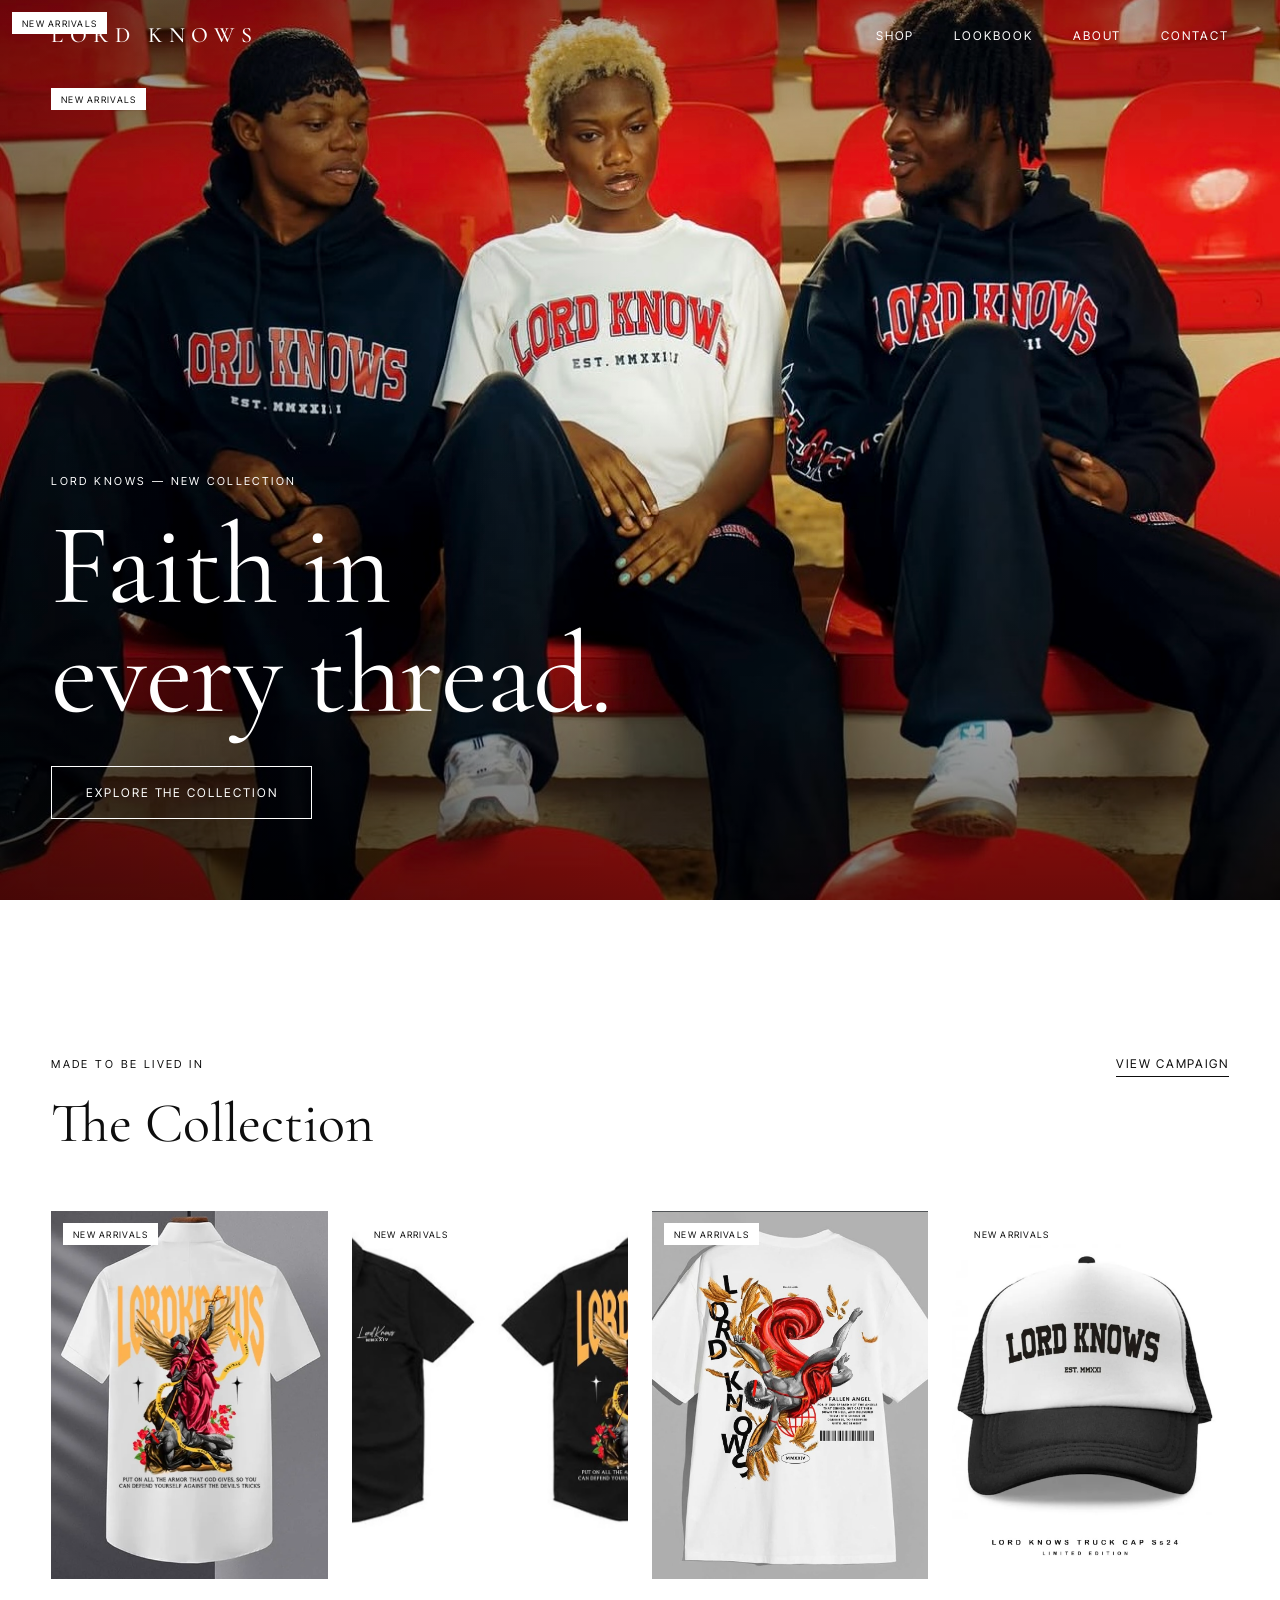
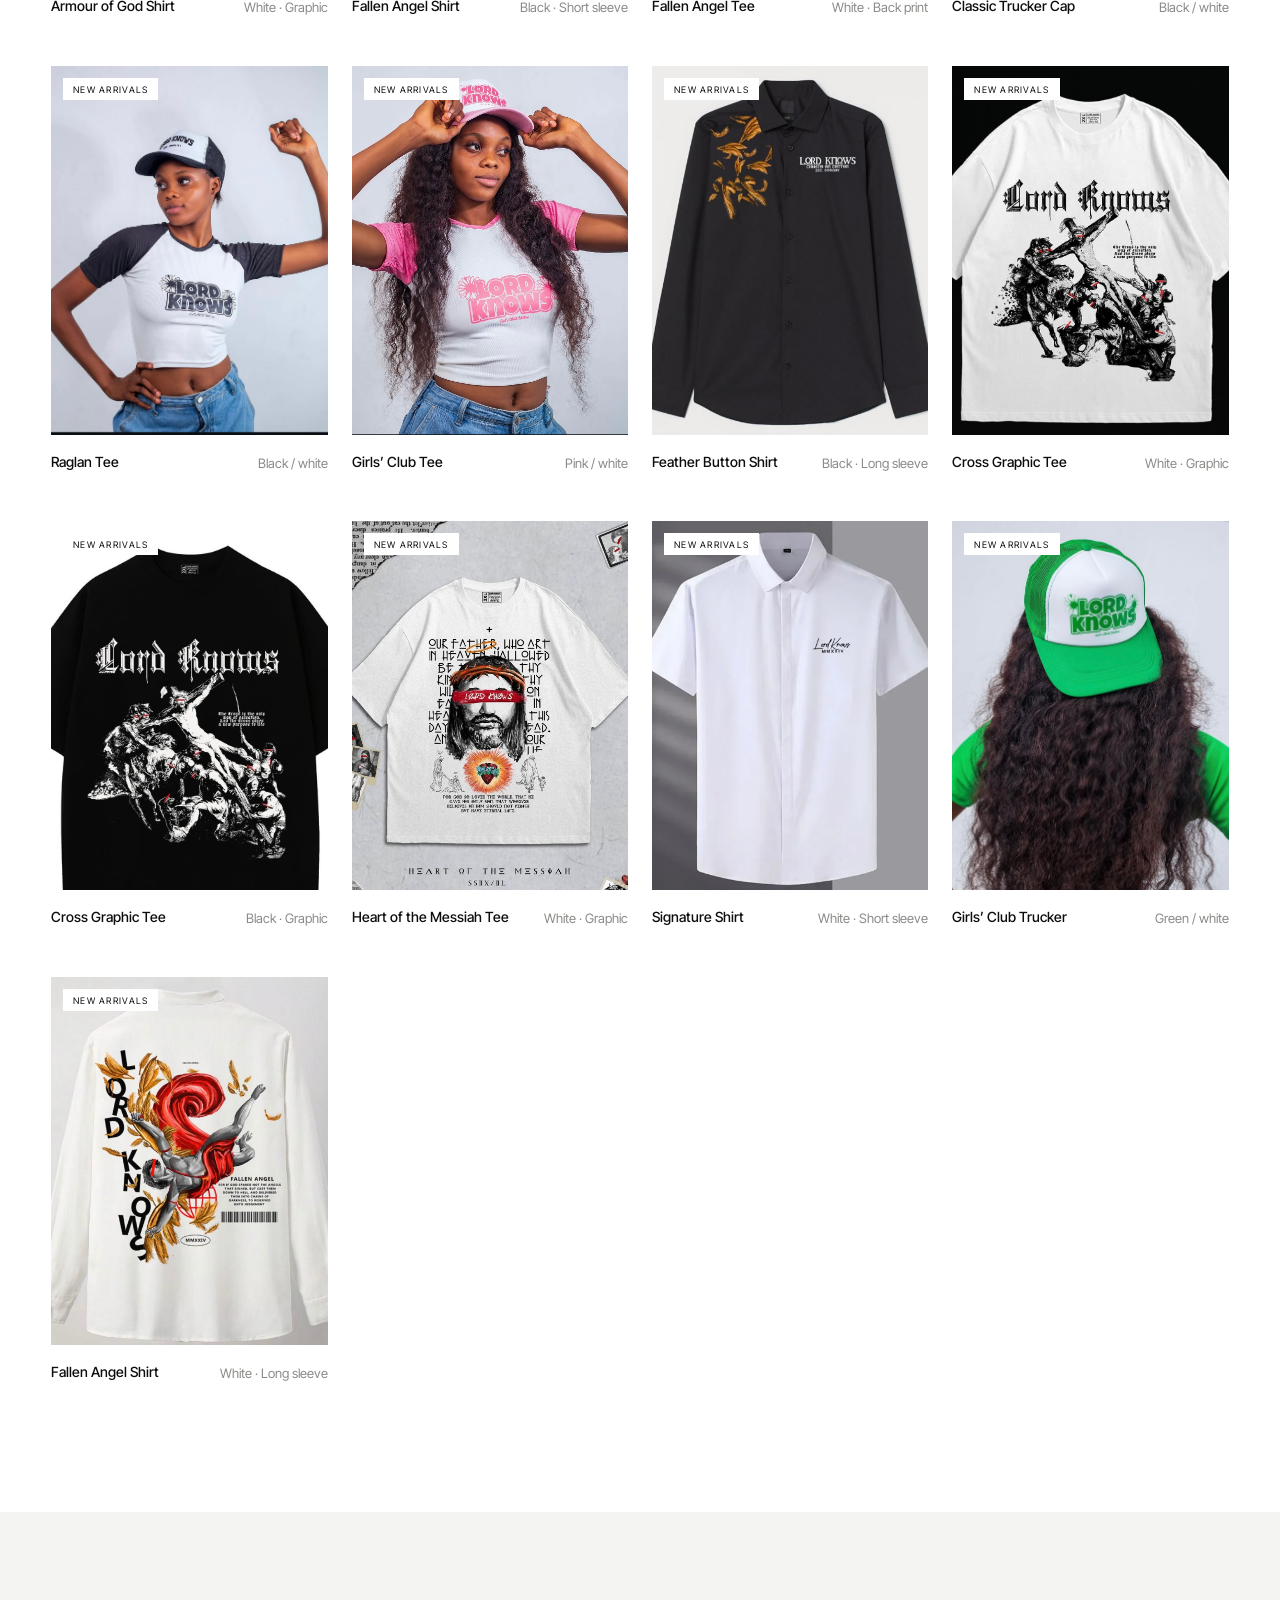
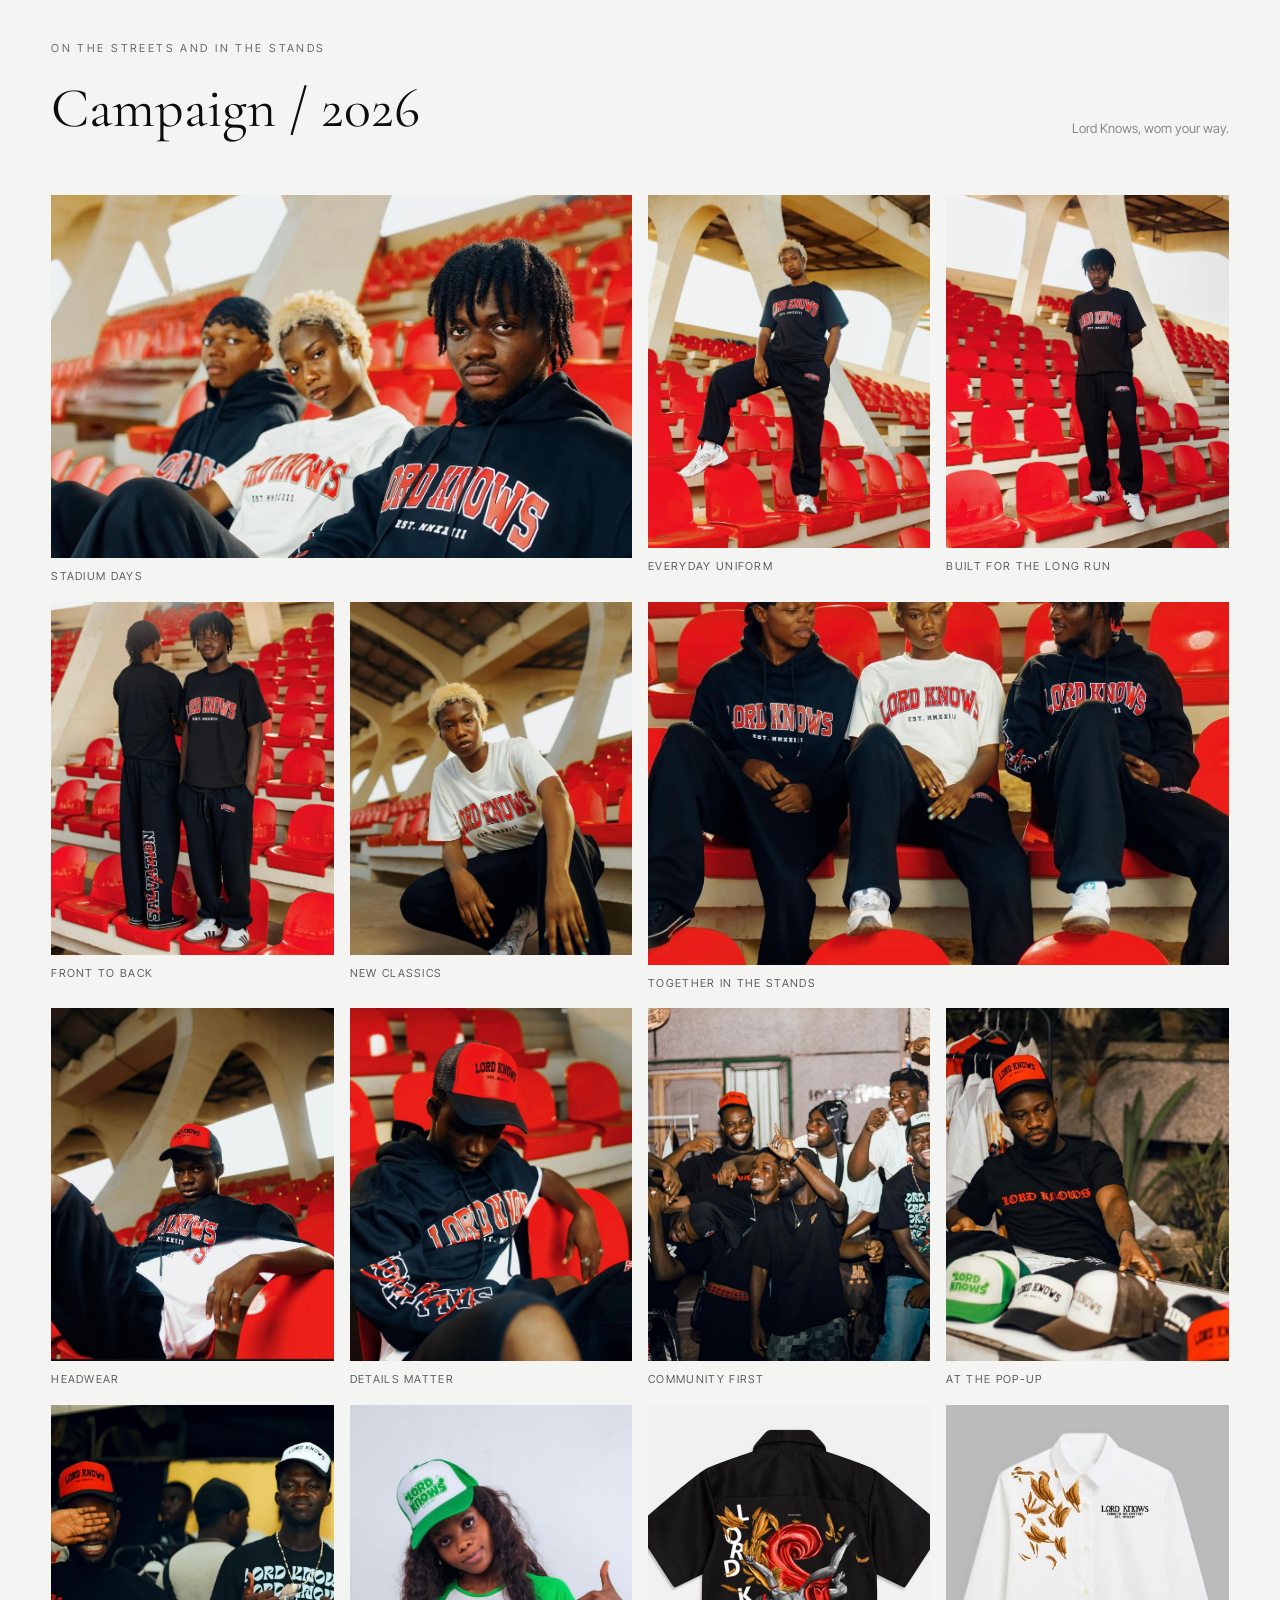
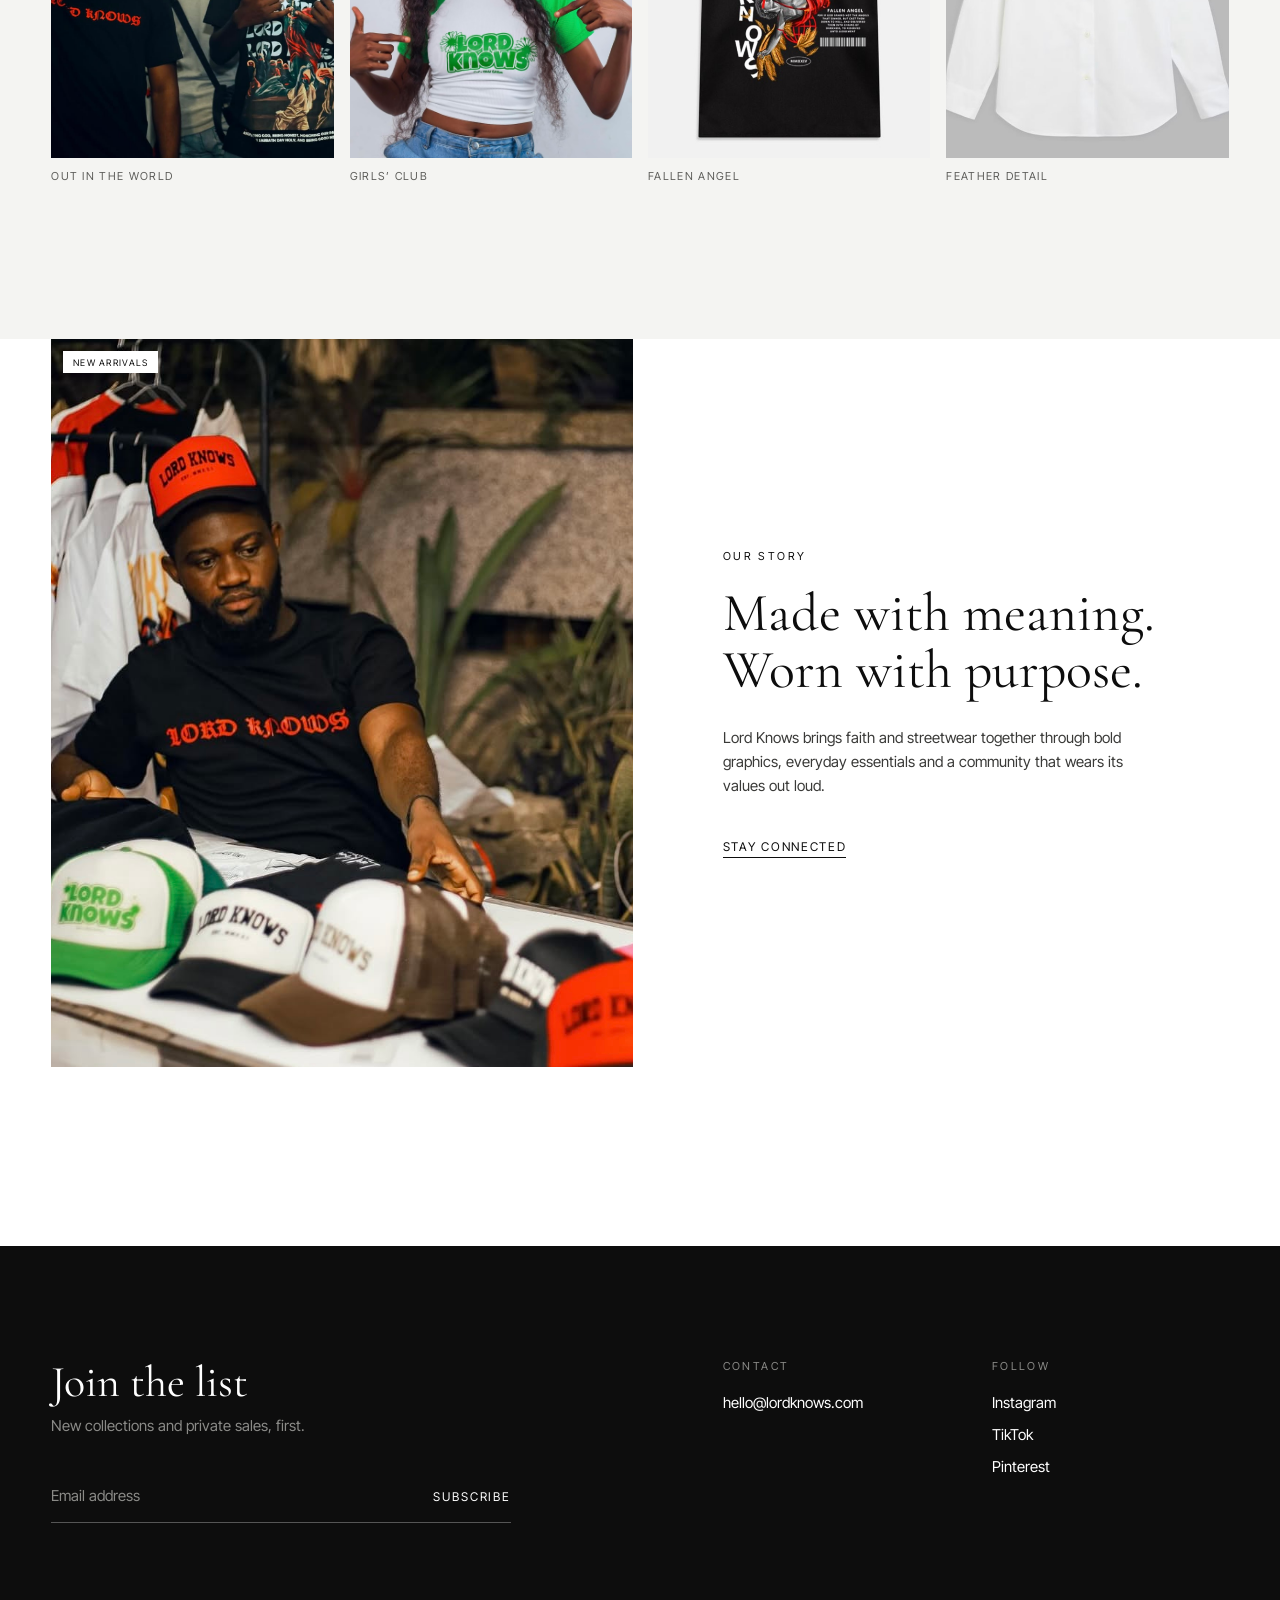
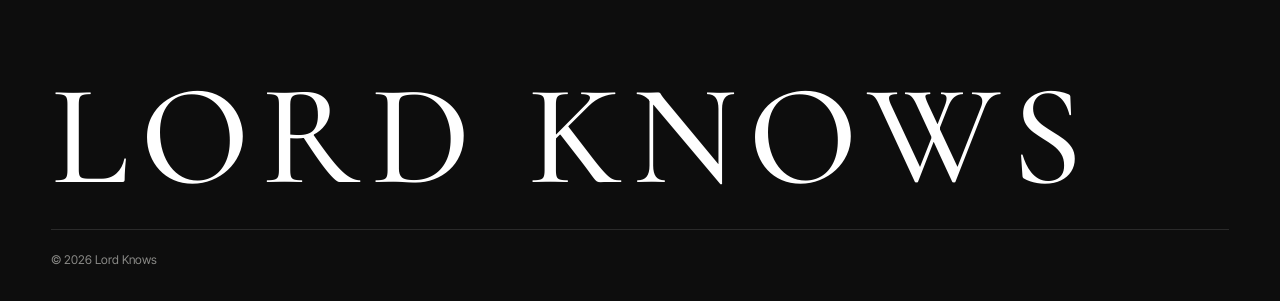
==== index.html @ 38aff0ef "Add Lord Knows collection and campaign images" ====
<!doctype html>
<html lang="en">
<head>
  <meta charset="utf-8">
  <meta name="viewport" content="width=device-width, initial-scale=1">
  <title>Lord Knows — Contemporary Clothing</title>
  <meta name="description" content="Lord Knows is a contemporary clothing label making considered pieces in small runs.">
  <link rel="preconnect" href="https://fonts.googleapis.com">
  <link rel="preconnect" href="https://fonts.gstatic.com" crossorigin>
  <link rel="preconnect" href="https://images.unsplash.com">
  <link href="https://fonts.googleapis.com/css2?family=Cormorant+Garamond:ital,wght@0,400;0,500;1,400&family=Inter+Tight:wght@400;500&display=swap" rel="stylesheet">
  <link rel="stylesheet" href="styles.css">
</head>
<body>

  <!-- Header -->
  <header class="site-header" id="top">
    <div class="header-inner">
      <a href="#top" class="wordmark" aria-label="Lord Knows, home">Lord Knows</a>
      <nav class="nav" aria-label="Main">
        <a href="#shop">Shop</a>
        <a href="#lookbook">Lookbook</a>
        <a href="#about">About</a>
        <a href="#contact">Contact</a>
      </nav>
      <button class="menu-toggle" aria-expanded="false" aria-controls="mobile-menu">Menu</button>
    </div>
  </header>

  <div class="mobile-menu" id="mobile-menu" hidden>
    <nav aria-label="Mobile">
      <a href="#shop">Shop</a>
      <a href="#lookbook">Lookbook</a>
      <a href="#about">About</a>
      <a href="#contact">Contact</a>
    </nav>
  </div>

  <main>

    <section class="hero">
      <img class="hero-img" src="assets/images/IMG_5032.jpeg" alt="Lord Knows models seated together in the stadium campaign">
      <span class="arrival-tag hero-arrival-tag">New Arrivals</span>
      <div class="hero-content">
        <p class="eyebrow">Lord Knows — New collection</p>
        <h1>Faith in<br>every thread.</h1>
        <a href="#shop" class="btn btn-light">Explore the collection</a>
      </div>
    </section>

    <section class="collection" id="shop">
      <div class="section-head">
        <div><p class="eyebrow">Made to be lived in</p><h2>The Collection</h2></div>
        <a href="#lookbook" class="link-underline">View campaign</a>
      </div>

      <ul class="product-grid">
        <li class="product">
          <a href="#lookbook" class="product-link">
            <div class="product-media">
              <img src="assets/images/IMG_5052.jpeg" alt="White shirt with the Fallen Angel artwork on the back" loading="lazy">
              <span class="arrival-tag">New Arrivals</span>
            </div>
            <div class="product-info"><h3>Armour of God Shirt</h3><span class="product-meta">White · Graphic</span></div>
          </a>
        </li>
        <li class="product">
          <a href="#lookbook" class="product-link">
            <div class="product-media">
              <img src="assets/images/IMG_5050.jpeg" alt="Black short sleeve button shirt shown front and back" loading="lazy">
              <span class="arrival-tag">New Arrivals</span>
            </div>
            <div class="product-info"><h3>Fallen Angel Shirt</h3><span class="product-meta">Black · Short sleeve</span></div>
          </a>
        </li>
        <li class="product">
          <a href="#lookbook" class="product-link">
            <div class="product-media">
              <img src="assets/images/IMG_5048.jpeg" alt="White Fallen Angel graphic t-shirt" loading="lazy">
              <span class="arrival-tag">New Arrivals</span>
            </div>
            <div class="product-info"><h3>Fallen Angel Tee</h3><span class="product-meta">White · Back print</span></div>
          </a>
        </li>
        <li class="product">
          <a href="#lookbook" class="product-link">
            <div class="product-media">
              <img src="assets/images/IMG_5049.jpeg" alt="Black and white Lord Knows trucker cap" loading="lazy">
              <span class="arrival-tag">New Arrivals</span>
            </div>
            <div class="product-info"><h3>Classic Trucker Cap</h3><span class="product-meta">Black / white</span></div>
          </a>
        </li>
        <li class="product">
          <a href="#lookbook" class="product-link"><div class="product-media"><img src="assets/images/IMG_5045.jpeg" alt="Model wearing a black and white Lord Knows raglan tee" loading="lazy"><span class="arrival-tag">New Arrivals</span></div><div class="product-info"><h3>Raglan Tee</h3><span class="product-meta">Black / white</span></div></a>
        </li>
        <li class="product">
          <a href="#lookbook" class="product-link"><div class="product-media"><img src="assets/images/IMG_5044.jpeg" alt="Model wearing the pink Lord Knows tee and cap" loading="lazy"><span class="arrival-tag">New Arrivals</span></div><div class="product-info"><h3>Girls’ Club Tee</h3><span class="product-meta">Pink / white</span></div></a>
        </li>
        <li class="product">
          <a href="#lookbook" class="product-link"><div class="product-media"><img src="assets/images/IMG_5042.jpeg" alt="Black long sleeve shirt with feather artwork" loading="lazy"><span class="arrival-tag">New Arrivals</span></div><div class="product-info"><h3>Feather Button Shirt</h3><span class="product-meta">Black · Long sleeve</span></div></a>
        </li>
        <li class="product">
          <a href="#lookbook" class="product-link"><div class="product-media"><img src="assets/images/IMG_5031.jpeg" alt="White Lord Knows graphic t-shirt" loading="lazy"><span class="arrival-tag">New Arrivals</span></div><div class="product-info"><h3>Cross Graphic Tee</h3><span class="product-meta">White · Graphic</span></div></a>
        </li>
        <li class="product">
          <a href="#lookbook" class="product-link"><div class="product-media"><img src="assets/images/IMG_5030.jpeg" alt="Black Lord Knows graphic t-shirt" loading="lazy"><span class="arrival-tag">New Arrivals</span></div><div class="product-info"><h3>Cross Graphic Tee</h3><span class="product-meta">Black · Graphic</span></div></a>
        </li>
        <li class="product">
          <a href="#lookbook" class="product-link"><div class="product-media"><img src="assets/images/IMG_5025.jpeg" alt="White Heart of the Messiah graphic t-shirt" loading="lazy"><span class="arrival-tag">New Arrivals</span></div><div class="product-info"><h3>Heart of the Messiah Tee</h3><span class="product-meta">White · Graphic</span></div></a>
        </li>
        <li class="product">
          <a href="#lookbook" class="product-link"><div class="product-media"><img src="assets/images/IMG_5051.jpeg" alt="White short sleeve shirt with Lord Knows chest embroidery" loading="lazy"><span class="arrival-tag">New Arrivals</span></div><div class="product-info"><h3>Signature Shirt</h3><span class="product-meta">White · Short sleeve</span></div></a>
        </li>
        <li class="product">
          <a href="#lookbook" class="product-link"><div class="product-media"><img src="assets/images/IMG_5047.jpeg" alt="Green Lord Knows trucker cap from the Girls’ Club collection" loading="lazy"><span class="arrival-tag">New Arrivals</span></div><div class="product-info"><h3>Girls’ Club Trucker</h3><span class="product-meta">Green / white</span></div></a>
        </li>
        <li class="product">
          <a href="#lookbook" class="product-link"><div class="product-media"><img src="assets/images/IMG_5041.jpeg" alt="White long sleeve shirt with Fallen Angel artwork on the back" loading="lazy"><span class="arrival-tag">New Arrivals</span></div><div class="product-info"><h3>Fallen Angel Shirt</h3><span class="product-meta">White · Long sleeve</span></div></a>
        </li>
      </ul>
    </section>

    <section class="lookbook" id="lookbook">
      <div class="section-head"><div><p class="eyebrow">On the streets and in the stands</p><h2>Campaign / 2026</h2></div><p class="lookbook-note">Lord Knows, worn your way.</p></div>
      <div class="lookbook-grid">
        <figure class="lookbook-item lookbook-item-wide"><img src="assets/images/IMG_5033.jpeg" alt="Three models wearing Lord Knows in the stadium" loading="lazy"><span class="arrival-tag">New Arrivals</span><figcaption>Stadium days</figcaption></figure>
        <figure class="lookbook-item"><img src="assets/images/IMG_5038.jpeg" alt="Model in a Lord Knows tracksuit among red stadium seats" loading="lazy"><span class="arrival-tag">New Arrivals</span><figcaption>Everyday uniform</figcaption></figure>
        <figure class="lookbook-item"><img src="assets/images/IMG_5036.jpeg" alt="Model in the black Lord Knows set" loading="lazy"><span class="arrival-tag">New Arrivals</span><figcaption>Built for the long run</figcaption></figure>
        <figure class="lookbook-item"><img src="assets/images/IMG_5037.jpeg" alt="Two models showing front and back of the Lord Knows set" loading="lazy"><span class="arrival-tag">New Arrivals</span><figcaption>Front to back</figcaption></figure>
        <figure class="lookbook-item"><img src="assets/images/IMG_5039.jpeg" alt="Model wearing the Lord Knows college tee" loading="lazy"><span class="arrival-tag">New Arrivals</span><figcaption>New classics</figcaption></figure>
        <figure class="lookbook-item lookbook-item-wide"><img src="assets/images/IMG_5032.jpeg" alt="Three friends wearing Lord Knows among the stadium seats" loading="lazy"><span class="arrival-tag">New Arrivals</span><figcaption>Together in the stands</figcaption></figure>
        <figure class="lookbook-item"><img src="assets/images/IMG_5035.jpeg" alt="Model wearing Lord Knows and a red trucker cap" loading="lazy"><span class="arrival-tag">New Arrivals</span><figcaption>Headwear</figcaption></figure>
        <figure class="lookbook-item"><img src="assets/images/IMG_5034.jpeg" alt="Detail of a red Lord Knows trucker cap" loading="lazy"><span class="arrival-tag">New Arrivals</span><figcaption>Details matter</figcaption></figure>
        <figure class="lookbook-item"><img src="assets/images/IMG_5029.jpeg" alt="Friends together at a Lord Knows clothing pop-up" loading="lazy"><span class="arrival-tag">New Arrivals</span><figcaption>Community first</figcaption></figure>
        <figure class="lookbook-item"><img src="assets/images/IMG_5027.jpeg" alt="Lord Knows apparel and caps displayed at a pop-up" loading="lazy"><span class="arrival-tag">New Arrivals</span><figcaption>At the pop-up</figcaption></figure>
        <figure class="lookbook-item"><img src="assets/images/IMG_5026.jpeg" alt="Friends wearing Lord Knows graphic tees at an event" loading="lazy"><span class="arrival-tag">New Arrivals</span><figcaption>Out in the world</figcaption></figure>
        <figure class="lookbook-item"><img src="assets/images/IMG_5046.jpeg" alt="Model wearing the green Girls’ Club set" loading="lazy"><span class="arrival-tag">New Arrivals</span><figcaption>Girls’ Club</figcaption></figure>
        <figure class="lookbook-item"><img src="assets/images/IMG_5043.jpeg" alt="Black Fallen Angel shirt shown from the back" loading="lazy"><span class="arrival-tag">New Arrivals</span><figcaption>Fallen Angel</figcaption></figure>
        <figure class="lookbook-item"><img src="assets/images/IMG_5040.jpeg" alt="White long sleeve shirt with feather detail and chest logo" loading="lazy"><span class="arrival-tag">New Arrivals</span><figcaption>Feather detail</figcaption></figure>
      </div>
    </section>

    <!-- Brand story -->
    <section class="story" id="about">
      <div class="story-media">
        <img src="assets/images/IMG_5027.jpeg" alt="Lord Knows caps and clothing presented at a collection pop-up" loading="lazy">
        <span class="arrival-tag">New Arrivals</span>
      </div>
      <div class="story-text">
        <p class="eyebrow">Our story</p>
        <h2>Made with meaning. Worn with purpose.</h2>
        <p>Lord Knows brings faith and streetwear together through bold graphics, everyday essentials and a community that wears its values out loud.</p>
        <a href="#contact" class="link-underline">Stay connected</a>
      </div>
    </section>

  </main>

  <!-- Footer -->
  <footer class="site-footer" id="contact">
    <div class="footer-top">
      <div class="signup">
        <h2>Join the list</h2>
        <p>New collections and private sales, first.</p>
        <form class="signup-form" novalidate>
          <label for="email" class="visually-hidden">Email address</label>
          <input type="email" id="email" name="email" placeholder="Email address" autocomplete="email" required>
          <button type="submit">Subscribe</button>
        </form>
        <p class="form-note" role="status" aria-live="polite"></p>
      </div>

      <div class="footer-cols">
        <div>
          <h3>Contact</h3>
          <a href="mailto:hello@lordknows.com">hello@lordknows.com</a>
        </div>
        <div>
          <h3>Follow</h3>
          <a href="#" target="_blank" rel="noopener">Instagram</a>
          <a href="#" target="_blank" rel="noopener">TikTok</a>
          <a href="#" target="_blank" rel="noopener">Pinterest</a>
        </div>
      </div>
    </div>

    <div class="footer-bottom">
      <p class="footer-wordmark" aria-hidden="true">Lord Knows</p>
      <p class="copyright">© <span id="year">2026</span> Lord Knows</p>
    </div>
  </footer>

  <script src="script.js"></script>
</body>
</html>
---- styles.css ----
:root {
  --black: #0d0d0d;
  --white: #ffffff;
  --grey-100: #f4f4f2;
  --grey-300: #d9d9d6;
  --grey-500: #8a8a87;
  --serif: "Cormorant Garamond", "Times New Roman", serif;
  --sans: "Inter Tight", "Helvetica Neue", Arial, sans-serif;
  --gutter: clamp(16px, 4vw, 56px);
  --ease: cubic-bezier(0.22, 0.61, 0.36, 1);
  --header-h: 72px;
}

*,
*::before,
*::after { box-sizing: border-box; }

html { scroll-behavior: smooth; }

body {
  margin: 0;
  background: var(--white);
  color: var(--black);
  font-family: var(--sans);
  font-size: 15px;
  line-height: 1.6;
  -webkit-font-smoothing: antialiased;
}

img { display: block; max-width: 100%; }
a { color: inherit; text-decoration: none; }
h1, h2, h3 { margin: 0; font-weight: 400; }
ul { list-style: none; margin: 0; padding: 0; }

:focus-visible { outline: 1px solid currentColor; outline-offset: 4px; }

.visually-hidden {
  position: absolute; width: 1px; height: 1px;
  overflow: hidden; clip: rect(0 0 0 0); white-space: nowrap;
}

.eyebrow {
  margin: 0 0 20px;
  font-size: 11px;
  letter-spacing: 0.22em;
  text-transform: uppercase;
}

.link-underline {
  position: relative;
  font-size: 12px;
  letter-spacing: 0.14em;
  text-transform: uppercase;
  padding-bottom: 4px;
}
.link-underline::after {
  content: "";
  position: absolute; left: 0; right: 0; bottom: 0;
  height: 1px; background: currentColor;
  transform-origin: right;
  transition: transform 0.5s var(--ease);
}
.link-underline:hover::after { transform: scaleX(0); }

.btn {
  display: inline-block;
  padding: 16px 34px;
  font-size: 12px;
  letter-spacing: 0.16em;
  text-transform: uppercase;
  border: 1px solid currentColor;
  transition: background-color 0.4s var(--ease), color 0.4s var(--ease);
}
.btn-light { color: var(--white); }
.btn-light:hover { background: var(--white); color: var(--black); }

/* Header */
.site-header {
  position: fixed; inset: 0 0 auto 0;
  z-index: 20;
  color: var(--white);
  transition: background-color 0.4s var(--ease), color 0.4s var(--ease), border-color 0.4s var(--ease);
  border-bottom: 1px solid transparent;
}
.site-header.is-solid,
.menu-open .site-header {
  background: var(--white);
  color: var(--black);
  border-bottom-color: var(--grey-300);
}
.header-inner {
  height: var(--header-h);
  padding: 0 var(--gutter);
  display: flex; align-items: center; justify-content: space-between;
}
.wordmark {
  font-family: var(--serif);
  font-size: 22px;
  font-weight: 500;
  letter-spacing: 0.3em;
  text-transform: uppercase;
  white-space: nowrap;
}
.nav { display: flex; gap: 40px; }
.nav a,
.menu-toggle {
  font-size: 12px;
  letter-spacing: 0.16em;
  text-transform: uppercase;
}
.nav a { position: relative; padding: 4px 0; }
.nav a::after {
  content: "";
  position: absolute; left: 0; right: 0; bottom: 0;
  height: 1px; background: currentColor;
  transform: scaleX(0); transform-origin: left;
  transition: transform 0.4s var(--ease);
}
.nav a:hover::after { transform: scaleX(1); }

.menu-toggle {
  display: none;
  background: none; border: 0; padding: 8px 0;
  color: inherit; font-family: inherit; cursor: pointer;
}

.mobile-menu {
  position: fixed; inset: var(--header-h) 0 0 0;
  z-index: 19;
  background: var(--white);
  padding: 40px var(--gutter);
}
.mobile-menu nav { display: flex; flex-direction: column; gap: 12px; }
.mobile-menu a {
  font-family: var(--serif);
  font-size: 44px;
  line-height: 1.2;
}

/* Hero */
.hero {
  position: relative;
  height: 100vh; height: 100svh;
  min-height: 560px;
  overflow: hidden;
  background: var(--black);
  color: var(--white);
}
.hero-img {
  width: 100%; height: 100%;
  object-fit: cover;
  object-position: 50% 42%;
  filter: contrast(1.03);
}
.hero::after {
  content: "";
  position: absolute; inset: 0;
  background: linear-gradient(to top, rgba(0, 0, 0, 0.55) 0%, rgba(0, 0, 0, 0) 55%),
              linear-gradient(to right, rgba(0, 0, 0, 0.35) 0%, rgba(0, 0, 0, 0) 50%),
              linear-gradient(to bottom, rgba(0, 0, 0, 0.3) 0%, rgba(0, 0, 0, 0) 20%);
}
.hero-content {
  position: absolute; z-index: 1;
  left: var(--gutter); right: var(--gutter); bottom: clamp(48px, 9vh, 96px);
}
.hero h1 {
  font-family: var(--serif);
  font-size: clamp(52px, 9vw, 128px);
  line-height: 0.95;
  letter-spacing: -0.01em;
  margin-bottom: 36px;
}

/* Collection */
.collection {
  padding: clamp(80px, 12vw, 160px) var(--gutter) clamp(64px, 10vw, 140px);
}
.section-head {
  display: flex; align-items: baseline; justify-content: space-between;
  margin-bottom: clamp(32px, 5vw, 56px);
}
.section-head h2 {
  font-family: var(--serif);
  font-size: clamp(34px, 4.5vw, 56px);
  line-height: 1.1;
}
.product-grid {
  display: grid;
  grid-template-columns: repeat(4, 1fr);
  gap: 48px 24px;
}
.product-media {
  position: relative;
  aspect-ratio: 3 / 4;
  overflow: hidden;
  background: var(--grey-100);
}
.product-media img {
  width: 100%; height: 100%;
  object-fit: cover;
  transition: transform 1.2s var(--ease);
}
.product-link:hover .product-media img { transform: scale(1.04); }
.product-info {
  display: flex; justify-content: space-between; gap: 12px;
  margin-top: 16px;
  font-size: 14px;
}
.product-info h3 { font-size: inherit; font-weight: 500; }
.product-info h3 {
  background: linear-gradient(currentColor, currentColor) 0 100% / 0 1px no-repeat;
  transition: background-size 0.5s var(--ease);
}
.product-link:hover h3 { background-size: 100% 1px; }
.price { margin: 0; }
.product-meta { margin: 2px 0 0; font-size: 13px; color: var(--grey-500); }
.arrival-tag {
  position: absolute;
  top: 12px;
  left: 12px;
  z-index: 1;
  display: inline-block;
  padding: 7px 10px 6px;
  background: var(--white);
  color: var(--black);
  font-size: 9px;
  line-height: 1;
  letter-spacing: 0.14em;
  text-transform: uppercase;
}
.hero-arrival-tag { top: calc(var(--header-h) + 16px); left: var(--gutter); }

/* Campaign lookbook */
.lookbook {
  padding: clamp(72px, 10vw, 136px) var(--gutter) clamp(88px, 12vw, 160px);
  background: var(--grey-100);
}
.lookbook .section-head { align-items: end; }
.lookbook .eyebrow { color: #686865; }
.lookbook-note { margin: 0; color: var(--grey-500); font-size: 13px; }
.lookbook-grid {
  display: grid;
  grid-template-columns: repeat(4, minmax(0, 1fr));
  gap: 16px;
}
.lookbook-item { margin: 0; min-width: 0; }
.lookbook-item-wide { grid-column: span 2; }
.lookbook-item img {
  width: 100%;
  aspect-ratio: 4 / 5;
  object-fit: cover;
  background: var(--grey-300);
}
.lookbook-item-wide img { aspect-ratio: 8 / 5; }
.lookbook-item figcaption {
  padding-top: 10px;
  color: #5e5e5b;
  font-size: 11px;
  letter-spacing: 0.12em;
  text-transform: uppercase;
}

/* Story */
.story {
  display: grid;
  grid-template-columns: 1.15fr 1fr;
  align-items: center;
  gap: clamp(40px, 7vw, 120px);
  padding: 0 var(--gutter) clamp(96px, 14vw, 180px);
}
.story-media { position: relative; aspect-ratio: 4 / 5; overflow: hidden; }
.story-media img {
  width: 100%; height: 100%;
  object-fit: cover;
  filter: none;
}
.story-text { max-width: 440px; }
.story-text h2 {
  font-family: var(--serif);
  font-size: clamp(36px, 4.2vw, 58px);
  line-height: 1.05;
  margin-bottom: 28px;
}
.story-text p:not(.eyebrow) {
  margin: 0 0 36px;
  color: #3a3a38;
}

/* Footer */
.site-footer {
  background: var(--black);
  color: var(--white);
  padding: clamp(64px, 9vw, 112px) var(--gutter) 32px;
}
.footer-top {
  display: grid;
  grid-template-columns: 1.2fr 1fr;
  gap: 64px;
}
.signup h2 {
  font-family: var(--serif);
  font-size: clamp(32px, 3.5vw, 44px);
  line-height: 1.1;
  margin-bottom: 8px;
}
.signup > p { margin: 0; color: var(--grey-500); }
.signup-form {
  display: flex;
  max-width: 460px;
  margin-top: 32px;
  border-bottom: 1px solid #555;
  transition: border-color 0.3s var(--ease);
}
.signup-form:focus-within { border-color: var(--white); }
.signup-form input {
  flex: 1; min-width: 0;
  background: none; border: 0; outline: none;
  padding: 14px 0;
  color: var(--white);
  font: inherit;
}
.signup-form input::placeholder { color: var(--grey-500); }
.signup-form button {
  background: none; border: 0;
  padding: 14px 0 14px 16px;
  color: var(--white);
  font-family: inherit;
  font-size: 12px;
  letter-spacing: 0.16em;
  text-transform: uppercase;
  cursor: pointer;
  transition: opacity 0.3s var(--ease);
}
.signup-form button:hover { opacity: 0.6; }
.form-note { min-height: 1.6em; margin: 12px 0 0; font-size: 13px; color: var(--grey-300); }

.footer-cols {
  display: grid;
  grid-template-columns: repeat(2, 1fr);
  gap: 32px;
}
.footer-cols h3 {
  font-size: 11px;
  letter-spacing: 0.22em;
  text-transform: uppercase;
  color: var(--grey-500);
  margin-bottom: 16px;
}
.footer-cols a {
  display: block;
  width: fit-content;
  margin-bottom: 8px;
  transition: opacity 0.3s var(--ease);
}
.footer-cols a:hover { opacity: 0.6; }

.footer-bottom { margin-top: clamp(72px, 10vw, 128px); }
.footer-wordmark {
  margin: 0;
  font-family: var(--serif);
  font-weight: 500;
  font-size: clamp(40px, 11.2vw, 190px);
  line-height: 0.9;
  letter-spacing: 0.08em;
  text-transform: uppercase;
  white-space: nowrap;
}
.copyright {
  margin: 28px 0 0;
  padding-top: 20px;
  border-top: 1px solid #2a2a2a;
  font-size: 12px;
  color: var(--grey-500);
}

/* Responsive */
@media (max-width: 1024px) {
  .product-grid { grid-template-columns: repeat(2, 1fr); }
  .lookbook-grid { grid-template-columns: repeat(3, minmax(0, 1fr)); }
}

@media (max-width: 768px) {
  :root { --header-h: 60px; }
  .nav { display: none; }
  .menu-toggle { display: block; }
  .wordmark { font-size: 18px; letter-spacing: 0.24em; }

  .product-grid { gap: 36px 12px; }
  .product-info { flex-direction: column; gap: 0; margin-top: 12px; font-size: 13px; }
  .product-meta { font-size: 12px; }
  .lookbook-grid { grid-template-columns: repeat(2, minmax(0, 1fr)); gap: 12px; }
  .lookbook-note { display: none; }

  .story { grid-template-columns: 1fr; }
  .story-text { max-width: none; }

  .footer-top { grid-template-columns: 1fr; gap: 56px; }
}

@media (prefers-reduced-motion: reduce) {
  html { scroll-behavior: auto; }
  *, *::before, *::after { transition-duration: 0.01ms !important; }
}
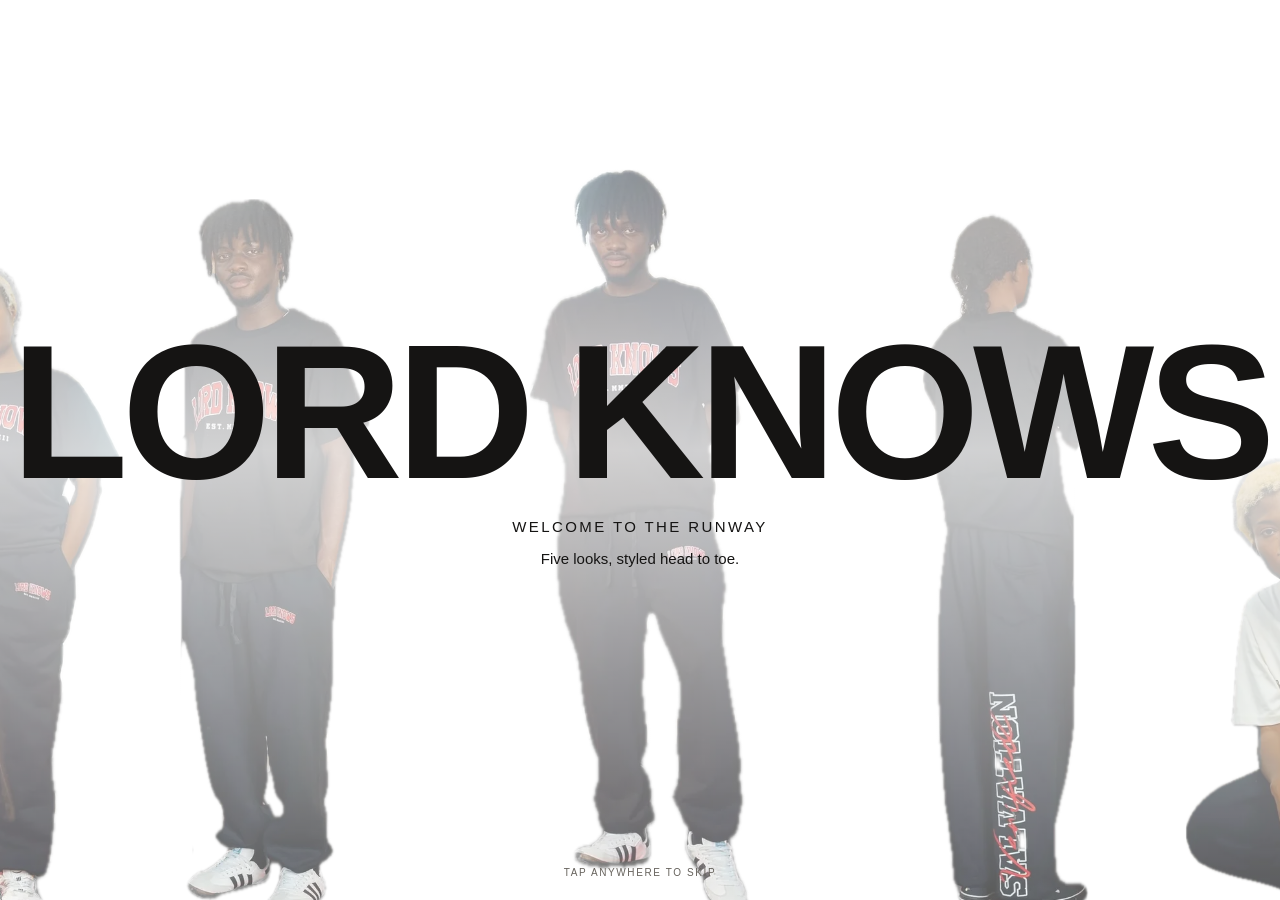
==== commit e1964a94: "Lord Knows runway site with welcome intro Single-page runway (Try the Look) styled to the prompt, wi" ====
--- a/index.html
+++ b/index.html
@@ -1,196 +1,90 @@
-<!doctype html>
+<!DOCTYPE html>
 <html lang="en">
 <head>
   <meta charset="utf-8">
-  <meta name="viewport" content="width=device-width, initial-scale=1">
-  <title>Lord Knows — Contemporary Clothing</title>
-  <meta name="description" content="Lord Knows is a contemporary clothing label making considered pieces in small runs.">
-  <link rel="preconnect" href="https://fonts.googleapis.com">
-  <link rel="preconnect" href="https://fonts.gstatic.com" crossorigin>
-  <link rel="preconnect" href="https://images.unsplash.com">
-  <link href="https://fonts.googleapis.com/css2?family=Cormorant+Garamond:ital,wght@0,400;0,500;1,400&family=Inter+Tight:wght@400;500&display=swap" rel="stylesheet">
-  <link rel="stylesheet" href="styles.css">
+  <meta name="viewport" content="width=device-width,initial-scale=1">
+  <meta name="theme-color" content="#ffffff">
+  <title>Try the Look — Runway</title>
+  <meta name="description" content="Five looks, styled head to toe. Explore the runway, isolate a look, and tap a pin to see the piece.">
+  <link rel="preload" as="image" href="assets/images/runway/look-1-640.webp" fetchpriority="high">
+  <link rel="stylesheet" href="runway.css">
+  <link rel="stylesheet" href="intro.css">
+  <script>document.documentElement.classList.add('js','intro-open');</script>
 </head>
 <body>
 
-  <!-- Header -->
-  <header class="site-header" id="top">
-    <div class="header-inner">
-      <a href="#top" class="wordmark" aria-label="Lord Knows, home">Lord Knows</a>
-      <nav class="nav" aria-label="Main">
-        <a href="#shop">Shop</a>
-        <a href="#lookbook">Lookbook</a>
-        <a href="#about">About</a>
-        <a href="#contact">Contact</a>
-      </nav>
-      <button class="menu-toggle" aria-expanded="false" aria-controls="mobile-menu">Menu</button>
-    </div>
-  </header>
-
-  <div class="mobile-menu" id="mobile-menu" hidden>
-    <nav aria-label="Mobile">
-      <a href="#shop">Shop</a>
-      <a href="#lookbook">Lookbook</a>
-      <a href="#about">About</a>
-      <a href="#contact">Contact</a>
-    </nav>
-  </div>
-
-  <main>
-
-    <section class="hero">
-      <img class="hero-img" src="assets/images/IMG_5032.jpeg" alt="Lord Knows models seated together in the stadium campaign">
-      <span class="arrival-tag hero-arrival-tag">New Arrivals</span>
-      <div class="hero-content">
-        <p class="eyebrow">Lord Knows — New collection</p>
-        <h1>Faith in<br>every thread.</h1>
-        <a href="#shop" class="btn btn-light">Explore the collection</a>
+  <!-- Welcome intro -->
+  <div class="intro" aria-label="Welcome to Lord Knows">
+    <div class="intro-stage">
+      <div class="intro-models" aria-hidden="true">
+        <img src="assets/images/runway/look-2-640.webp" alt="">
+        <img src="assets/images/runway/look-4-640.webp" alt="">
+        <img src="assets/images/runway/look-1-640.webp" alt="">
+        <img src="assets/images/runway/look-3-640.webp" alt="">
+        <img src="assets/images/runway/look-5-640.webp" alt="">
       </div>
-    </section>
-
-    <section class="collection" id="shop">
-      <div class="section-head">
-        <div><p class="eyebrow">Made to be lived in</p><h2>The Collection</h2></div>
-        <a href="#lookbook" class="link-underline">View campaign</a>
-      </div>
-
-      <ul class="product-grid">
-        <li class="product">
-          <a href="#lookbook" class="product-link">
-            <div class="product-media">
-              <img src="assets/images/IMG_5052.jpeg" alt="White shirt with the Fallen Angel artwork on the back" loading="lazy">
-              <span class="arrival-tag">New Arrivals</span>
-            </div>
-            <div class="product-info"><h3>Armour of God Shirt</h3><span class="product-meta">White · Graphic</span></div>
-          </a>
-        </li>
-        <li class="product">
-          <a href="#lookbook" class="product-link">
-            <div class="product-media">
-              <img src="assets/images/IMG_5050.jpeg" alt="Black short sleeve button shirt shown front and back" loading="lazy">
-              <span class="arrival-tag">New Arrivals</span>
-            </div>
-            <div class="product-info"><h3>Fallen Angel Shirt</h3><span class="product-meta">Black · Short sleeve</span></div>
-          </a>
-        </li>
-        <li class="product">
-          <a href="#lookbook" class="product-link">
-            <div class="product-media">
-              <img src="assets/images/IMG_5048.jpeg" alt="White Fallen Angel graphic t-shirt" loading="lazy">
-              <span class="arrival-tag">New Arrivals</span>
-            </div>
-            <div class="product-info"><h3>Fallen Angel Tee</h3><span class="product-meta">White · Back print</span></div>
-          </a>
-        </li>
-        <li class="product">
-          <a href="#lookbook" class="product-link">
-            <div class="product-media">
-              <img src="assets/images/IMG_5049.jpeg" alt="Black and white Lord Knows trucker cap" loading="lazy">
-              <span class="arrival-tag">New Arrivals</span>
-            </div>
-            <div class="product-info"><h3>Classic Trucker Cap</h3><span class="product-meta">Black / white</span></div>
-          </a>
-        </li>
-        <li class="product">
-          <a href="#lookbook" class="product-link"><div class="product-media"><img src="assets/images/IMG_5045.jpeg" alt="Model wearing a black and white Lord Knows raglan tee" loading="lazy"><span class="arrival-tag">New Arrivals</span></div><div class="product-info"><h3>Raglan Tee</h3><span class="product-meta">Black / white</span></div></a>
-        </li>
-        <li class="product">
-          <a href="#lookbook" class="product-link"><div class="product-media"><img src="assets/images/IMG_5044.jpeg" alt="Model wearing the pink Lord Knows tee and cap" loading="lazy"><span class="arrival-tag">New Arrivals</span></div><div class="product-info"><h3>Girls’ Club Tee</h3><span class="product-meta">Pink / white</span></div></a>
-        </li>
-        <li class="product">
-          <a href="#lookbook" class="product-link"><div class="product-media"><img src="assets/images/IMG_5042.jpeg" alt="Black long sleeve shirt with feather artwork" loading="lazy"><span class="arrival-tag">New Arrivals</span></div><div class="product-info"><h3>Feather Button Shirt</h3><span class="product-meta">Black · Long sleeve</span></div></a>
-        </li>
-        <li class="product">
-          <a href="#lookbook" class="product-link"><div class="product-media"><img src="assets/images/IMG_5031.jpeg" alt="White Lord Knows graphic t-shirt" loading="lazy"><span class="arrival-tag">New Arrivals</span></div><div class="product-info"><h3>Cross Graphic Tee</h3><span class="product-meta">White · Graphic</span></div></a>
-        </li>
-        <li class="product">
-          <a href="#lookbook" class="product-link"><div class="product-media"><img src="assets/images/IMG_5030.jpeg" alt="Black Lord Knows graphic t-shirt" loading="lazy"><span class="arrival-tag">New Arrivals</span></div><div class="product-info"><h3>Cross Graphic Tee</h3><span class="product-meta">Black · Graphic</span></div></a>
-        </li>
-        <li class="product">
-          <a href="#lookbook" class="product-link"><div class="product-media"><img src="assets/images/IMG_5025.jpeg" alt="White Heart of the Messiah graphic t-shirt" loading="lazy"><span class="arrival-tag">New Arrivals</span></div><div class="product-info"><h3>Heart of the Messiah Tee</h3><span class="product-meta">White · Graphic</span></div></a>
-        </li>
-        <li class="product">
-          <a href="#lookbook" class="product-link"><div class="product-media"><img src="assets/images/IMG_5051.jpeg" alt="White short sleeve shirt with Lord Knows chest embroidery" loading="lazy"><span class="arrival-tag">New Arrivals</span></div><div class="product-info"><h3>Signature Shirt</h3><span class="product-meta">White · Short sleeve</span></div></a>
-        </li>
-        <li class="product">
-          <a href="#lookbook" class="product-link"><div class="product-media"><img src="assets/images/IMG_5047.jpeg" alt="Green Lord Knows trucker cap from the Girls’ Club collection" loading="lazy"><span class="arrival-tag">New Arrivals</span></div><div class="product-info"><h3>Girls’ Club Trucker</h3><span class="product-meta">Green / white</span></div></a>
-        </li>
-        <li class="product">
-          <a href="#lookbook" class="product-link"><div class="product-media"><img src="assets/images/IMG_5041.jpeg" alt="White long sleeve shirt with Fallen Angel artwork on the back" loading="lazy"><span class="arrival-tag">New Arrivals</span></div><div class="product-info"><h3>Fallen Angel Shirt</h3><span class="product-meta">White · Long sleeve</span></div></a>
-        </li>
-      </ul>
-    </section>
-
-    <section class="lookbook" id="lookbook">
-      <div class="section-head"><div><p class="eyebrow">On the streets and in the stands</p><h2>Campaign / 2026</h2></div><p class="lookbook-note">Lord Knows, worn your way.</p></div>
-      <div class="lookbook-grid">
-        <figure class="lookbook-item lookbook-item-wide"><img src="assets/images/IMG_5033.jpeg" alt="Three models wearing Lord Knows in the stadium" loading="lazy"><span class="arrival-tag">New Arrivals</span><figcaption>Stadium days</figcaption></figure>
-        <figure class="lookbook-item"><img src="assets/images/IMG_5038.jpeg" alt="Model in a Lord Knows tracksuit among red stadium seats" loading="lazy"><span class="arrival-tag">New Arrivals</span><figcaption>Everyday uniform</figcaption></figure>
-        <figure class="lookbook-item"><img src="assets/images/IMG_5036.jpeg" alt="Model in the black Lord Knows set" loading="lazy"><span class="arrival-tag">New Arrivals</span><figcaption>Built for the long run</figcaption></figure>
-        <figure class="lookbook-item"><img src="assets/images/IMG_5037.jpeg" alt="Two models showing front and back of the Lord Knows set" loading="lazy"><span class="arrival-tag">New Arrivals</span><figcaption>Front to back</figcaption></figure>
-        <figure class="lookbook-item"><img src="assets/images/IMG_5039.jpeg" alt="Model wearing the Lord Knows college tee" loading="lazy"><span class="arrival-tag">New Arrivals</span><figcaption>New classics</figcaption></figure>
-        <figure class="lookbook-item lookbook-item-wide"><img src="assets/images/IMG_5032.jpeg" alt="Three friends wearing Lord Knows among the stadium seats" loading="lazy"><span class="arrival-tag">New Arrivals</span><figcaption>Together in the stands</figcaption></figure>
-        <figure class="lookbook-item"><img src="assets/images/IMG_5035.jpeg" alt="Model wearing Lord Knows and a red trucker cap" loading="lazy"><span class="arrival-tag">New Arrivals</span><figcaption>Headwear</figcaption></figure>
-        <figure class="lookbook-item"><img src="assets/images/IMG_5034.jpeg" alt="Detail of a red Lord Knows trucker cap" loading="lazy"><span class="arrival-tag">New Arrivals</span><figcaption>Details matter</figcaption></figure>
-        <figure class="lookbook-item"><img src="assets/images/IMG_5029.jpeg" alt="Friends together at a Lord Knows clothing pop-up" loading="lazy"><span class="arrival-tag">New Arrivals</span><figcaption>Community first</figcaption></figure>
-        <figure class="lookbook-item"><img src="assets/images/IMG_5027.jpeg" alt="Lord Knows apparel and caps displayed at a pop-up" loading="lazy"><span class="arrival-tag">New Arrivals</span><figcaption>At the pop-up</figcaption></figure>
-        <figure class="lookbook-item"><img src="assets/images/IMG_5026.jpeg" alt="Friends wearing Lord Knows graphic tees at an event" loading="lazy"><span class="arrival-tag">New Arrivals</span><figcaption>Out in the world</figcaption></figure>
-        <figure class="lookbook-item"><img src="assets/images/IMG_5046.jpeg" alt="Model wearing the green Girls’ Club set" loading="lazy"><span class="arrival-tag">New Arrivals</span><figcaption>Girls’ Club</figcaption></figure>
-        <figure class="lookbook-item"><img src="assets/images/IMG_5043.jpeg" alt="Black Fallen Angel shirt shown from the back" loading="lazy"><span class="arrival-tag">New Arrivals</span><figcaption>Fallen Angel</figcaption></figure>
-        <figure class="lookbook-item"><img src="assets/images/IMG_5040.jpeg" alt="White long sleeve shirt with feather detail and chest logo" loading="lazy"><span class="arrival-tag">New Arrivals</span><figcaption>Feather detail</figcaption></figure>
-      </div>
-    </section>
-
-    <!-- Brand story -->
-    <section class="story" id="about">
-      <div class="story-media">
-        <img src="assets/images/IMG_5027.jpeg" alt="Lord Knows caps and clothing presented at a collection pop-up" loading="lazy">
-        <span class="arrival-tag">New Arrivals</span>
-      </div>
-      <div class="story-text">
-        <p class="eyebrow">Our story</p>
-        <h2>Made with meaning. Worn with purpose.</h2>
-        <p>Lord Knows brings faith and streetwear together through bold graphics, everyday essentials and a community that wears its values out loud.</p>
-        <a href="#contact" class="link-underline">Stay connected</a>
-      </div>
-    </section>
-
-  </main>
-
-  <!-- Footer -->
-  <footer class="site-footer" id="contact">
-    <div class="footer-top">
-      <div class="signup">
-        <h2>Join the list</h2>
-        <p>New collections and private sales, first.</p>
-        <form class="signup-form" novalidate>
-          <label for="email" class="visually-hidden">Email address</label>
-          <input type="email" id="email" name="email" placeholder="Email address" autocomplete="email" required>
-          <button type="submit">Subscribe</button>
-        </form>
-        <p class="form-note" role="status" aria-live="polite"></p>
-      </div>
-
-      <div class="footer-cols">
-        <div>
-          <h3>Contact</h3>
-          <a href="mailto:hello@lordknows.com">hello@lordknows.com</a>
-        </div>
-        <div>
-          <h3>Follow</h3>
-          <a href="#" target="_blank" rel="noopener">Instagram</a>
-          <a href="#" target="_blank" rel="noopener">TikTok</a>
-          <a href="#" target="_blank" rel="noopener">Pinterest</a>
+      <div class="intro-scrim"></div>
+      <div class="intro-center">
+        <p class="intro-word" aria-label="Lord Knows"></p>
+        <div class="intro-welcome">
+          <p class="intro-kicker">Welcome to the runway</p>
+          <p>Five looks, styled head to toe.</p>
         </div>
       </div>
     </div>
+    <span class="intro-skip" aria-hidden="true">Tap anywhere to skip</span>
+  </div>
 
-    <div class="footer-bottom">
-      <p class="footer-wordmark" aria-hidden="true">Lord Knows</p>
-      <p class="copyright">© <span id="year">2026</span> Lord Knows</p>
+  <header class="site-header shopify-section-group-header-group">
+    <a href="./" class="brand" aria-label="Runway home"><span class="brand-mark">Lord Knows</span></a>
+    <nav aria-label="Main navigation">
+      <a href="./">Home</a>
+      <a href="./" aria-current="page">Runway</a>
+    </nav>
+    <button type="button" id="open-bag" aria-label="Open styling bag">
+      <svg width="22" height="24" viewBox="0 0 24 26" fill="none" stroke="currentColor" stroke-width="1.3" aria-hidden="true"><path d="M4 8h16l1 16H3L4 8zM8 8V6a4 4 0 0 1 8 0v2"/></svg>
+      <span data-cart-count>0</span>
+    </button>
+  </header>
+
+  <main>
+    <runway-section
+      id="Runway-lord-knows"
+      class="rw rw--add-icon rw--popup rw--list has-dividers has-border"
+      data-feel="balanced"
+      data-blur="true"
+      data-mblur="true"
+      data-style="ring"
+      data-mstyle="classic"
+      data-fit="true"
+      data-height-mode="original"
+      data-height-vh="100"
+      data-mheight-mode="custom"
+      data-mheight-vh="109"
+      data-reflect="false"
+      data-autoplay="true"
+      data-speed="5000"
+      data-after-add="stay"
+      data-bundle-code=""
+      data-msg-choose="Pick a size for: [items]"
+      data-msg-error="Couldn’t add to bag. Please try again."
+      data-msg-soldout="Sold out"></runway-section>
+  </main>
+
+  <dialog id="bag-dialog" aria-labelledby="bag-title">
+    <div class="bag-heading">
+      <h2 id="bag-title">Your styling bag</h2>
+      <button type="button" id="close-bag" aria-label="Close styling bag">×</button>
     </div>
-  </footer>
+    <p class="bag-note">A local outfit shortlist. No payment or order is collected here. Contact Lord Knows at hello@lordknows.com to order.</p>
+    <div id="bag-items"></div>
+    <p id="bag-total"></p>
+    <button type="button" id="export-bag" disabled>Download outfit shortlist</button>
+  </dialog>
 
-  <script src="script.js"></script>
+  <div id="bag-status" role="status" aria-live="polite"></div>
+
+  <script src="runway.js" defer></script>
+  <script src="intro.js" defer></script>
 </body>
 </html>
--- a/runway.css
+++ b/runway.css
@@ -0,0 +1,543 @@
+/* =========================================================================
+   Try the Look — Runway (Lord Knows)
+   ========================================================================= */
+
+@font-face {
+  font-family: Inter;
+  src: url([data-uri]) format('woff2');
+  font-weight: 600;
+  font-style: normal;
+  font-display: swap;
+}
+
+/* ---------- Page basics ---------- */
+:root {
+  color-scheme: light;
+  --font-body--family: Helvetica, Arial, sans-serif;
+  --font-body--weight: 400;
+  --font-heading--family: Helvetica, Arial, sans-serif;
+  --font-heading--weight: 400;
+  --color-primary-button-background: #151413;
+  --color-primary-button-text: #fff;
+  --style-border-radius-buttons-primary: 0px;
+}
+* { box-sizing: border-box; }
+html, body {
+  margin: 0; padding: 0; max-width: 100%;
+  font-family: Helvetica, Arial, sans-serif;
+  color: #151413; background: #fff;
+}
+body { overflow-x: hidden; }
+button, input, select { font: inherit; }
+a { color: inherit; text-decoration: none; }
+button { color: inherit; }
+button, a { -webkit-tap-highlight-color: transparent; }
+button:focus-visible, a:focus-visible { outline: 2px solid #151413; outline-offset: 4px; }
+[hidden] { display: none !important; }
+
+/* ---------- Site header ---------- */
+.site-header {
+  height: 88px; padding: 0 40px;
+  display: flex; align-items: center; gap: 32px;
+  border-bottom: 1px solid #e4e4e4; background: #fff;
+  position: relative; z-index: 50;
+}
+.brand { margin-right: auto; display: inline-flex; align-items: center; height: 24px; }
+.brand-mark {
+  display: block; font-size: 19px; font-weight: 700; line-height: 24px;
+  letter-spacing: -.02em; text-transform: uppercase; white-space: nowrap;
+}
+.site-header nav { display: flex; gap: 28px; font-size: 14px; font-weight: 600; font-family: Inter, Helvetica, Arial, sans-serif; }
+.site-header nav a { padding: 12px 0; }
+.site-header nav a:hover { text-decoration: underline; text-underline-offset: 4px; }
+#open-bag {
+  display: flex; align-items: center; justify-content: center; gap: 5px;
+  background: none; border: 0; min-width: 44px; min-height: 44px; cursor: pointer; padding: 0;
+}
+#open-bag [data-cart-count] { font-size: 10px; }
+
+/* ---------- Section tokens ---------- */
+runway-section {
+  --rw-c-stage: #ffffff; --rw-c-panel: #ffffff; --rw-c-text: #151413; --rw-c-muted: #66625c;
+  --rw-c-accent: #0e0e0e; --rw-c-on-accent: #ffffff; --rw-c-line: #c8c8c8; --rw-card: #DFDFDF;
+  --rw-hf: var(--font-heading--family, inherit); --rw-hw: 400;
+  --rw-h-d: 46px; --rw-h-m: 24px; --rw-sub-d: 12px; --rw-sub-m: 12px;
+  --rw-eyebrow-d: 11px; --rw-eyebrow-m: 10px; --rw-label-d: 10px; --rw-label-m: 9px;
+  --rw-chip-d: 17px; --rw-chip-m: 18px; --rw-ph-d: 18px; --rw-ph-m: 16px;
+  --rw-pt-size-d: 13px; --rw-pt-size-m: 12px; --rw-price-d: 12px; --rw-price-m: 12px;
+  --rw-opt-d: 11px; --rw-opt-m: 11px; --rw-total-d: 16px; --rw-total-m: 16px;
+  --rw-thumb-d: 92px; --rw-thumb-m: 62px;
+  --rw-tag-top: 18px; --rw-tag-left: 0px; --rw-thumb-radius: 0px;
+  --rw-morph: 900ms; --rw-bar-r: 20px; --rw-panel-w: 380px; --rw-panel-pad-d: 32px;
+  --rw-radius: 0px; --rw-max: none; --rw-speed: 5s; --rw-ax: 40%;
+  --rw-btn-radius: 0px; --rw-pill-radius: 30px; --rw-add-radius: 20px;
+
+  --rw-h: var(--rw-h-d); --rw-sub: var(--rw-sub-d); --rw-label: var(--rw-label-d); --rw-chip: var(--rw-chip-d);
+  --rw-ph: var(--rw-ph-d); --rw-pt-size: var(--rw-pt-size-d); --rw-price: var(--rw-price-d); --rw-opt: var(--rw-opt-d);
+  --rw-total: var(--rw-total-d); --rw-thumb: var(--rw-thumb-d); --rw-panel-pad: var(--rw-panel-pad-d);
+  --rw-model-h: 560px;
+
+  --rw-stage: var(--rw-c-stage); --rw-panel: var(--rw-c-panel);
+  --rw-text: var(--rw-c-text); --rw-head: var(--rw-c-text); --rw-muted: var(--rw-c-muted);
+  --rw-accent: var(--rw-c-accent); --rw-on-accent: var(--rw-c-on-accent); --rw-line: var(--rw-c-line);
+  --rw-btn-bg: var(--color-primary-button-background); --rw-btn-fg: var(--color-primary-button-text);
+
+  --rw-ease: cubic-bezier(.16,1,.3,1);
+  --rw-ease-silk: cubic-bezier(.65,0,.35,1);
+  --rw-ease-spring: cubic-bezier(.34,1.56,.64,1);
+  --rw-ease-sheet: cubic-bezier(.32,.72,0,1);
+  --rw-pin-base: .15s;
+
+  display: block; position: relative;
+  color: var(--rw-text); background: var(--rw-panel);
+  font-family: var(--font-body--family); font-weight: var(--font-body--weight);
+  -webkit-font-smoothing: antialiased;
+}
+
+.rw__sr { position: absolute; width: 1px; height: 1px; overflow: hidden; clip: rect(0,0,0,0); white-space: nowrap; margin: -1px; padding: 0; border: 0; }
+
+/* ---------- Frame and grid ---------- */
+.rw__sticky { height: var(--rw-frame-h, 100svh); display: flex; flex-direction: column; }
+.rw__grid {
+  flex: 1 1 auto; min-height: 0; width: 100%; max-width: var(--rw-max); margin: 0 auto;
+  display: grid; grid-template-columns: minmax(0,1fr) var(--rw-panel-w); grid-template-rows: minmax(0,1fr);
+}
+.rw__left { position: relative; display: flex; flex-direction: column; min-height: 0; min-width: 0; background: var(--rw-stage); overflow: hidden; }
+.rw__panel { position: relative; min-width: 0; background: var(--rw-panel); }
+.rw__panel.has-rule { border-left: 1px solid var(--rw-line); }
+.rw__panel-inner { position: absolute; inset: 0; display: flex; flex-direction: column; }
+
+/* ---------- Head ---------- */
+.rw__head { display: flex; justify-content: space-between; align-items: flex-end; gap: 24px; padding: 44px 56px 0; position: relative; z-index: 5; }
+.rw__intro { display: flex; flex-direction: column; gap: 12px; max-width: 640px; }
+.rw__title { margin: 0; font-family: var(--rw-hf); font-weight: var(--rw-hw); font-size: var(--rw-h); line-height: 1; letter-spacing: -.02em; color: var(--rw-head); }
+.rw__sub { margin: 0; font-size: var(--rw-sub); line-height: 1.55; color: var(--rw-muted); max-width: 46ch; }
+
+/* ---------- Stage ---------- */
+.rw__stage {
+  position: relative; flex: 1 1 auto; min-height: 0;
+  touch-action: pan-y; user-select: none; -webkit-user-select: none;
+  cursor: grab; outline: none; overflow: hidden; z-index: 0;
+}
+runway-section.is-dragging .rw__stage { cursor: grabbing; }
+.rw__stage:focus-visible { box-shadow: inset 0 0 0 2px var(--rw-accent); }
+runway-section.rw--cursor .rw__stage, runway-section.rw--cursor .rw__stage * { cursor: none !important; }
+
+.rw__actors { position: absolute; inset: 0; }
+.rw__heroes { position: absolute; inset: 0; pointer-events: none; z-index: 1500; }
+.rw__model { position: absolute; left: 0; bottom: 0; transform-origin: 50% 100%; will-change: transform, opacity; opacity: 0; }
+.rw__figure { position: relative; height: var(--rw-model-h); aspect-ratio: var(--rw-ar, .5625); }
+.rw__art { position: absolute; inset: 0; transform: translateY(calc(var(--rw-foot, 0) * 100%)); }
+.rw__art img { position: absolute; inset: 0; width: 100%; height: 100%; object-fit: contain; object-position: 50% 100%; pointer-events: none; -webkit-user-drag: none; opacity: 0; }
+.rw__art img.is-decoded { opacity: 1; }
+.rw__hit { position: absolute; inset: 0; z-index: 1; background: transparent; border: 0; padding: 0; border-radius: 24px; cursor: pointer; }
+.rw__hit:focus-visible { outline: 2px solid var(--rw-accent); outline-offset: 6px; }
+.rw__zoom { position: absolute; inset: 0; z-index: 1; background: transparent; border: 0; padding: 0; border-radius: 24px; cursor: zoom-in; pointer-events: auto; }
+.rw__zoom:focus-visible { outline: 2px solid var(--rw-accent); outline-offset: 6px; }
+
+.rw__shadow {
+  position: absolute; left: 58%; bottom: 0; width: 150%; height: 9%; min-height: 14px; max-height: 46px;
+  transform: translate(-50%, 50%); filter: blur(2px); pointer-events: none;
+  background: radial-gradient(closest-side, rgb(20 16 12/.30), rgb(20 16 12/.14) 45%, rgb(20 16 12/.04) 75%, rgb(20 16 12/0));
+}
+
+.rw__hero {
+  position: absolute; left: var(--rw-hx, 72%); bottom: var(--rw-hy, 30px);
+  transform: translateX(-50%) scale(var(--rw-fs, 1)); transform-origin: 50% 100%;
+}
+.rw__morph { position: relative; opacity: 0; visibility: hidden; }
+runway-section.rw--still .rw__hero.is-on .rw__morph { opacity: 1; visibility: visible; }
+.rw--popup .rw__heroes .rw__pins { display: none !important; }
+
+/* Light sweep */
+.rw__sweep { position: absolute; inset: 0; z-index: 1550; mix-blend-mode: soft-light; pointer-events: none; overflow: hidden; }
+.rw__sweep::before {
+  content: ""; position: absolute; top: -20%; bottom: -20%; left: 0; width: 42%;
+  background: linear-gradient(100deg, transparent, rgb(255 255 255/.25) 42%, rgb(255 255 255/.55) 50%, rgb(255 255 255/.25) 58%, transparent);
+  transform: translateX(-130%) skewX(-12deg); opacity: 0;
+}
+.rw__stage.is-sweep .rw__sweep::before { animation: rw-sweep 1.5s var(--rw-ease-silk); }
+@keyframes rw-sweep { 0% { transform: translateX(-130%) skewX(-12deg); opacity: 0; } 18% { opacity: 1; } 100% { transform: translateX(330%) skewX(-12deg); opacity: 0; } }
+
+/* ---------- Custom cursor ---------- */
+.rw__cursor { position: absolute; left: 0; top: 0; width: 0; height: 0; z-index: 1700; pointer-events: none; }
+.rw__cursor-in {
+  position: absolute; left: -42px; top: -42px; width: 84px; height: 84px; border-radius: 50%;
+  display: grid; place-items: center; color: #151413;
+  border: 1px solid color-mix(in srgb, #151413 28%, transparent);
+  background: color-mix(in srgb, #fff 40%, transparent);
+  -webkit-backdrop-filter: blur(6px); backdrop-filter: blur(6px);
+  opacity: 0; transform: scale(.3);
+  transition: transform .6s var(--rw-ease), opacity .35s, background .35s, border-color .35s, color .35s;
+}
+.rw__cursor-label { grid-area: 1/1; font-size: 10px; letter-spacing: .24em; padding-left: .24em; text-transform: uppercase; white-space: nowrap; transition: opacity .25s, letter-spacing .7s var(--rw-ease); }
+.rw__cursor-view { opacity: 0; }
+.rw__cursor.is-on .rw__cursor-in { opacity: 1; transform: scale(1); }
+.rw__cursor.is-view .rw__cursor-drag { opacity: 0; }
+.rw__cursor.is-view .rw__cursor-view { opacity: 1; }
+.rw__cursor.is-link .rw__cursor-in { transform: scale(.2); background: var(--rw-accent); border-color: transparent; }
+.rw__cursor.is-link .rw__cursor-label { opacity: 0; }
+runway-section.is-dragging .rw__cursor .rw__cursor-in { transform: scale(.74); background: var(--rw-accent); border-color: var(--rw-accent); color: #fff; }
+runway-section.is-dragging .rw__cursor .rw__cursor-drag { opacity: 1; letter-spacing: .42em; }
+runway-section.is-dragging .rw__cursor .rw__cursor-view { opacity: 0; }
+
+.rw__walk { display: none; }
+
+/* ---------- Controls ---------- */
+.rw__controls { display: flex; align-items: center; gap: 20px; padding: 6px 44px 30px; position: relative; z-index: 5; }
+.rw__icon { width: 44px; height: 44px; display: grid; place-items: center; border: 0; background: none; color: #151413; position: relative; padding: 0; cursor: pointer; flex: none; }
+.rw__icon::before { content: ""; position: absolute; inset: 2px; border-radius: 50%; border: 1px solid currentColor; opacity: 0; transform: scale(.55); transition: transform .7s var(--rw-ease), opacity .4s; }
+.rw__icon:hover::before { opacity: .22; transform: scale(1); }
+.rw__icon svg { transition: transform .5s cubic-bezier(.2,1.6,.4,1); }
+.rw__icon[data-rw-prev]:hover svg { transform: translateX(-4px); }
+.rw__icon[data-rw-next]:hover svg { transform: translateX(4px); }
+.rw__icon:active svg { transform: scale(.88); }
+.rw__icon:focus-visible { outline: 2px solid var(--rw-accent); outline-offset: 2px; border-radius: 4px; }
+.rw__auto .rw__i-pause { display: none; }
+runway-section.is-playing .rw__auto .rw__i-pause { display: block; }
+runway-section.is-playing .rw__auto .rw__i-play { display: none; }
+
+.rw__ticks { flex: 1; display: flex; gap: 6px; min-width: 0; }
+.rw__tick {
+  flex: 0 1 44px; min-width: 14px; height: 44px;
+  display: flex; flex-direction: column; justify-content: center; gap: 9px;
+  color: var(--rw-muted); text-align: left; background: none; border: 0; padding: 0; cursor: pointer;
+  transition: flex-basis .8s cubic-bezier(.2,1.25,.3,1), color .3s;
+}
+.rw__tick[aria-current="true"] { flex: 0 0 190px; color: #151413; }
+.rw__tick:hover { color: #151413; }
+.rw__tick:focus-visible { outline: 2px solid var(--rw-accent); outline-offset: 2px; }
+.rw__tick-bar { display: block; position: relative; width: 100%; height: 2px; overflow: hidden; background: color-mix(in srgb, #151413 14%, transparent); transition: transform .5s var(--rw-ease); }
+.rw__tick:hover .rw__tick-bar { transform: scaleY(1.5); }
+.rw__tick-bar::after { content: ""; position: absolute; inset: 0; background: #151413; transform: scaleX(0); transform-origin: left; transition: transform 1s var(--rw-ease), opacity .4s, background .4s; }
+.rw__tick.is-past .rw__tick-bar::after { transform: scaleX(1); opacity: .35; }
+.rw__tick[aria-current="true"] .rw__tick-bar::after { transform: scaleX(1); background: var(--rw-accent); opacity: 1; }
+runway-section.is-playing .rw__tick[aria-current="true"] .rw__tick-bar::after { transform: scaleX(0); transition: none; }
+runway-section.is-playing .rw__tick.is-run .rw__tick-bar::after { animation: rw-fill var(--rw-speed) linear forwards; }
+@keyframes rw-fill { from { transform: scaleX(0); } to { transform: scaleX(1); } }
+.rw__tick-label { font-size: 10px; letter-spacing: .12em; white-space: nowrap; overflow: hidden; text-overflow: ellipsis; font-variant-numeric: tabular-nums; }
+.rw__tick-name { display: none; }
+.rw__tick[aria-current="true"] .rw__tick-name { display: inline; animation: rw-name-in 1.1s var(--rw-ease) .1s backwards; }
+@keyframes rw-name-in { from { opacity: 0; letter-spacing: .34em; } }
+
+/* ---------- Panel ---------- */
+.rw__panel-head { display: flex; justify-content: space-between; align-items: baseline; gap: 12px; padding: 44px 32px 18px; }
+.rw__panel-title { margin: 0; font-family: var(--rw-hf); font-weight: 400; font-size: var(--rw-ph); line-height: 1.1; }
+.rw__label { font-size: var(--rw-label); letter-spacing: .16em; text-transform: uppercase; color: var(--rw-muted); white-space: nowrap; font-variant-numeric: tabular-nums; }
+.rw__label.is-swap { animation: rw-fade .8s var(--rw-ease); }
+@keyframes rw-fade { from { opacity: 0; transform: translateY(6px); } }
+
+.rw__look-panel { display: flex; flex-direction: column; flex: 1 1 auto; min-height: 0; }
+.rw__mhead { display: none; }
+.rw__items {
+  list-style: none; margin: 0; padding: 6px 32px 20px;
+  display: flex; flex-direction: column; overflow-y: auto; flex: 1 1 auto; min-height: 0;
+  overscroll-behavior: contain; scrollbar-width: thin;
+}
+
+.rw__item {
+  position: relative; display: grid;
+  grid-template-columns: var(--rw-thumb) minmax(0,1fr) 44px; column-gap: 18px; align-items: center;
+  padding: 18px 0;
+}
+.has-dividers .rw__item { border-top: 1px solid var(--rw-line); }
+.has-dividers .rw__item:last-child { border-bottom: 1px solid var(--rw-line); }
+.rw__item::after { content: ""; position: absolute; left: 0; right: 0; bottom: -1px; height: 1px; background: var(--rw-accent); transform: scaleX(0); transform-origin: left; transition: transform .9s var(--rw-ease); }
+.rw__item.is-hot::after { transform: scaleX(1); }
+@media (hover: hover) { .rw__item:hover::after { transform: scaleX(1); } }
+
+.rw__media { position: relative; display: block; aspect-ratio: 4/5; border-radius: var(--rw-thumb-radius); overflow: hidden; background: color-mix(in srgb, #151413 5%, #fff); }
+.rw__media img { display: block; width: 100%; height: 100%; object-fit: cover; transition: transform 1.4s var(--rw-ease); }
+@media (hover: hover) { .rw__item:hover .rw__media img { transform: scale(1.07); } }
+.rw__media::after { content: ""; position: absolute; inset: 0; pointer-events: none; background: linear-gradient(100deg, transparent 30%, rgb(255 255 255/.5) 50%, transparent 70%); transform: translateX(-100%); opacity: 0; }
+.rw__item.is-loading .rw__media::after { opacity: 1; animation: rw-shimmer 1.1s linear infinite; }
+@keyframes rw-shimmer { from { transform: translateX(-100%); } to { transform: translateX(100%); } }
+
+.rw__num {
+  position: absolute; top: 6px; right: 6px; width: 20px; height: 20px; border-radius: 50%;
+  display: grid; place-items: center; background: rgb(255 255 255/.9); color: #151413; font-size: 10px; font-weight: 600;
+  transition: background .3s, color .3s, transform .45s cubic-bezier(.2,1.6,.4,1);
+}
+.rw__item.is-hot .rw__num { background: var(--rw-accent); color: #fff; transform: scale(1.12); }
+@media (hover: hover) { .rw__item:hover .rw__num { background: var(--rw-accent); color: #fff; transform: scale(1.12); } }
+
+.rw__tag { position: absolute; top: calc(var(--rw-tag-top) - 7px); left: calc(var(--rw-tag-left) + 8px); z-index: 2; display: flex; flex-direction: column; transform-origin: 10px 0; pointer-events: none; }
+.rw__tag::before { content: ""; width: 1px; height: 11px; margin-left: 10px; background: color-mix(in srgb, #151413 50%, transparent); }
+.rw__tag-text { background: #151413; color: var(--rw-panel); font-size: 9px; font-weight: 600; letter-spacing: .14em; text-transform: uppercase; padding: 4px 6px; border-radius: 2px; }
+@media (hover: hover) { .rw__item:hover .rw__tag { animation: rw-swing 1.4s cubic-bezier(.3,.7,.4,1); } }
+@keyframes rw-swing { 0% { transform: rotate(-16deg); } 25% { transform: rotate(11deg); } 45% { transform: rotate(-7deg); } 65% { transform: rotate(4deg); } 82% { transform: rotate(-2deg); } 100% { transform: rotate(0); } }
+
+.rw__info { display: flex; flex-direction: column; gap: 5px; min-width: 0; }
+.rw__type { font-size: 10px; letter-spacing: .14em; text-transform: uppercase; color: var(--rw-muted); white-space: nowrap; overflow: hidden; text-overflow: ellipsis; }
+.rw__name {
+  font-size: var(--rw-pt-size); font-weight: 500; line-height: 1.3; align-self: flex-start;
+  background: linear-gradient(currentColor, currentColor) 0 100% / 0 1px no-repeat;
+  transition: background-size .7s var(--rw-ease);
+}
+.rw__name:hover { background-size: 100% 1px; }
+.rw__price { font-size: var(--rw-price); display: flex; gap: 8px; }
+
+/* Plus button */
+.rw__add { position: relative; width: 44px; height: 44px; display: grid; border: 0; background: none; padding: 0; align-self: end; cursor: pointer; place-items: center; }
+.rw__add svg { grid-area: 1/1; fill: none; stroke: currentColor; transition: transform .55s cubic-bezier(.2,1.6,.4,1), opacity .2s; }
+.rw__add .rw__i-check, .rw__add .rw__i-spin { opacity: 0; }
+.rw__add::before { content: ""; position: absolute; inset: 4px; border-radius: var(--rw-add-radius); border: 1px solid currentColor; opacity: 0; transform: scale(.55); transition: transform .7s var(--rw-ease), opacity .4s; }
+.rw__add:hover::before { opacity: .22; transform: scale(1); }
+.rw__add:focus-visible { outline: 2px solid var(--rw-accent); outline-offset: 2px; }
+.rw__item.is-picking .rw__i-plus { transform: rotate(45deg); }
+.rw__item.is-picking .rw__add::before { opacity: .22; transform: scale(1); }
+.rw__item.is-loading .rw__i-plus { opacity: 0; }
+.rw__item.is-loading .rw__i-spin { opacity: 1; animation: rw-spin .8s linear infinite; }
+@keyframes rw-spin { to { transform: rotate(360deg); } }
+.rw__item.is-added .rw__add { color: var(--rw-accent); cursor: default; }
+.rw__item.is-added .rw__add::before { opacity: 0; }
+.rw__item.is-added .rw__i-plus { opacity: 0; }
+.rw__item.is-added .rw__i-check { opacity: 1; animation: rw-pop .6s cubic-bezier(.2,1.6,.4,1); }
+.rw__item.is-added .rw__i-check path { stroke-dasharray: 24; stroke-dashoffset: 24; animation: rw-draw .7s var(--rw-ease) .1s forwards; }
+.rw__item.is-added .rw__add::after { content: ""; position: absolute; inset: 4px; border-radius: var(--rw-add-radius); border: 1px solid var(--rw-accent); animation: rw-burst 1s var(--rw-ease) forwards; }
+@keyframes rw-pop { 0% { transform: scale(.4); } 60% { transform: scale(1.25); } 100% { transform: scale(1); } }
+@keyframes rw-draw { to { stroke-dashoffset: 0; } }
+@keyframes rw-burst { from { transform: scale(.55); opacity: .9; } to { transform: scale(1.7); opacity: 0; } }
+
+/* Inline picker */
+.rw__picker { grid-column: 1 / -1; display: flex; flex-direction: column; gap: 14px; padding-top: 16px; animation: rw-drop .7s var(--rw-ease); }
+.rw__picker .rw__opt { animation: rw-rise .8s var(--rw-ease) backwards; }
+.rw__picker .rw__confirm { animation: rw-rise .8s var(--rw-ease) .16s backwards; }
+@keyframes rw-drop { from { opacity: 0; transform: translateY(-8px); } }
+@keyframes rw-rise { from { opacity: 0; transform: translateY(14px); } }
+.rw__picker-head { display: none; }
+.rw__opt { border: 0; padding: 0; margin: 0; min-width: 0; }
+.rw__opt-name { font-size: var(--rw-opt); color: #151413; margin-bottom: 8px; padding: 0; }
+.rw__values { display: flex; flex-wrap: wrap; gap: 8px; }
+.rw__pill { position: relative; }
+.rw__pill input { position: absolute; inset: 0; width: 100%; height: 100%; margin: 0; opacity: 0; cursor: pointer; }
+.rw__pill-label {
+  display: inline-flex; align-items: center; justify-content: center;
+  min-width: 44px; min-height: 40px; padding: 0 14px;
+  border-radius: var(--rw-pill-radius); border: 1px solid var(--rw-line); background: transparent;
+  color: #151413; font-size: var(--rw-opt);
+  transition: background .3s, color .3s, border-color .3s, transform .45s var(--rw-ease-spring), box-shadow .45s;
+}
+.rw__pill:hover .rw__pill-label { border-color: #151413; }
+.rw__pill input:checked + .rw__pill-label { background: #151413; color: #fff; border-color: #151413; }
+.rw__pill:active .rw__pill-label { transform: scale(.94); }
+.rw__pill input:focus-visible + .rw__pill-label { outline: 2px solid var(--rw-accent); outline-offset: 2px; }
+.rw__pill.is-unavailable .rw__pill-label { color: var(--rw-muted); background-image: linear-gradient(to top right, transparent calc(50% - .5px), var(--rw-muted) 50%, transparent calc(50% + .5px)); }
+
+.rw__confirm {
+  min-height: 46px; border: 0; border-radius: var(--rw-btn-radius); background: var(--rw-btn-bg); color: var(--rw-btn-fg);
+  font-size: 11px; font-weight: 500; letter-spacing: .02em;
+  display: flex; align-items: center; justify-content: center; gap: 10px;
+  position: relative; overflow: hidden; cursor: pointer;
+  transition: transform .4s cubic-bezier(.2,1.5,.4,1);
+}
+.rw__confirm::before, .rw__cta::before {
+  content: ""; position: absolute; top: 0; bottom: 0; left: 0; width: 60%; pointer-events: none;
+  background: linear-gradient(100deg, transparent, rgb(255 255 255/.26) 50%, transparent);
+  transform: translateX(-140%) skewX(-18deg);
+}
+.rw__confirm:hover { transform: translateY(-1px); }
+.rw__confirm:hover::before, .rw__cta:hover::before { transform: translateX(260%) skewX(-18deg); transition: transform 1.1s var(--rw-ease); }
+.rw__confirm:disabled { opacity: .45; cursor: not-allowed; }
+
+/* Bundle footer */
+.rw__bundle { padding: 20px 32px 30px; display: flex; flex-direction: column; gap: 16px; background: var(--rw-panel); }
+.rw__bundle.has-rule { border-top: 1px solid var(--rw-line); }
+.rw__msg { margin: 0; font-size: 11px; line-height: 1.45; color: var(--rw-accent); }
+.rw__msg:empty { display: none; }
+.rw__msg:not(:empty) { animation: rw-rise .6s var(--rw-ease); }
+.rw__bundle-row { display: flex; justify-content: space-between; align-items: flex-end; gap: 12px; }
+.rw__bundle-copy { display: flex; flex-direction: column; gap: 3px; }
+.rw__bundle-title { font-size: 13px; font-weight: 500; }
+.rw__bundle-note { font-size: 11px; color: var(--rw-muted); }
+.rw__bundle-price { display: flex; align-items: baseline; gap: 10px; white-space: nowrap; }
+.rw__bundle-price s { font-size: 11px; color: var(--rw-muted); }
+.rw__bundle-price strong { font-family: var(--rw-hf); font-weight: 400; font-size: var(--rw-total); }
+
+.rw__cta {
+  position: relative; overflow: hidden; min-height: 56px; width: 100%; border: 0; border-radius: var(--rw-btn-radius);
+  background: var(--rw-btn-bg); color: var(--rw-btn-fg);
+  font-size: 13px; font-weight: 500; letter-spacing: .02em;
+  display: flex; align-items: center; justify-content: center; gap: 12px; cursor: pointer;
+  transition: transform .6s var(--rw-ease), background .45s, color .45s, box-shadow .6s var(--rw-ease);
+}
+.rw__cta:hover { transform: translateY(-2px); box-shadow: 0 18px 34px -22px color-mix(in srgb, #151413 80%, transparent); }
+.rw__cta:hover .rw__cta-arrow { transform: translateX(4px); }
+.rw__cta:active { transform: scale(.985); }
+.rw__cta-arrow { fill: none; stroke: currentColor; transition: transform .5s cubic-bezier(.2,1.6,.4,1); }
+.rw__cta-spin { display: none; fill: none; stroke: currentColor; }
+.rw__cta.is-loading .rw__cta-arrow { display: none; }
+.rw__cta.is-loading .rw__cta-spin { display: block; animation: rw-spin .8s linear infinite; }
+.rw__cta:disabled { opacity: .5; }
+.rw__cta-m, .rw__cta-done { display: none; }
+.rw__look-panel.is-complete .rw__cta { background: var(--rw-accent); color: #fff; animation: rw-glow 1.8s var(--rw-ease); cursor: default; }
+.rw__look-panel.is-complete .rw__cta-add, .rw__look-panel.is-complete .rw__cta-m, .rw__look-panel.is-complete .rw__cta-arrow { display: none; }
+.rw__look-panel.is-complete .rw__cta-done { display: inline; animation: rw-rise .7s var(--rw-ease); }
+@keyframes rw-glow { from { box-shadow: 0 0 0 0 color-mix(in srgb, var(--rw-accent) 55%, transparent); } to { box-shadow: 0 0 0 16px color-mix(in srgb, var(--rw-accent) 0%, transparent); } }
+
+/* Row entrance */
+.rw__look-panel.is-in .rw__item { animation: rw-item-in 1.1s var(--rw-ease) backwards; animation-delay: calc(var(--i) * 85ms + 140ms); }
+.rw__look-panel.is-in .rw__media { animation: rw-curtain 1.2s var(--rw-ease) backwards; animation-delay: calc(var(--i) * 85ms + 200ms); }
+.rw__look-panel.is-in .rw__bundle-row { animation: rw-rise 1s var(--rw-ease) .38s backwards; }
+.rw__look-panel.is-in .rw__cta { animation: rw-rise 1s var(--rw-ease) .46s backwards; }
+@keyframes rw-item-in { from { opacity: 0; transform: translateY(26px); filter: blur(8px); } }
+@keyframes rw-curtain { from { clip-path: inset(0 0 100% 0); } to { clip-path: inset(0 0 0 0); } }
+
+/* ---------- "View look" popup ---------- */
+.rw__lb { position: absolute; inset: 0; z-index: 1800; }
+.rw__lb-bg { position: absolute; inset: 0; background: rgb(255 255 255/.94); -webkit-backdrop-filter: blur(12px); backdrop-filter: blur(12px); opacity: 0; transition: opacity .5s var(--rw-ease); }
+.rw__lb-stage { position: absolute; inset: 0; display: grid; place-items: end center; padding: 28px 24px 24px; }
+.rw__lb-fig { position: relative; height: 100%; aspect-ratio: .5625; opacity: 0; transform: translateY(24px) scale(.96); transition: opacity .6s var(--rw-ease), transform .9s var(--rw-ease); }
+.rw__lb-fig > img { position: absolute; inset: 0; width: 100%; height: 100%; object-fit: contain; object-position: 50% 100%; pointer-events: none; }
+.rw__lb.is-open .rw__lb-bg { opacity: 1; }
+.rw__lb.is-open .rw__lb-fig { opacity: 1; transform: none; }
+.rw__lb-meta { position: absolute; left: 56px; top: 44px; z-index: 2; display: flex; flex-direction: column; gap: 6px; opacity: 0; transform: translateY(10px); transition: opacity .6s var(--rw-ease) .15s, transform .8s var(--rw-ease) .15s; }
+.rw__lb.is-open .rw__lb-meta { opacity: 1; transform: none; }
+.rw__lb-kicker { font-size: var(--rw-label); letter-spacing: .16em; text-transform: uppercase; color: var(--rw-muted); font-variant-numeric: tabular-nums; }
+.rw__lb-name { font-family: var(--rw-hf); font-size: var(--rw-chip); font-weight: 400; }
+.rw__lb-close { position: absolute; right: 24px; top: 24px; z-index: 2; width: 44px; height: 44px; border: 0; background: none; font-size: 28px; line-height: 1; cursor: pointer; }
+.rw__lb-close:focus-visible { outline: 2px solid var(--rw-accent); outline-offset: 2px; }
+
+.rw__pins { position: absolute; inset: 0; }
+.rw__pin { position: absolute; width: 44px; height: 44px; margin: -22px 0 0 -22px; display: grid; place-items: center; background: transparent; border: 0; padding: 0; cursor: pointer; opacity: 0; transform: scale(.4); }
+.rw__lb.is-open .rw__pin { opacity: 1; transform: none; transition: opacity .4s, transform .7s var(--rw-ease-spring); transition-delay: calc(.35s + var(--pi) * var(--rw-pin-base)); }
+.rw__pin-dot {
+  position: relative; width: 24px; height: 24px; border-radius: 50%; display: grid; place-items: center;
+  background: rgb(255 255 255/.86); -webkit-backdrop-filter: blur(6px); backdrop-filter: blur(6px);
+  color: #151413; font-size: 11px; font-weight: 600; line-height: 1;
+  box-shadow: 0 4px 14px -4px rgb(0 0 0/.35);
+  transition: transform .5s cubic-bezier(.2,1.6,.4,1), background .25s, color .25s;
+}
+.rw__pin-dot::before, .rw__pin-dot::after { content: ""; position: absolute; inset: -5px; border-radius: 50%; border: 1px solid rgb(255 255 255/.8); animation: rw-ring 2.6s cubic-bezier(.2,.6,.3,1) infinite; }
+.rw__pin-dot::before { border-color: rgb(255 255 255/.55); animation-delay: 1.3s; }
+@keyframes rw-ring { from { transform: scale(.8); opacity: .9; } to { transform: scale(1.7); opacity: 0; } }
+.rw__pin:hover .rw__pin-dot, .rw__pin.is-hot .rw__pin-dot {
+  transform: scale(1.3); background: #0e0e0e; color: #fff;
+  box-shadow: 0 0 0 6px color-mix(in srgb, #0e0e0e 22%, transparent), 0 8px 20px -6px rgb(0 0 0/.45);
+}
+.rw__pin:focus-visible { outline: none; }
+.rw__pin:focus-visible .rw__pin-dot { box-shadow: 0 0 0 2px #fff, 0 0 0 4px #0e0e0e; }
+.rw__pin::after {
+  content: attr(data-tip); position: absolute; left: calc(100% - 6px); top: 50%;
+  max-width: 200px; overflow: hidden; text-overflow: ellipsis; white-space: nowrap;
+  padding: 7px 12px; border-radius: 999px;
+  background: rgb(255 255 255/.88); -webkit-backdrop-filter: blur(10px); backdrop-filter: blur(10px);
+  color: #151413; font-size: 11px; font-weight: 500; letter-spacing: .04em; line-height: 1;
+  box-shadow: 0 10px 26px -12px rgb(0 0 0/.4);
+  opacity: 0; transform: translate(-8px, -50%) scale(.96); transform-origin: left;
+  transition: opacity .35s, transform .6s var(--rw-ease); pointer-events: none;
+}
+.rw__pin.is-hot::after, .rw__pin:focus-visible::after { opacity: 1; transform: translate(0, -50%); }
+@media (hover: hover) { .rw__pin:hover::after { opacity: 1; transform: translate(0, -50%); } }
+
+/* ---------- Intro reveal ---------- */
+runway-section.rw--js .rw__title, runway-section.rw--js .rw__sub, runway-section.rw--js .rw__panel-head {
+  opacity: 0; transform: translateY(22px); filter: blur(8px);
+  transition: opacity 1.1s var(--rw-ease), transform 1.4s var(--rw-ease), filter 1.1s var(--rw-ease), letter-spacing 1.8s var(--rw-ease);
+}
+runway-section.rw--js .rw__title { letter-spacing: .03em; }
+runway-section.rw--js .rw__stage { opacity: 0; transition: opacity 1.6s var(--rw-ease) .1s; }
+runway-section.rw--js .rw__panel { opacity: 0; transition: opacity 1.2s var(--rw-ease) .25s; }
+runway-section.rw--js .rw__controls { opacity: 0; transition: opacity 1.2s var(--rw-ease) .55s; }
+runway-section.rw--js.is-revealed .rw__title, runway-section.rw--js.is-revealed .rw__sub, runway-section.rw--js.is-revealed .rw__panel-head { opacity: 1; transform: none; filter: none; }
+runway-section.rw--js.is-revealed .rw__title { letter-spacing: -.02em; transition-delay: .12s; }
+runway-section.rw--js.is-revealed .rw__sub { transition-delay: .26s; }
+runway-section.rw--js.is-revealed .rw__panel-head { transition-delay: .34s; }
+runway-section.rw--js.is-revealed .rw__stage, runway-section.rw--js.is-revealed .rw__panel, runway-section.rw--js.is-revealed .rw__controls { opacity: 1; }
+
+/* ---------- Styling bag dialog and toast ---------- */
+#bag-dialog { border: 1px solid #d9d9d9; background: #fff; color: #151413; padding: 24px; width: min(560px, calc(100vw - 32px)); max-height: 85dvh; overflow: auto; }
+#bag-dialog::backdrop { background: #0005; -webkit-backdrop-filter: blur(4px); backdrop-filter: blur(4px); }
+.bag-heading { display: flex; justify-content: space-between; gap: 20px; }
+.bag-heading h2 { font-size: 25px; font-weight: 400; margin: 0; }
+#close-bag { font-size: 28px; width: 44px; height: 44px; background: none; border: 0; cursor: pointer; padding: 0; line-height: 1; }
+.bag-note { font-size: 12px; color: #666; line-height: 1.5; }
+.bag-row { display: grid; grid-template-columns: 60px 1fr auto; gap: 18px; align-items: center; padding: 18px 0; border-bottom: 1px solid #ddd; }
+.bag-row img { width: 60px; height: 80px; object-fit: contain; }
+.bag-row h3 { font-size: 14px; font-weight: 400; margin: 0 0 8px; }
+.bag-row p { font-size: 12px; margin: 0 0 8px; }
+.bag-row a { font-size: 12px; text-decoration: underline; text-underline-offset: 3px; }
+.bag-remove { font-size: 20px; padding: 12px; background: none; border: 0; cursor: pointer; line-height: 1; }
+#bag-total { text-align: right; font-size: 15px; padding: 12px 0; margin: 0; }
+#export-bag { background: #151413; color: #fff; border: 0; padding: 16px 20px; width: 100%; cursor: pointer; }
+#export-bag:disabled { opacity: .4; cursor: default; }
+
+#bag-status {
+  position: fixed; bottom: 24px; left: 50%; transform: translateX(-50%);
+  background: #151413; color: #fff; padding: 12px 20px; font-size: 12px;
+  z-index: 2147483002; opacity: 0; transition: opacity .25s; pointer-events: none;
+}
+#bag-status.is-on { opacity: 1; }
+
+.rw__sheet-host { display: none; }
+
+/* ---------- Mid widths: stage over panel ---------- */
+@media (max-width: 1099px) {
+  .rw__sticky { height: auto; }
+  .rw__grid { grid-template-columns: minmax(0,1fr); grid-template-rows: auto auto; }
+  .rw__left { height: var(--rw-frame-h, 78svh); }
+  .rw__panel.has-rule { border-left: 0; border-top: 1px solid var(--rw-line); }
+  .rw__panel-inner { position: static; }
+  .rw__items { overflow: visible; }
+}
+
+/* ---------- Phones ---------- */
+@media (max-width: 749px) {
+  .site-header { height: 64px; padding: 0 16px; gap: 18px; }
+  .brand-mark { font-size: 14px; line-height: 17px; }
+  .brand { height: 17px; }
+  .site-header nav { font-size: 11px; gap: 16px; }
+
+  runway-section {
+    --rw-h: var(--rw-h-m); --rw-sub: var(--rw-sub-m); --rw-label: var(--rw-label-m); --rw-chip: var(--rw-chip-m);
+    --rw-ph: var(--rw-ph-m); --rw-pt-size: var(--rw-pt-size-m); --rw-price: var(--rw-price-m); --rw-opt: var(--rw-opt-m);
+    --rw-total: var(--rw-total-m); --rw-thumb: var(--rw-thumb-m); --rw-panel-pad: 16px;
+  }
+  .rw__sticky { height: var(--rw-frame-h, 109svh); }
+  .rw__grid { grid-template-rows: minmax(0,1fr) auto; }
+  .rw__left { height: auto; }
+  .rw__head { padding: 24px 18px 0; }
+  .rw__controls { display: none; }
+  .rw__walk { display: block; position: absolute; left: 18px; right: 18px; bottom: 30px; height: 2px; z-index: 6; background: color-mix(in srgb, #151413 12%, transparent); }
+  .rw__walk-line { position: absolute; inset: 0; background: #151413; transform: scaleX(var(--rw-progress, .2)); transform-origin: left; transition: transform .9s var(--rw-ease); }
+
+  .rw__panel { border-radius: var(--rw-bar-r) var(--rw-bar-r) 0 0; margin-top: calc(var(--rw-bar-r) * -1); z-index: 2; box-shadow: 0 -12px 30px -18px rgb(0 0 0/.25); }
+  .rw__panel.has-rule { border-top: 1px solid var(--rw-line); }
+  .rw__panel-head { display: none; }
+  .rw__mhead { display: flex; justify-content: space-between; align-items: baseline; gap: 12px; padding: 20px 16px 10px; }
+  .rw__mhead-title { font-family: var(--rw-hf); font-size: var(--rw-chip); }
+  .rw__items { flex-direction: row; gap: 10px; overflow-x: auto; overflow-y: hidden; scroll-snap-type: x mandatory; padding: 4px 16px 16px; scrollbar-width: none; }
+  .rw__items::-webkit-scrollbar { display: none; }
+  .rw__item { flex: 0 0 min(78vw, 300px); scroll-snap-align: start; column-gap: 12px; padding: 12px; border: 1px solid var(--rw-line) !important; }
+  .rw__item::after { display: none; }
+  .rw__item.is-hot { border-color: var(--rw-accent) !important; }
+  .rw__bundle { padding: 14px 16px 22px; gap: 12px; }
+  .rw__cta-add { display: none; }
+  .rw__cta-m { display: inline; }
+
+  .rw__sheet-host { display: block; position: fixed; inset: 0; z-index: 2147483001; pointer-events: none; }
+  .rw__sheet-bg { position: absolute; inset: 0; background: #0005; opacity: 0; transition: opacity .4s; }
+  .rw__sheet-host.is-open { pointer-events: auto; }
+  .rw__sheet-host.is-open .rw__sheet-bg { opacity: 1; }
+  .rw__sheet-host .rw__picker {
+    position: absolute; left: 0; right: 0; bottom: 0; background: #fff;
+    padding: 22px 18px calc(22px + env(safe-area-inset-bottom));
+    border-radius: var(--rw-bar-r) var(--rw-bar-r) 0 0; box-shadow: 0 -20px 50px -20px rgb(0 0 0/.35);
+    animation: rw-sheet-in .55s var(--rw-ease-sheet);
+  }
+  @keyframes rw-sheet-in { from { transform: translateY(100%); } }
+  .rw__sheet-host .rw__picker-head { display: grid; grid-template-columns: 56px 1fr 44px; gap: 14px; align-items: center; }
+  .rw__picker-head img { width: 56px; height: 70px; object-fit: cover; background: color-mix(in srgb, #151413 5%, #fff); }
+  .rw__picker-head strong { display: block; font-size: 14px; font-weight: 500; }
+  .rw__picker-head span { font-size: 12px; color: var(--rw-muted); }
+  .rw__pick-close { width: 44px; height: 44px; border: 0; background: none; font-size: 24px; cursor: pointer; }
+
+  .rw__lb-meta { left: 18px; top: 18px; }
+  .rw__lb-close { right: 10px; top: 10px; }
+  .rw__lb-stage { padding: 72px 12px 16px; }
+  .rw__pin::after { max-width: 150px; }
+}
+
+@media (prefers-reduced-motion: reduce) {
+  runway-section *, runway-section *::before, runway-section *::after { animation-duration: .01ms !important; animation-iteration-count: 1 !important; transition-duration: .01ms !important; transition-delay: 0s !important; }
+}
--- a/intro.css
+++ b/intro.css
@@ -0,0 +1,131 @@
+/* =========================================================================
+   Welcome intro — the five looks are thrown up, then LORD KNOWS slaps on
+   letter by letter. Styled to the runway: white, Helvetica, square buttons.
+   ========================================================================= */
+
+.intro { display: none; }
+.js .intro {
+  position: fixed; inset: 0;
+  z-index: 200;
+  display: block;
+  overflow: hidden;
+  background: #fff;
+  color: #151413;
+  font-family: Helvetica, Arial, sans-serif;
+  cursor: pointer;
+  transition: transform .9s cubic-bezier(.76, 0, .24, 1);
+}
+.intro-open, .intro-open body { overflow: hidden; }
+.intro-kicker {
+  margin: 0;
+  font-size: 10px; letter-spacing: .16em; text-transform: uppercase;
+  color: #66625c;
+}
+.intro.is-leaving { transform: translateY(-100%); }
+
+/* ---- Stage: models + the slapped word ---- */
+.intro-stage { position: absolute; inset: 0; }
+.intro-models {
+  position: absolute; left: 0; right: 0; bottom: -2vh;
+  z-index: 0;
+  display: flex; justify-content: center; align-items: flex-end;
+  height: 82vh;
+  pointer-events: none;
+}
+.intro-models img {
+  height: 100%; width: auto;
+  margin: 0 -3.2vh;
+  object-fit: contain;
+  opacity: 0;
+}
+.intro-models img:nth-child(3) { position: relative; z-index: 2; height: 104%; }
+.intro-models img:nth-child(2), .intro-models img:nth-child(4) { position: relative; z-index: 1; }
+.intro-scrim {
+  position: absolute; inset: 0;
+  z-index: 1;
+  background: linear-gradient(to bottom, rgba(255,255,255,.35), rgba(255,255,255,.8) 50%, rgba(255,255,255,.35));
+  opacity: 0;
+}
+.intro-center {
+  position: absolute; inset: 0;
+  z-index: 2;
+  display: flex; flex-direction: column; align-items: center; justify-content: center;
+  gap: 22px;
+  padding: 24px;
+  text-align: center;
+}
+.intro-word {
+  display: flex;
+  margin: 0;
+  font-size: clamp(56px, 15vw, 230px);
+  font-weight: 700;
+  line-height: .85;
+  letter-spacing: -.035em;
+  text-transform: uppercase;
+  white-space: nowrap;
+  color: #151413;
+}
+.intro-word span { display: inline-block; opacity: 0; }
+.intro-word .gap { width: .2em; }
+.intro-welcome {
+  display: flex; flex-direction: column; align-items: center; gap: 8px;
+  opacity: 0; transform: translateY(12px);
+}
+.intro-welcome p { margin: 0; font-size: 15px; line-height: 1.55; color: #151413; }
+.intro-welcome p span { color: #66625c; }
+.intro-skip {
+  position: absolute; left: 0; right: 0; bottom: 22px;
+  z-index: 2;
+  font-size: 10px; letter-spacing: .16em; text-transform: uppercase; text-align: center;
+  color: #66625c;
+  opacity: 0;
+}
+
+/* ---- The sequence ---- */
+.is-playing .intro-models img {
+  animation: intro-throw 1.25s cubic-bezier(.33, 1, .68, 1) both;
+  animation-delay: calc(var(--m, 0) * .07s);
+}
+.is-playing .intro-scrim { animation: intro-fade .45s 1.3s forwards; }
+.is-playing .intro-word span {
+  animation: slap .42s cubic-bezier(.2, 1.4, .4, 1) forwards;
+  animation-delay: calc(1.55s + var(--i, 0) * .13s);
+}
+.is-playing .intro-welcome { animation: intro-rise .6s 3.15s cubic-bezier(.2, .7, .2, 1) forwards; }
+.is-playing .intro-skip { animation: intro-fade .6s 1.6s forwards; }
+
+/* Each model is thrown up onto the stage and lands with a bounce */
+@keyframes intro-throw {
+  0%   { opacity: 0; transform: translateY(105vh) rotate(calc(var(--r, 0) * 1deg)) scale(.6); }
+  15%  { opacity: 1; }
+  70%  { opacity: 1; transform: translateY(-3%) rotate(calc(var(--r, 0) * -.12deg)) scale(1.02); }
+  100% { opacity: 1; transform: none; }
+}
+@keyframes slap {
+  0%   { opacity: 0; transform: scale(3.2) rotate(calc(var(--r, 0) * 1deg)); filter: blur(6px); }
+  60%  { opacity: 1; transform: scale(.92) rotate(calc(var(--r, 0) * -.2deg)); filter: none; }
+  100% { opacity: 1; transform: none; }
+}
+@keyframes intro-fade { to { opacity: 1; } }
+@keyframes intro-rise { to { opacity: 1; transform: none; } }
+
+/* Tall screens: LORD over KNOWS so the word can be bigger, three models */
+@media (max-aspect-ratio: 3 / 4) {
+  .intro-word { flex-wrap: wrap; justify-content: center; font-size: 21vw; }
+  .intro-word .gap { flex-basis: 100%; height: 0; }
+  .intro-models { height: 66vh; }
+  .intro-models img { flex: 0 0 auto; margin: 0 -14vw; }
+  .intro-models img:nth-child(1), .intro-models img:nth-child(5) { display: none; }
+  .intro-welcome p { font-size: 14px; }
+  .intro-welcome p span { display: block; }
+}
+
+@media (prefers-reduced-motion: reduce) {
+  .js .intro { transition: opacity .3s ease; }
+  .intro.is-leaving { transform: none; opacity: 0; }
+  .is-playing .intro-models img,
+  .is-playing .intro-scrim,
+  .is-playing .intro-word span,
+  .is-playing .intro-welcome,
+  .is-playing .intro-skip { animation: none; opacity: 1; transform: none; filter: none; }
+}
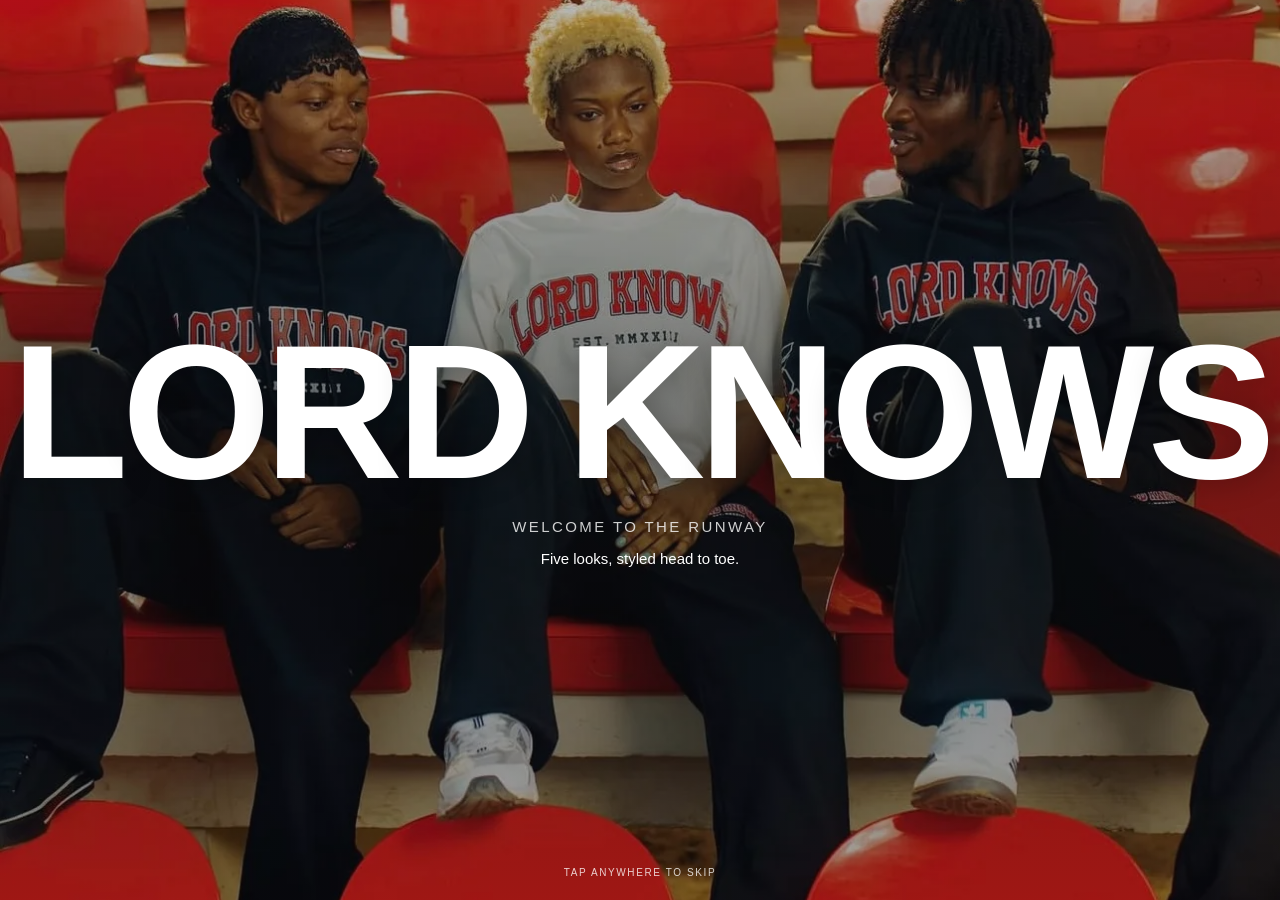
==== commit 17674ab8: "Use stadium photo as the intro wallpaper Co-Authored-By: Claude Opus 5.5 <noreply@anthropic.com>" ====
--- a/index.html
+++ b/index.html
@@ -6,7 +6,8 @@
   <meta name="theme-color" content="#ffffff">
   <title>Try the Look — Runway</title>
   <meta name="description" content="Five looks, styled head to toe. Explore the runway, isolate a look, and tap a pin to see the piece.">
-  <link rel="preload" as="image" href="assets/images/runway/look-1-640.webp" fetchpriority="high">
+  <link rel="preload" as="image" href="assets/images/intro-wallpaper-1288.webp" imagesrcset="assets/images/intro-wallpaper-900.webp 900w, assets/images/intro-wallpaper-1288.webp 1288w" imagesizes="100vw" fetchpriority="high">
+  <link rel="preload" as="image" href="assets/images/runway/look-1-640.webp">
   <link rel="stylesheet" href="runway.css">
   <link rel="stylesheet" href="intro.css">
   <script>document.documentElement.classList.add('js','intro-open');</script>
@@ -16,13 +17,9 @@
   <!-- Welcome intro -->
   <div class="intro" aria-label="Welcome to Lord Knows">
     <div class="intro-stage">
-      <div class="intro-models" aria-hidden="true">
-        <img src="assets/images/runway/look-2-640.webp" alt="">
-        <img src="assets/images/runway/look-4-640.webp" alt="">
-        <img src="assets/images/runway/look-1-640.webp" alt="">
-        <img src="assets/images/runway/look-3-640.webp" alt="">
-        <img src="assets/images/runway/look-5-640.webp" alt="">
-      </div>
+      <img class="intro-wall" src="assets/images/intro-wallpaper-1288.webp"
+           srcset="assets/images/intro-wallpaper-900.webp 900w, assets/images/intro-wallpaper-1288.webp 1288w"
+           sizes="100vw" alt="" fetchpriority="high">
       <div class="intro-scrim"></div>
       <div class="intro-center">
         <p class="intro-word" aria-label="Lord Knows"></p>
--- a/intro.css
+++ b/intro.css
@@ -9,7 +9,7 @@
   z-index: 200;
   display: block;
   overflow: hidden;
-  background: #fff;
+  background: #0e0e0e;
   color: #151413;
   font-family: Helvetica, Arial, sans-serif;
   cursor: pointer;
@@ -23,27 +23,20 @@
 }
 .intro.is-leaving { transform: translateY(-100%); }
 
-/* ---- Stage: models + the slapped word ---- */
+/* ---- Stage: wallpaper + the slapped word ---- */
 .intro-stage { position: absolute; inset: 0; }
-.intro-models {
-  position: absolute; left: 0; right: 0; bottom: -2vh;
+.intro-wall {
+  position: absolute; inset: 0;
   z-index: 0;
-  display: flex; justify-content: center; align-items: flex-end;
-  height: 82vh;
-  pointer-events: none;
-}
-.intro-models img {
-  height: 100%; width: auto;
-  margin: 0 -3.2vh;
-  object-fit: contain;
+  width: 100%; height: 100%;
+  object-fit: cover;
+  object-position: 50% 30%;
   opacity: 0;
 }
-.intro-models img:nth-child(3) { position: relative; z-index: 2; height: 104%; }
-.intro-models img:nth-child(2), .intro-models img:nth-child(4) { position: relative; z-index: 1; }
 .intro-scrim {
   position: absolute; inset: 0;
   z-index: 1;
-  background: linear-gradient(to bottom, rgba(255,255,255,.35), rgba(255,255,255,.8) 50%, rgba(255,255,255,.35));
+  background: linear-gradient(to bottom, rgba(14,14,14,.25), rgba(14,14,14,.55) 50%, rgba(14,14,14,.35));
   opacity: 0;
 }
 .intro-center {
@@ -63,7 +56,8 @@
   letter-spacing: -.035em;
   text-transform: uppercase;
   white-space: nowrap;
-  color: #151413;
+  color: #fff;
+  text-shadow: 0 2px 30px rgba(0,0,0,.25);
 }
 .intro-word span { display: inline-block; opacity: 0; }
 .intro-word .gap { width: .2em; }
@@ -71,20 +65,21 @@
   display: flex; flex-direction: column; align-items: center; gap: 8px;
   opacity: 0; transform: translateY(12px);
 }
-.intro-welcome p { margin: 0; font-size: 15px; line-height: 1.55; color: #151413; }
+.intro-welcome p { margin: 0; font-size: 15px; line-height: 1.55; color: #fff; }
+.intro-welcome .intro-kicker { color: rgba(255,255,255,.8); }
 .intro-welcome p span { color: #66625c; }
 .intro-skip {
   position: absolute; left: 0; right: 0; bottom: 22px;
   z-index: 2;
   font-size: 10px; letter-spacing: .16em; text-transform: uppercase; text-align: center;
-  color: #66625c;
+  color: rgba(255,255,255,.8);
   opacity: 0;
 }
 
 /* ---- The sequence ---- */
-.is-playing .intro-models img {
-  animation: intro-throw 1.25s cubic-bezier(.33, 1, .68, 1) both;
-  animation-delay: calc(var(--m, 0) * .07s);
+.is-playing .intro-wall {
+  animation: intro-throw 1.25s cubic-bezier(.33, 1, .68, 1) both,
+             intro-pan 3.4s 1.1s ease-in-out forwards;
 }
 .is-playing .intro-scrim { animation: intro-fade .45s 1.3s forwards; }
 .is-playing .intro-word span {
@@ -94,11 +89,11 @@
 .is-playing .intro-welcome { animation: intro-rise .6s 3.15s cubic-bezier(.2, .7, .2, 1) forwards; }
 .is-playing .intro-skip { animation: intro-fade .6s 1.6s forwards; }
 
-/* Each model is thrown up onto the stage and lands with a bounce */
+/* The wallpaper is thrown up onto the screen and lands with a bounce */
 @keyframes intro-throw {
-  0%   { opacity: 0; transform: translateY(105vh) rotate(calc(var(--r, 0) * 1deg)) scale(.6); }
+  0%   { opacity: 0; transform: translateY(110vh) rotate(-18deg) scale(.55); }
   15%  { opacity: 1; }
-  70%  { opacity: 1; transform: translateY(-3%) rotate(calc(var(--r, 0) * -.12deg)) scale(1.02); }
+  70%  { opacity: 1; transform: translateY(-3%) rotate(2deg) scale(1.03); }
   100% { opacity: 1; transform: none; }
 }
 @keyframes slap {
@@ -107,15 +102,14 @@
   100% { opacity: 1; transform: none; }
 }
 @keyframes intro-fade { to { opacity: 1; } }
+/* Wide screens crop the portrait photo, so it pans from the faces down to the logos */
+@keyframes intro-pan { to { object-position: 50% 45%; } }
 @keyframes intro-rise { to { opacity: 1; transform: none; } }
 
-/* Tall screens: LORD over KNOWS so the word can be bigger, three models */
+/* Tall screens: LORD over KNOWS so the word can be bigger */
 @media (max-aspect-ratio: 3 / 4) {
   .intro-word { flex-wrap: wrap; justify-content: center; font-size: 21vw; }
   .intro-word .gap { flex-basis: 100%; height: 0; }
-  .intro-models { height: 66vh; }
-  .intro-models img { flex: 0 0 auto; margin: 0 -14vw; }
-  .intro-models img:nth-child(1), .intro-models img:nth-child(5) { display: none; }
   .intro-welcome p { font-size: 14px; }
   .intro-welcome p span { display: block; }
 }
@@ -123,7 +117,7 @@
 @media (prefers-reduced-motion: reduce) {
   .js .intro { transition: opacity .3s ease; }
   .intro.is-leaving { transform: none; opacity: 0; }
-  .is-playing .intro-models img,
+  .is-playing .intro-wall,
   .is-playing .intro-scrim,
   .is-playing .intro-word span,
   .is-playing .intro-welcome,
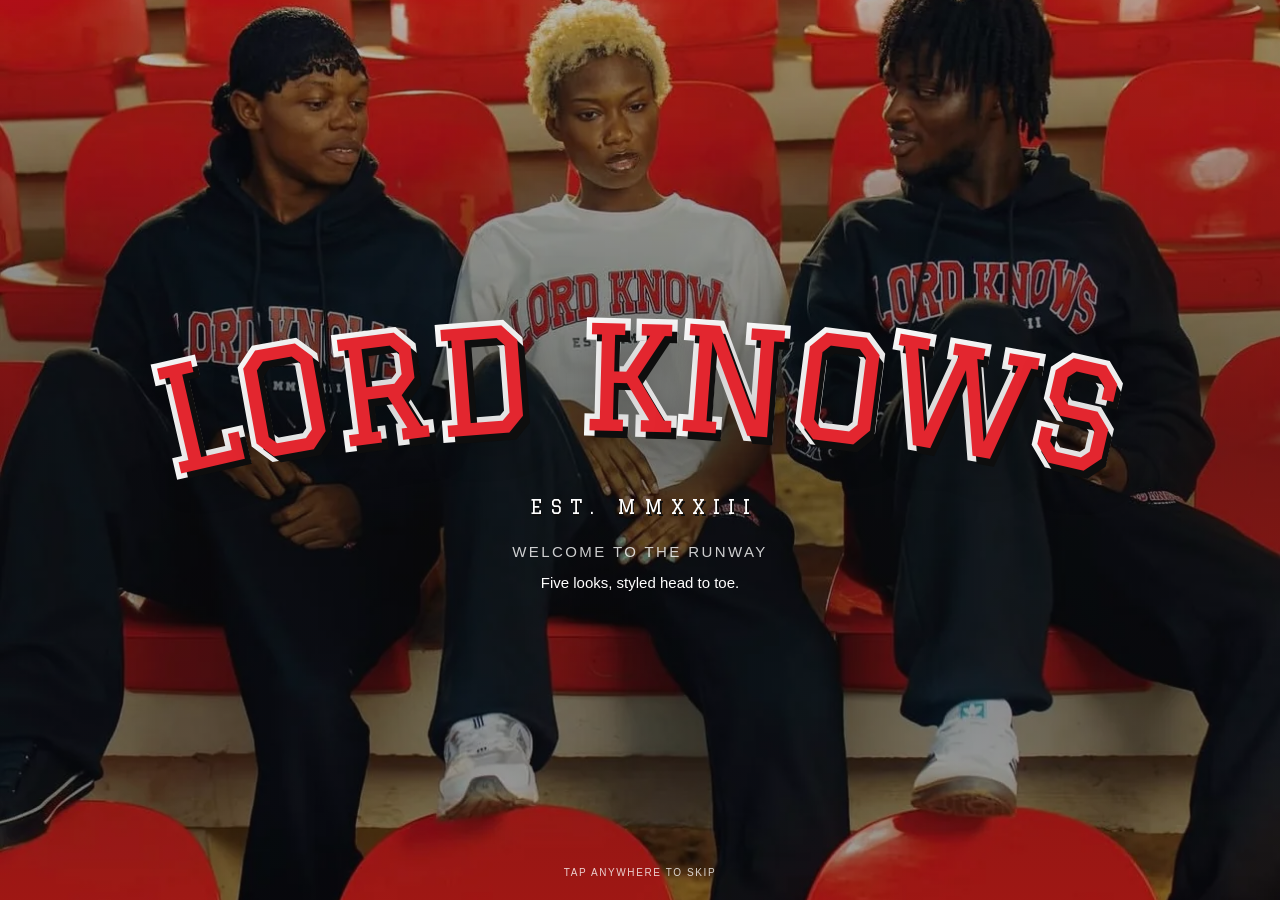
==== commit 948d06df: "Style intro LORD KNOWS as arched varsity lettering Co-Authored-By: Claude Opus 5.5 <noreply@anthropi" ====
--- a/index.html
+++ b/index.html
@@ -9,6 +9,7 @@
   <link rel="preload" as="image" href="assets/images/intro-wallpaper-1288.webp" imagesrcset="assets/images/intro-wallpaper-900.webp 900w, assets/images/intro-wallpaper-1288.webp 1288w" imagesizes="100vw" fetchpriority="high">
   <link rel="preload" as="image" href="assets/images/runway/look-1-640.webp">
   <link rel="stylesheet" href="runway.css">
+  <link rel="preload" as="font" type="font/woff2" href="assets/fonts/graduate-400.woff2" crossorigin>
   <link rel="stylesheet" href="intro.css">
   <script>document.documentElement.classList.add('js','intro-open');</script>
 </head>
@@ -23,6 +24,7 @@
       <div class="intro-scrim"></div>
       <div class="intro-center">
         <p class="intro-word" aria-label="Lord Knows"></p>
+        <p class="intro-est" aria-hidden="true">EST. MMXXIII</p>
         <div class="intro-welcome">
           <p class="intro-kicker">Welcome to the runway</p>
           <p>Five looks, styled head to toe.</p>
--- a/intro.css
+++ b/intro.css
@@ -2,6 +2,13 @@
    Welcome intro — the five looks are thrown up, then LORD KNOWS slaps on
    letter by letter. Styled to the runway: white, Helvetica, square buttons.
    ========================================================================= */
+
+/* Collegiate lettering, like the LORD KNOWS chest print */
+@font-face {
+  font-family: Graduate;
+  src: url(assets/fonts/graduate-400.woff2) format("woff2");
+  font-weight: 400; font-style: normal; font-display: block;
+}
 
 .intro { display: none; }
 .js .intro {
@@ -50,17 +57,37 @@
 .intro-word {
   display: flex;
   margin: 0;
-  font-size: clamp(56px, 15vw, 230px);
-  font-weight: 700;
-  line-height: .85;
-  letter-spacing: -.035em;
+  padding-top: .3em; /* room for the arch */
+  font-family: Graduate, "Rockwell", "Courier New", serif;
+  font-size: clamp(46px, 11.2vw, 184px);
+  font-weight: 400;
+  line-height: .9;
+  letter-spacing: .01em;
   text-transform: uppercase;
   white-space: nowrap;
+  color: #e3262f;
+  /* varsity print: red fill, white keyline, hard black drop */
+  -webkit-text-stroke: .075em #fff;
+  paint-order: stroke fill;
+  text-shadow: .04em .05em 0 #0e0e0e, .04em .05em .25em rgba(0,0,0,.35);
+}
+.intro-word span {
+  display: inline-block;
+  opacity: 0;
+  translate: 0 var(--y, 0);
+  rotate: var(--a, 0deg);
+}
+.intro-word .gap { width: .32em; }
+.intro-est {
+  margin: -.2em 0 0;
+  font-family: Graduate, "Rockwell", serif;
+  font-size: clamp(13px, 1.5vw, 22px);
+  letter-spacing: .42em;
+  padding-left: .42em;
   color: #fff;
-  text-shadow: 0 2px 30px rgba(0,0,0,.25);
+  text-shadow: .08em .1em 0 #0e0e0e;
+  opacity: 0;
 }
-.intro-word span { display: inline-block; opacity: 0; }
-.intro-word .gap { width: .2em; }
 .intro-welcome {
   display: flex; flex-direction: column; align-items: center; gap: 8px;
   opacity: 0; transform: translateY(12px);
@@ -86,7 +113,11 @@
   animation: slap .42s cubic-bezier(.2, 1.4, .4, 1) forwards;
   animation-delay: calc(1.55s + var(--i, 0) * .13s);
 }
-.is-playing .intro-welcome { animation: intro-rise .6s 3.15s cubic-bezier(.2, .7, .2, 1) forwards; }
+.is-playing .intro-est {
+  animation: slap .42s cubic-bezier(.2, 1.4, .4, 1) forwards;
+  animation-delay: 2.9s;
+}
+.is-playing .intro-welcome { animation: intro-rise .6s 3.4s cubic-bezier(.2, .7, .2, 1) forwards; }
 .is-playing .intro-skip { animation: intro-fade .6s 1.6s forwards; }
 
 /* The wallpaper is thrown up onto the screen and lands with a bounce */
@@ -108,8 +139,9 @@
 
 /* Tall screens: LORD over KNOWS so the word can be bigger */
 @media (max-aspect-ratio: 3 / 4) {
-  .intro-word { flex-wrap: wrap; justify-content: center; font-size: 21vw; }
+  .intro-word { flex-wrap: wrap; justify-content: center; font-size: 17vw; line-height: 1.05; padding-top: .2em; }
   .intro-word .gap { flex-basis: 100%; height: 0; }
+  .intro-est { font-size: 13px; margin-top: .4em; }
   .intro-welcome p { font-size: 14px; }
   .intro-welcome p span { display: block; }
 }
@@ -120,6 +152,7 @@
   .is-playing .intro-wall,
   .is-playing .intro-scrim,
   .is-playing .intro-word span,
+  .is-playing .intro-est,
   .is-playing .intro-welcome,
   .is-playing .intro-skip { animation: none; opacity: 1; transform: none; filter: none; }
 }
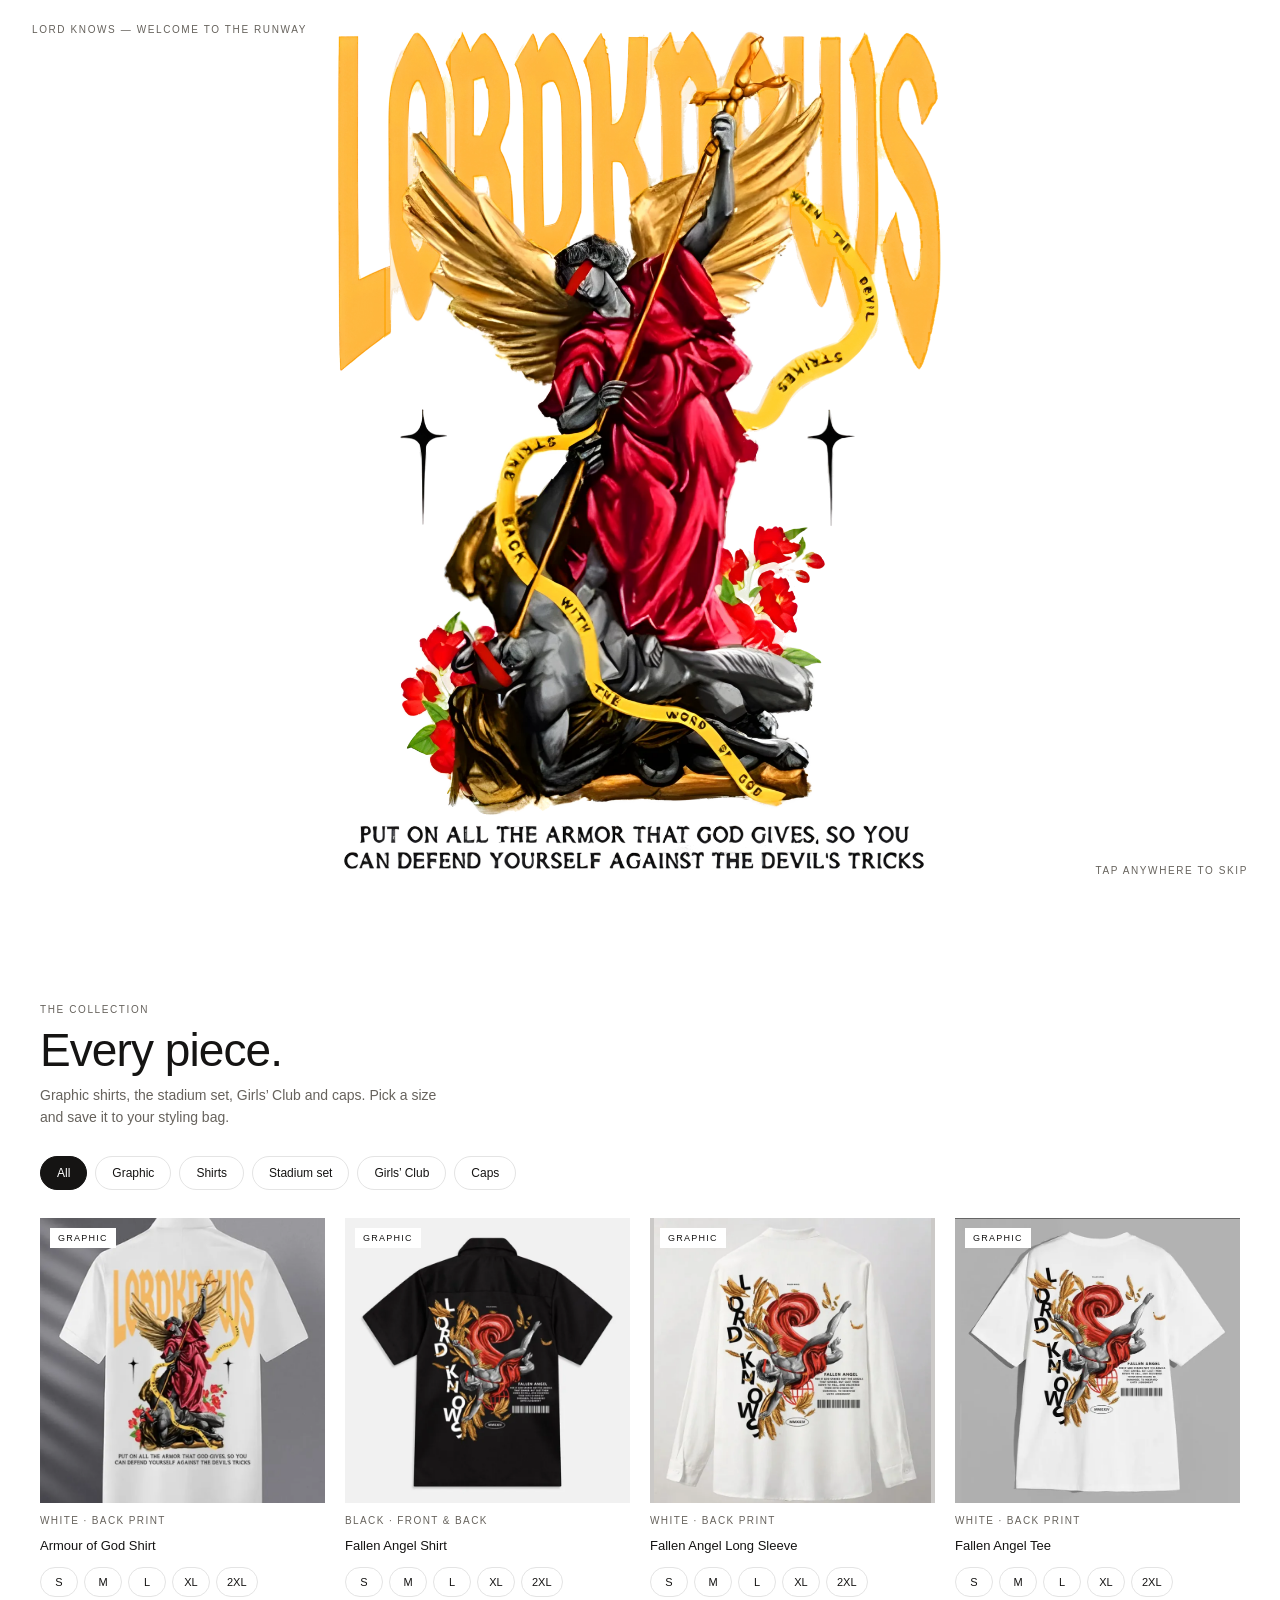
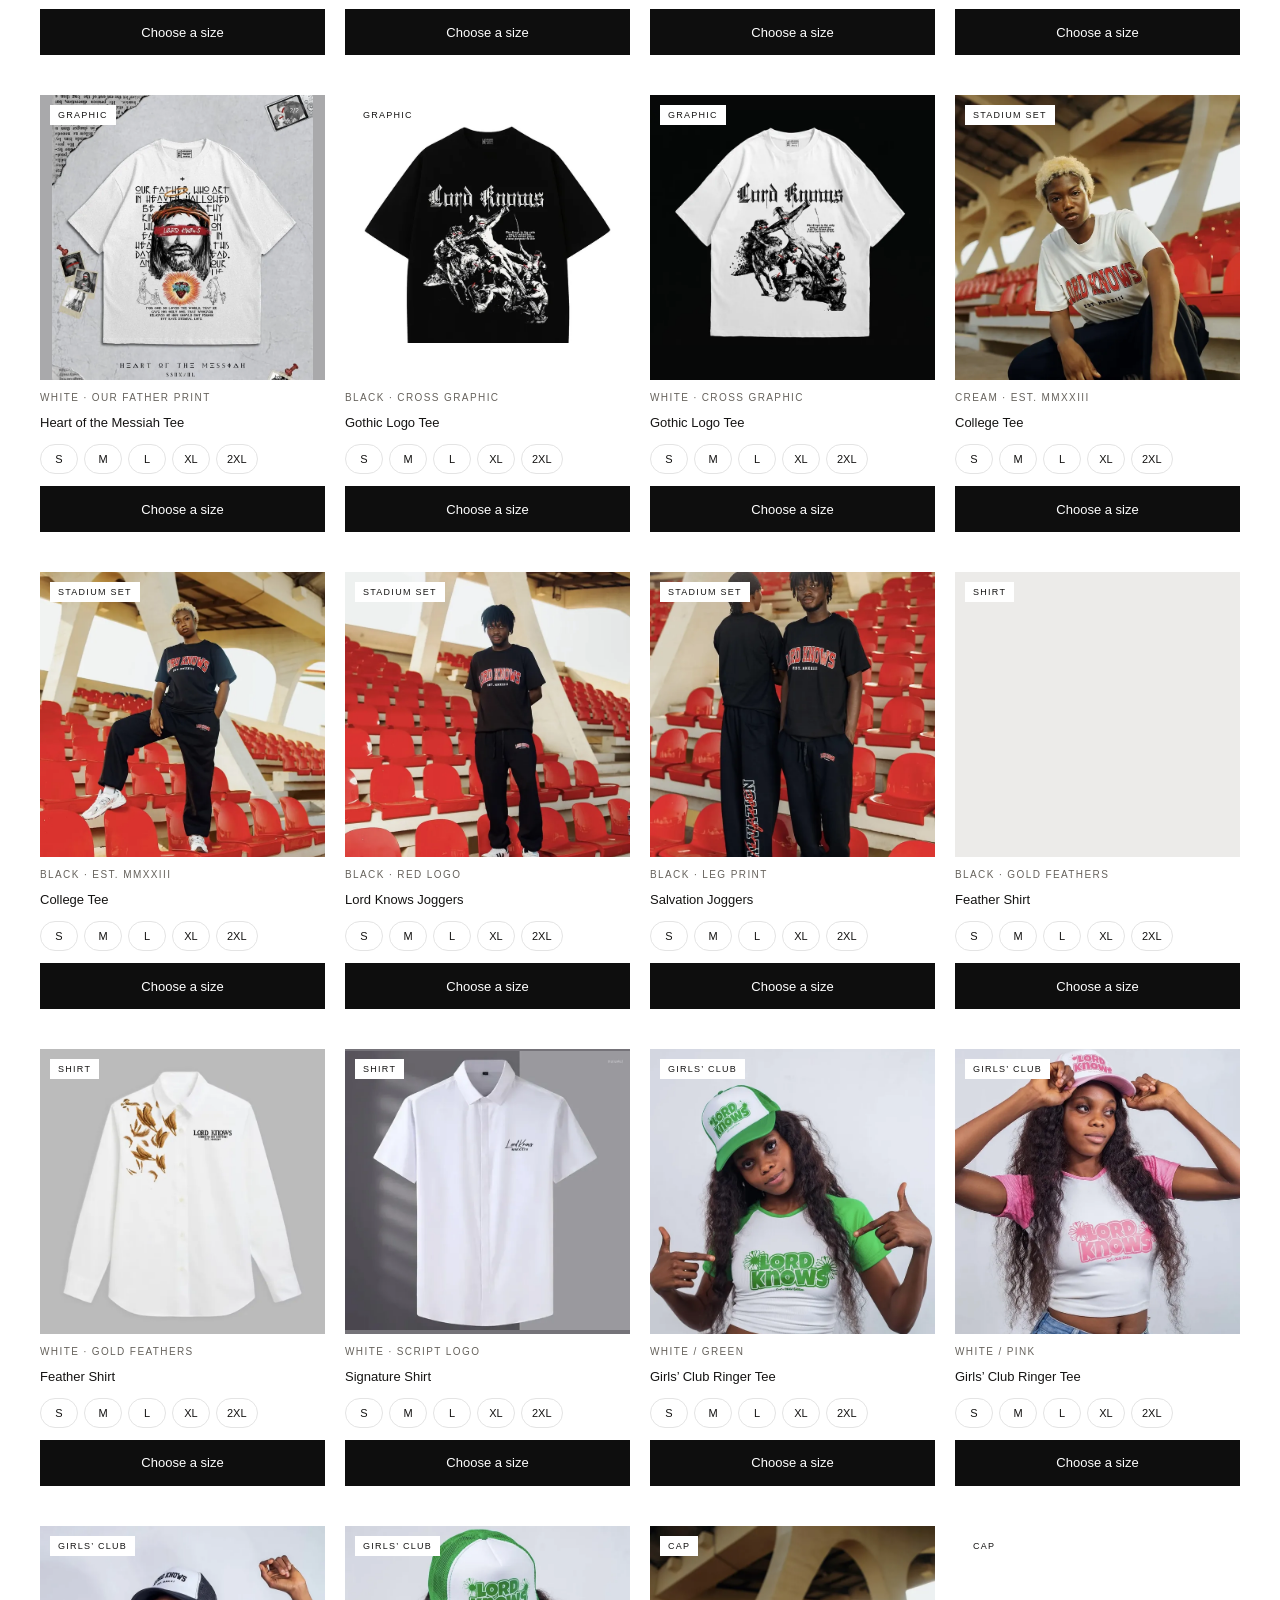
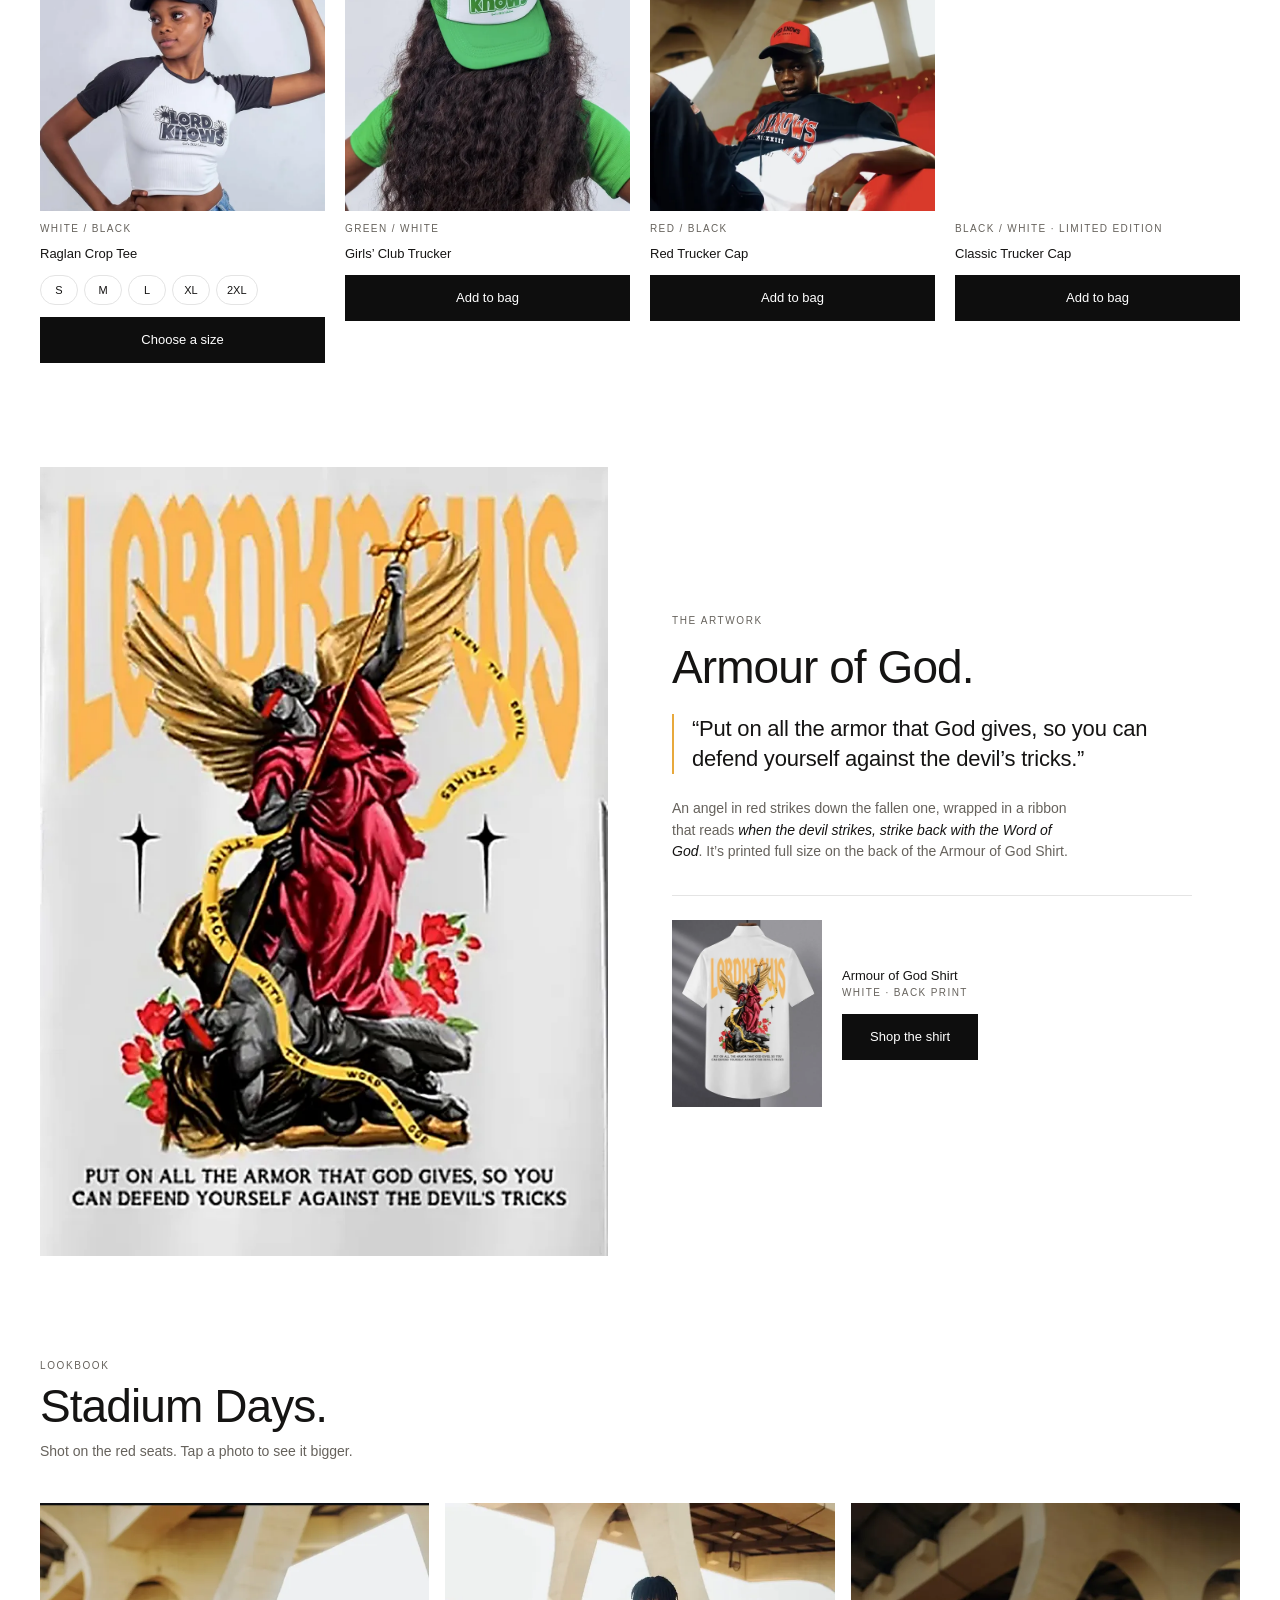
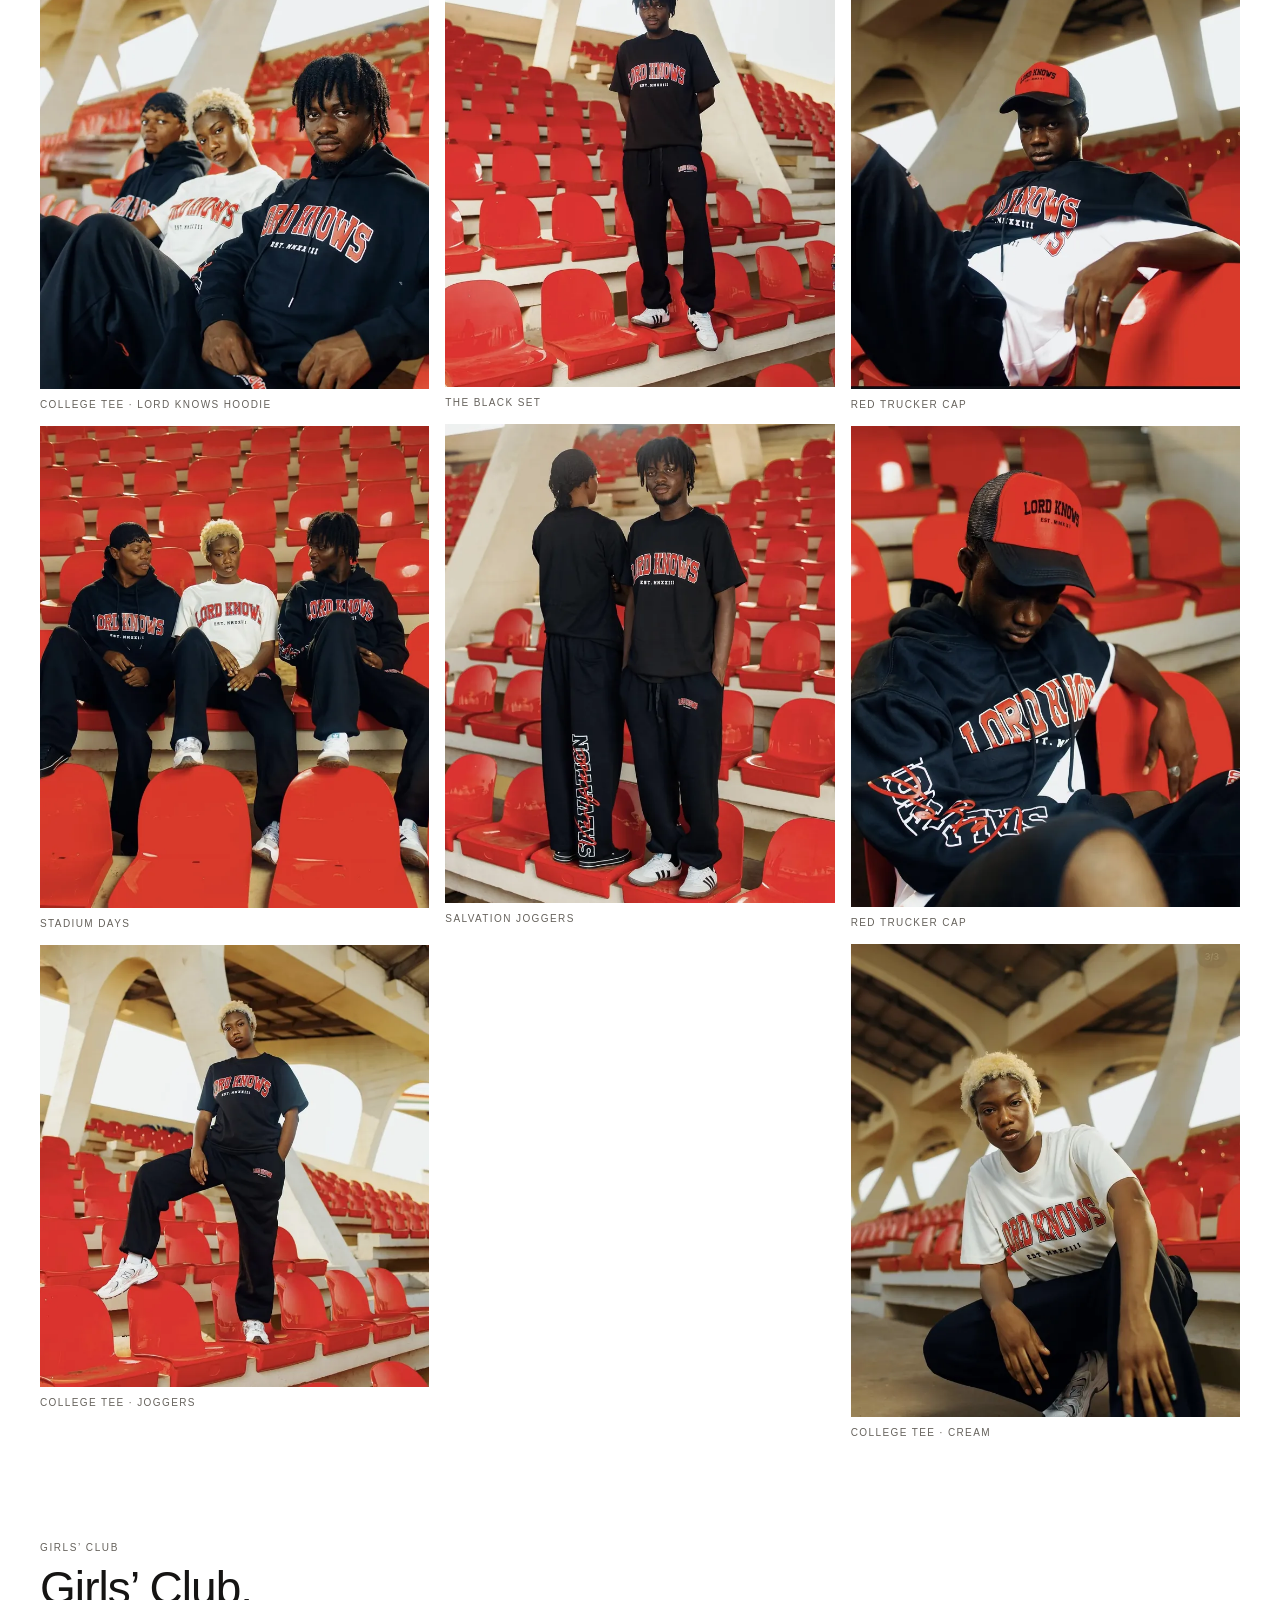
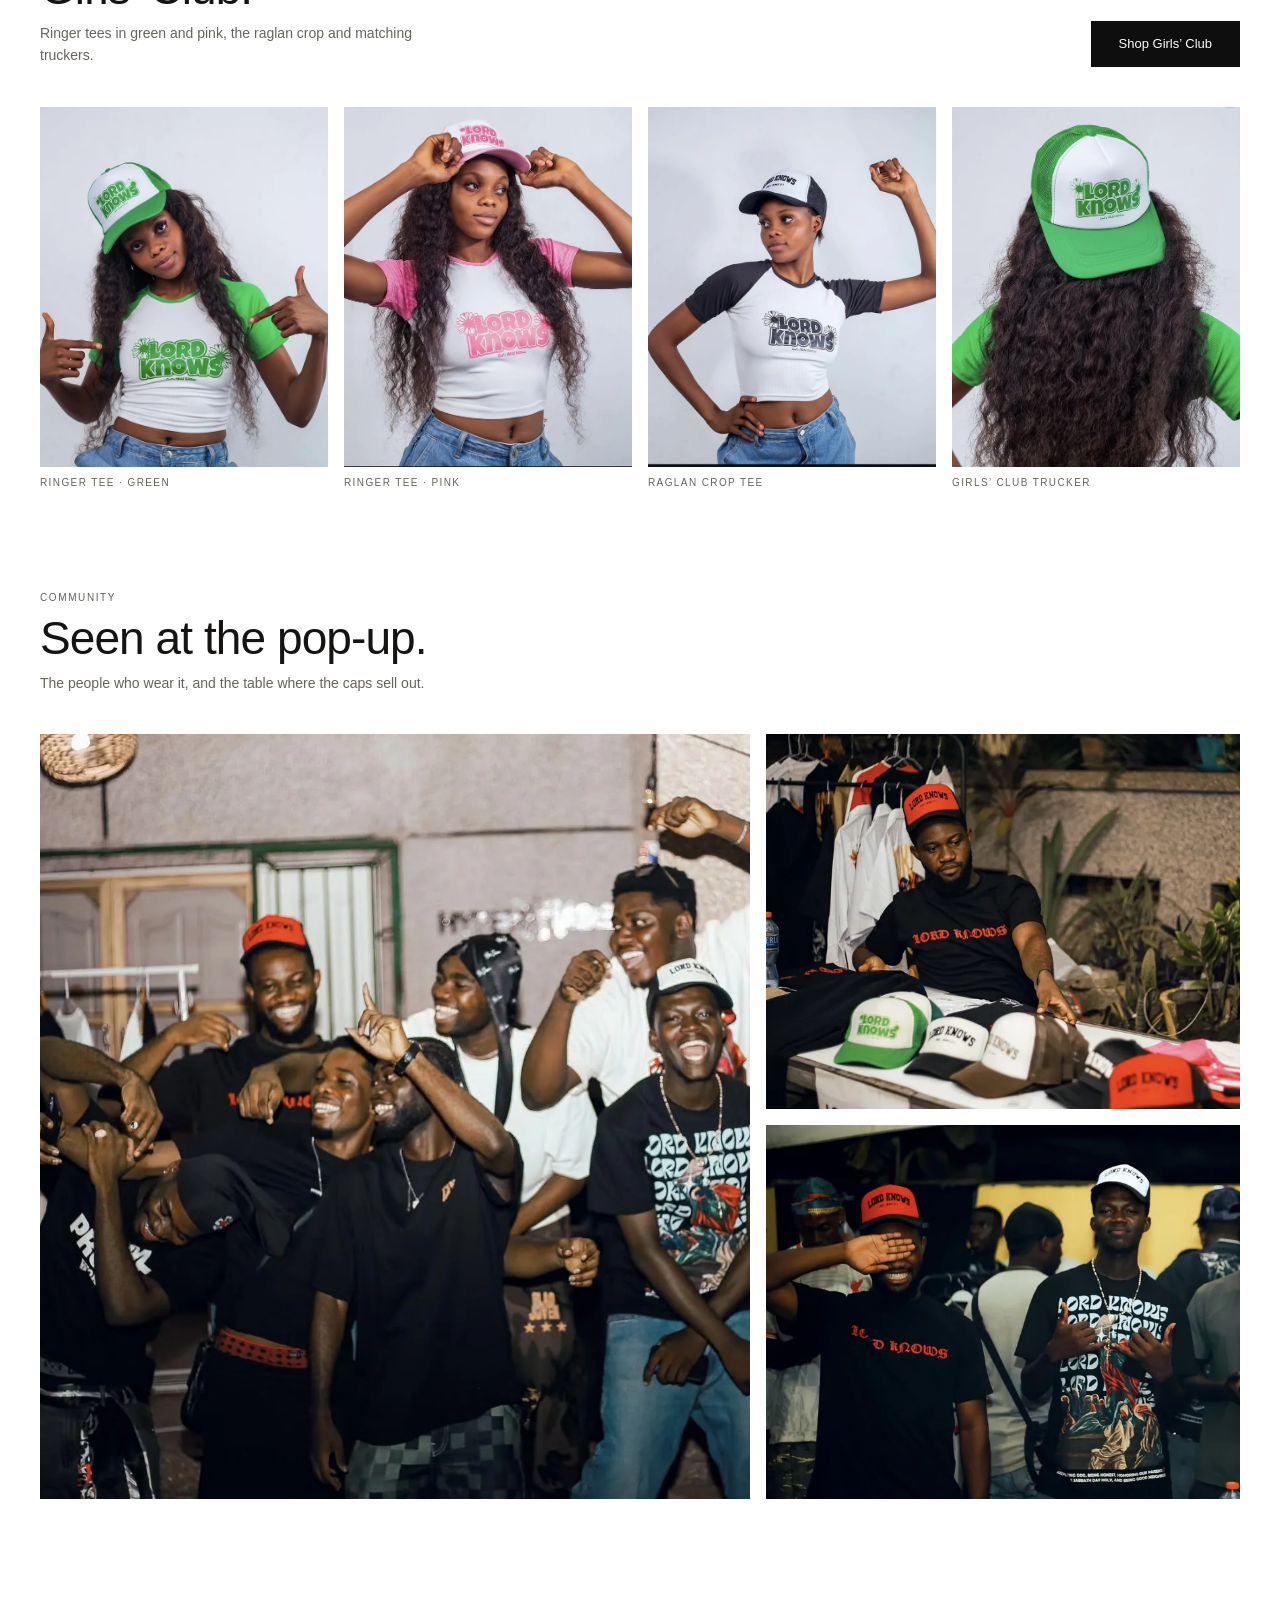
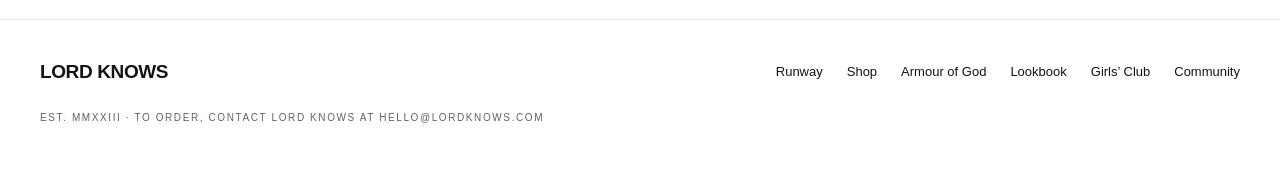
==== commit 50503846: "Armour of God intro animation; use every brand photo - Intro: the artwork split into layers; the fal" ====
--- a/index.html
+++ b/index.html
@@ -5,40 +5,54 @@
   <meta name="viewport" content="width=device-width,initial-scale=1">
   <meta name="theme-color" content="#ffffff">
   <title>Try the Look — Runway</title>
-  <meta name="description" content="Five looks, styled head to toe. Explore the runway, isolate a look, and tap a pin to see the piece.">
-  <link rel="preload" as="image" href="assets/images/intro-wallpaper-1288.webp" imagesrcset="assets/images/intro-wallpaper-900.webp 900w, assets/images/intro-wallpaper-1288.webp 1288w" imagesizes="100vw" fetchpriority="high">
+  <meta name="description" content="Lord Knows — five looks styled head to toe, the full collection, the Armour of God artwork, the Stadium Days lookbook, Girls’ Club and the community.">
+  <link rel="preload" as="image" href="assets/images/intro-art/angel.webp" fetchpriority="high">
+  <link rel="preload" as="image" href="assets/images/intro-art/fallen.webp" fetchpriority="high">
   <link rel="preload" as="image" href="assets/images/runway/look-1-640.webp">
   <link rel="stylesheet" href="runway.css">
-  <link rel="preload" as="font" type="font/woff2" href="assets/fonts/graduate-400.woff2" crossorigin>
+  <link rel="stylesheet" href="sections.css">
   <link rel="stylesheet" href="intro.css">
   <script>document.documentElement.classList.add('js','intro-open');</script>
 </head>
 <body>
 
-  <!-- Welcome intro -->
+  <!-- Welcome intro: the good and the fallen angel drop from the sky and land in the artwork -->
   <div class="intro" aria-label="Welcome to Lord Knows">
     <div class="intro-stage">
-      <img class="intro-wall" src="assets/images/intro-wallpaper-1288.webp"
-           srcset="assets/images/intro-wallpaper-900.webp 900w, assets/images/intro-wallpaper-1288.webp 1288w"
-           sizes="100vw" alt="" fetchpriority="high">
-      <div class="intro-scrim"></div>
-      <div class="intro-center">
-        <p class="intro-word" aria-label="Lord Knows"></p>
-        <p class="intro-est" aria-hidden="true">EST. MMXXIII</p>
-        <div class="intro-welcome">
-          <p class="intro-kicker">Welcome to the runway</p>
-          <p>Five looks, styled head to toe.</p>
-        </div>
+      <div class="intro-art" role="img" aria-label="Lord Knows: an angel in red strikes down a fallen angel. Put on all the armor that God gives, so you can defend yourself against the devil's tricks.">
+        <img class="ia ia--letter" src="assets/images/intro-art/letter-0.webp" alt="" style="left:2.837%;top:2.0%;width:7.837%;height:39.036%;--i:0">
+        <img class="ia ia--letter" src="assets/images/intro-art/letter-1.webp" alt="" style="left:10.0%;top:1.571%;width:10.769%;height:35.5%;--i:1">
+        <img class="ia ia--letter" src="assets/images/intro-art/letter-2.webp" alt="" style="left:20.096%;top:1.464%;width:10.288%;height:39.5%;--i:2">
+        <img class="ia ia--letter" src="assets/images/intro-art/letter-3.webp" alt="" style="left:29.712%;top:1.571%;width:12.212%;height:41.179%;--i:3">
+        <img class="ia ia--letter" src="assets/images/intro-art/letter-4.webp" alt="" style="left:41.25%;top:1.643%;width:10.769%;height:25.357%;--i:4">
+        <img class="ia ia--letter" src="assets/images/intro-art/letter-5.webp" alt="" style="left:51.346%;top:1.429%;width:11.49%;height:18.536%;--i:5">
+        <img class="ia ia--letter" src="assets/images/intro-art/letter-6.webp" alt="" style="left:62.163%;top:1.393%;width:9.808%;height:41.714%;--i:6">
+        <img class="ia ia--letter" src="assets/images/intro-art/letter-7.webp" alt="" style="left:71.298%;top:1.536%;width:15.817%;height:41.571%;--i:7">
+        <img class="ia ia--letter" src="assets/images/intro-art/letter-8.webp" alt="" style="left:86.442%;top:1.607%;width:10.529%;height:39.25%;--i:8">
+        <img class="ia ia--fallen" src="assets/images/intro-art/fallen.webp" alt="" style="left:12.308%;top:44.429%;width:65.0%;height:47.964%">
+        <img class="ia ia--angel" src="assets/images/intro-art/angel.webp" alt="" style="left:2.837%;top:1.214%;width:94.135%;height:71.75%">
+        <img class="ia ia--ribbon" src="assets/images/intro-art/ribbon.webp" alt="" style="left:64.615%;top:1.5%;width:32.26%;height:47.143%">
+        <img class="ia ia--flowers" src="assets/images/intro-art/flowers.webp" alt="" style="left:12.404%;top:56.929%;width:66.538%;height:34.286%">
+        <img class="ia ia--star" src="assets/images/intro-art/star-1.webp" alt="" style="left:12.404%;top:45.179%;width:10.048%;height:15.786%;--s:0">
+        <img class="ia ia--star" src="assets/images/intro-art/star-2.webp" alt="" style="left:73.702%;top:45.143%;width:9.952%;height:15.821%;--s:1">
+        <img class="ia ia--verse" src="assets/images/intro-art/verse-1.webp" alt="" style="left:6.202%;top:91.893%;width:85.817%;height:4.429%;--v:0">
+        <img class="ia ia--verse" src="assets/images/intro-art/verse-2.webp" alt="" style="left:3.75%;top:95.821%;width:90.673%;height:2.821%;--v:1">
+        <span class="ia-dust ia-dust--bad" aria-hidden="true"></span>
+        <span class="ia-dust ia-dust--good" aria-hidden="true"></span>
       </div>
     </div>
+    <p class="intro-kicker">Lord Knows — Welcome to the runway</p>
     <span class="intro-skip" aria-hidden="true">Tap anywhere to skip</span>
   </div>
 
   <header class="site-header shopify-section-group-header-group">
     <a href="./" class="brand" aria-label="Runway home"><span class="brand-mark">Lord Knows</span></a>
     <nav aria-label="Main navigation">
-      <a href="./">Home</a>
-      <a href="./" aria-current="page">Runway</a>
+      <a href="#Runway-lord-knows" aria-current="page">Runway</a>
+      <a href="#shop">Shop</a>
+      <a href="#story" class="lk-nav-wide">Armour of God</a>
+      <a href="#lookbook">Lookbook</a>
+      <a href="#community" class="lk-nav-wide">Community</a>
     </nav>
     <button type="button" id="open-bag" aria-label="Open styling bag">
       <svg width="22" height="24" viewBox="0 0 24 26" fill="none" stroke="currentColor" stroke-width="1.3" aria-hidden="true"><path d="M4 8h16l1 16H3L4 8zM8 8V6a4 4 0 0 1 8 0v2"/></svg>
@@ -68,7 +82,153 @@
       data-msg-choose="Pick a size for: [items]"
       data-msg-error="Couldn’t add to bag. Please try again."
       data-msg-soldout="Sold out"></runway-section>
+
+    <!-- The Collection -->
+    <section class="lk-sec lk-shop" id="shop" aria-labelledby="shop-title">
+      <div class="lk-head">
+        <p class="lk-kicker">The Collection</p>
+        <h2 class="lk-title" id="shop-title">Every piece.</h2>
+        <p class="lk-sub">Graphic shirts, the stadium set, Girls’ Club and caps. Pick a size and save it to your styling bag.</p>
+      </div>
+      <div class="lk-filters" role="group" aria-label="Filter the collection">
+        <button type="button" class="lk-filter" data-filter="all" aria-pressed="true">All</button>
+        <button type="button" class="lk-filter" data-filter="graphic" aria-pressed="false">Graphic</button>
+        <button type="button" class="lk-filter" data-filter="shirts" aria-pressed="false">Shirts</button>
+        <button type="button" class="lk-filter" data-filter="stadium" aria-pressed="false">Stadium set</button>
+        <button type="button" class="lk-filter" data-filter="club" aria-pressed="false">Girls’ Club</button>
+        <button type="button" class="lk-filter" data-filter="caps" aria-pressed="false">Caps</button>
+      </div>
+      <div class="lk-grid" data-shop-grid></div>
+    </section>
+
+    <!-- Armour of God -->
+    <section class="lk-sec lk-story" id="story" aria-labelledby="story-title">
+      <div class="lk-story-art">
+        <img class="" src="assets/images/web/armour-of-god-artwork-hd-720.webp" srcset="assets/images/web/armour-of-god-artwork-hd-720.webp 720w, assets/images/web/armour-of-god-artwork-hd-1400.webp 1400w" sizes="(max-width: 1099px) 100vw, 50vw" alt="The Armour of God artwork: an angel in red with golden wings strikes down a fallen angel, under the gold LORDKNOWS lettering" loading="lazy" decoding="async">
+      </div>
+      <div class="lk-story-text">
+        <p class="lk-kicker">The artwork</p>
+        <h2 class="lk-title" id="story-title">Armour of God.</h2>
+        <blockquote class="lk-verse">“Put on all the armor that God gives, so you can defend yourself against the devil’s tricks.”</blockquote>
+        <p class="lk-sub">An angel in red strikes down the fallen one, wrapped in a ribbon that reads <em>when the devil strikes, strike back with the Word of God</em>. It’s printed full size on the back of the Armour of God Shirt.</p>
+        <div class="lk-story-shirt">
+          <img class="" src="assets/images/web/armour-of-god-shirt-720.webp" srcset="assets/images/web/armour-of-god-shirt-720.webp 720w, assets/images/web/armour-of-god-shirt-1400.webp 1400w" sizes="(max-width: 749px) 40vw, 180px" alt="The white Armour of God Shirt with the artwork on the back" loading="lazy" decoding="async">
+          <div>
+            <p class="lk-story-name">Armour of God Shirt</p>
+            <p class="lk-story-meta">White · Back print</p>
+            <a class="lk-btn" href="#shop" data-shop-jump="armour-shirt">Shop the shirt</a>
+          </div>
+        </div>
+      </div>
+    </section>
+
+    <!-- Lookbook -->
+    <section class="lk-sec lk-lookbook" id="lookbook" aria-labelledby="lookbook-title">
+      <div class="lk-head">
+        <p class="lk-kicker">Lookbook</p>
+        <h2 class="lk-title" id="lookbook-title">Stadium Days.</h2>
+        <p class="lk-sub">Shot on the red seats. Tap a photo to see it bigger.</p>
+      </div>
+      <div class="lk-looks">
+        <figure class="lk-look">
+          <button type="button" class="lk-look-btn" data-zoom="stadium-trio" aria-label="Enlarge: College Tee · Lord Knows Hoodie"><img class="" src="assets/images/web/stadium-trio-720.webp" srcset="assets/images/web/stadium-trio-720.webp 720w, assets/images/web/stadium-trio-1400.webp 1400w" sizes="(max-width: 749px) 50vw, 33vw" alt="Three friends in Lord Knows hoodies and the College Tee on the stadium steps" loading="lazy" decoding="async"></button>
+          <figcaption>College Tee · Lord Knows Hoodie</figcaption>
+        </figure>
+        <figure class="lk-look">
+          <button type="button" class="lk-look-btn" data-zoom="stadium-friends" aria-label="Enlarge: Stadium Days"><img class="" src="assets/images/web/stadium-friends-720.webp" srcset="assets/images/web/stadium-friends-720.webp 720w, assets/images/web/stadium-friends-1400.webp 1400w" sizes="(max-width: 749px) 50vw, 33vw" alt="Two in black hoodies, one in the cream College Tee, sitting on red stadium seats" loading="lazy" decoding="async"></button>
+          <figcaption>Stadium Days</figcaption>
+        </figure>
+        <figure class="lk-look">
+          <button type="button" class="lk-look-btn" data-zoom="tracksuit-stadium" aria-label="Enlarge: College Tee · Joggers"><img class="" src="assets/images/web/tracksuit-stadium-720.webp" srcset="assets/images/web/tracksuit-stadium-720.webp 720w, assets/images/web/tracksuit-stadium-1400.webp 1400w" sizes="(max-width: 749px) 50vw, 33vw" alt="Black College Tee and Lord Knows Joggers on the stands" loading="lazy" decoding="async"></button>
+          <figcaption>College Tee · Joggers</figcaption>
+        </figure>
+        <figure class="lk-look">
+          <button type="button" class="lk-look-btn" data-zoom="black-set" aria-label="Enlarge: The black set"><img class="" src="assets/images/web/black-set-720.webp" srcset="assets/images/web/black-set-720.webp 720w, assets/images/web/black-set-1400.webp 1400w" sizes="(max-width: 749px) 50vw, 33vw" alt="Full black set: College Tee and Lord Knows Joggers" loading="lazy" decoding="async"></button>
+          <figcaption>The black set</figcaption>
+        </figure>
+        <figure class="lk-look">
+          <button type="button" class="lk-look-btn" data-zoom="set-front-back" aria-label="Enlarge: Salvation Joggers"><img class="" src="assets/images/web/set-front-back-720.webp" srcset="assets/images/web/set-front-back-720.webp 720w, assets/images/web/set-front-back-1400.webp 1400w" sizes="(max-width: 749px) 50vw, 33vw" alt="Front and back of the set, with the Salvation leg print" loading="lazy" decoding="async"></button>
+          <figcaption>Salvation Joggers</figcaption>
+        </figure>
+        <figure class="lk-look">
+          <button type="button" class="lk-look-btn" data-zoom="red-trucker-cap-model" aria-label="Enlarge: Red Trucker Cap"><img class="" src="assets/images/web/red-trucker-cap-model-720.webp" srcset="assets/images/web/red-trucker-cap-model-720.webp 720w, assets/images/web/red-trucker-cap-model-1400.webp 1400w" sizes="(max-width: 749px) 50vw, 33vw" alt="Red Trucker Cap worn with a black College Tee" loading="lazy" decoding="async"></button>
+          <figcaption>Red Trucker Cap</figcaption>
+        </figure>
+        <figure class="lk-look">
+          <button type="button" class="lk-look-btn" data-zoom="red-trucker-cap-detail" aria-label="Enlarge: Red Trucker Cap"><img class="" src="assets/images/web/red-trucker-cap-detail-720.webp" srcset="assets/images/web/red-trucker-cap-detail-720.webp 720w, assets/images/web/red-trucker-cap-detail-1400.webp 1400w" sizes="(max-width: 749px) 50vw, 33vw" alt="Red Trucker Cap and Lord Knows hoodie, close up" loading="lazy" decoding="async"></button>
+          <figcaption>Red Trucker Cap</figcaption>
+        </figure>
+        <figure class="lk-look">
+          <button type="button" class="lk-look-btn" data-zoom="college-tee" aria-label="Enlarge: College Tee · Cream"><img class="" src="assets/images/web/college-tee-720.webp" srcset="assets/images/web/college-tee-720.webp 720w, assets/images/web/college-tee-1400.webp 1400w" sizes="(max-width: 749px) 50vw, 33vw" alt="Cream College Tee, crouching on the stadium steps" loading="lazy" decoding="async"></button>
+          <figcaption>College Tee · Cream</figcaption>
+        </figure>
+      </div>
+    </section>
+
+    <!-- Girls' Club -->
+    <section class="lk-sec lk-club" id="girls-club" aria-labelledby="club-title">
+      <div class="lk-head lk-head--row">
+        <div>
+          <p class="lk-kicker">Girls’ Club</p>
+          <h2 class="lk-title" id="club-title">Girls’ Club.</h2>
+          <p class="lk-sub">Ringer tees in green and pink, the raglan crop and matching truckers.</p>
+        </div>
+        <a class="lk-btn" href="#shop" data-shop-filter="club">Shop Girls’ Club</a>
+      </div>
+      <div class="lk-club-row">
+        <figure class="lk-club-fig">
+          <img class="" src="assets/images/web/girls-club-set-720.webp" srcset="assets/images/web/girls-club-set-720.webp 720w, assets/images/web/girls-club-set-1400.webp 1400w" sizes="(max-width: 749px) 50vw, 25vw" alt="Girls’ Club ringer tee in green with the green trucker cap" loading="lazy" decoding="async">
+          <figcaption>Ringer Tee · Green</figcaption>
+        </figure>
+        <figure class="lk-club-fig">
+          <img class="" src="assets/images/web/girls-club-tee-720.webp" srcset="assets/images/web/girls-club-tee-720.webp 720w, assets/images/web/girls-club-tee-1400.webp 1400w" sizes="(max-width: 749px) 50vw, 25vw" alt="Girls’ Club ringer tee in pink with the pink trucker cap" loading="lazy" decoding="async">
+          <figcaption>Ringer Tee · Pink</figcaption>
+        </figure>
+        <figure class="lk-club-fig">
+          <img class="" src="assets/images/web/raglan-tee-720.webp" srcset="assets/images/web/raglan-tee-720.webp 720w, assets/images/web/raglan-tee-1400.webp 1400w" sizes="(max-width: 749px) 50vw, 25vw" alt="Raglan crop tee with a black Lord Knows cap" loading="lazy" decoding="async">
+          <figcaption>Raglan Crop Tee</figcaption>
+        </figure>
+        <figure class="lk-club-fig">
+          <img class="" src="assets/images/web/girls-club-trucker-720.webp" srcset="assets/images/web/girls-club-trucker-720.webp 720w, assets/images/web/girls-club-trucker-1400.webp 1400w" sizes="(max-width: 749px) 50vw, 25vw" alt="The green Girls’ Club trucker cap from behind" loading="lazy" decoding="async">
+          <figcaption>Girls’ Club Trucker</figcaption>
+        </figure>
+      </div>
+    </section>
+
+    <!-- Community -->
+    <section class="lk-sec lk-community" id="community" aria-labelledby="community-title">
+      <div class="lk-head">
+        <p class="lk-kicker">Community</p>
+        <h2 class="lk-title" id="community-title">Seen at the pop-up.</h2>
+        <p class="lk-sub">The people who wear it, and the table where the caps sell out.</p>
+      </div>
+      <div class="lk-comm">
+        <figure class="lk-comm-a"><img class="" src="assets/images/web/popup-community-720.webp" srcset="assets/images/web/popup-community-720.webp 720w, assets/images/web/popup-community-1400.webp 1400w" sizes="(max-width: 749px) 100vw, 60vw" alt="A crowd in Lord Knows tees and caps at the pop-up" loading="lazy" decoding="async"></figure>
+        <figure class="lk-comm-b"><img class="" src="assets/images/web/popup-display-720.webp" srcset="assets/images/web/popup-display-720.webp 720w, assets/images/web/popup-display-1400.webp 1400w" sizes="(max-width: 749px) 100vw, 40vw" alt="Lord Knows trucker caps and tees laid out on the pop-up table" loading="lazy" decoding="async"></figure>
+        <figure class="lk-comm-c"><img class="" src="assets/images/web/friends-at-event-720.webp" srcset="assets/images/web/friends-at-event-720.webp 720w, assets/images/web/friends-at-event-1400.webp 1400w" sizes="(max-width: 749px) 100vw, 40vw" alt="Friends in Lord Knows graphic tees at an evening event" loading="lazy" decoding="async"></figure>
+      </div>
+    </section>
   </main>
+
+  <footer class="lk-foot">
+    <div class="lk-foot-top">
+      <span class="brand-mark">Lord Knows</span>
+      <nav aria-label="Footer">
+        <a href="#Runway-lord-knows">Runway</a>
+        <a href="#shop">Shop</a>
+        <a href="#story">Armour of God</a>
+        <a href="#lookbook">Lookbook</a>
+        <a href="#girls-club">Girls’ Club</a>
+        <a href="#community">Community</a>
+      </nav>
+    </div>
+    <p class="lk-foot-note">Est. MMXXIII · To order, contact Lord Knows at hello@lordknows.com</p>
+  </footer>
+
+  <dialog id="zoom-dialog" class="lk-zoom" aria-label="Enlarged photo">
+    <button type="button" class="lk-zoom-close" aria-label="Close">×</button>
+    <img alt="">
+  </dialog>
 
   <dialog id="bag-dialog" aria-labelledby="bag-title">
     <div class="bag-heading">
@@ -84,6 +244,7 @@
   <div id="bag-status" role="status" aria-live="polite"></div>
 
   <script src="runway.js" defer></script>
+  <script src="shop.js" defer></script>
   <script src="intro.js" defer></script>
 </body>
 </html>
--- a/sections.css
+++ b/sections.css
@@ -0,0 +1,210 @@
+/* =========================================================================
+   Lord Knows — sections below the runway
+   The Collection · Armour of God · Lookbook · Girls' Club · Community · Footer
+   Same language as the runway: white, Helvetica, #151413 / #66625c,
+   10px uppercase labels, square black buttons, round size pills.
+   ========================================================================= */
+
+.lk-sec {
+  --ink: #151413; --muted: #66625c; --line: #e4e4e4; --btn: #0e0e0e;
+  max-width: 1440px;
+  margin: 0 auto;
+  padding: 104px 40px 0;
+  color: var(--ink);
+  font-family: Helvetica, Arial, sans-serif;
+  scroll-margin-top: 16px;
+}
+.lk-sec figure { margin: 0; }
+.lk-sec img { display: block; width: 100%; height: auto; }
+
+.lk-head { display: flex; flex-direction: column; gap: 12px; max-width: 640px; margin-bottom: 40px; }
+.lk-head--row { max-width: none; flex-direction: row; align-items: flex-end; justify-content: space-between; gap: 24px; }
+.lk-head--row > div { display: flex; flex-direction: column; gap: 12px; max-width: 640px; }
+.lk-kicker { margin: 0; font-size: 10px; letter-spacing: .16em; text-transform: uppercase; color: var(--muted); }
+.lk-title { margin: 0; font-size: 46px; font-weight: 400; line-height: 1; letter-spacing: -.02em; }
+.lk-sub { margin: 0; font-size: 14px; line-height: 1.55; color: var(--muted); max-width: 52ch; }
+
+.lk-btn {
+  display: inline-flex; align-items: center; justify-content: center;
+  height: 46px; padding: 0 28px;
+  border: 0; border-radius: 0;
+  background: var(--btn, #0e0e0e); color: #fff;
+  font: 500 13px/1 Helvetica, Arial, sans-serif;
+  text-decoration: none; white-space: nowrap;
+  cursor: pointer;
+  transition: background .2s ease;
+}
+.lk-btn:hover { background: #333; }
+.lk-btn:disabled { background: #c8c8c8; cursor: default; }
+.lk-btn:focus-visible, .lk-filter:focus-visible, .lk-pill:focus-visible, .lk-look-btn:focus-visible { outline: 2px solid #151413; outline-offset: 3px; }
+
+/* ---------------- The Collection ---------------- */
+.lk-filters { display: flex; flex-wrap: wrap; gap: 8px; margin: -12px 0 28px; }
+.lk-filter {
+  height: 34px; padding: 0 16px;
+  border: 1px solid var(--line); border-radius: 30px;
+  background: #fff; color: var(--ink);
+  font: 12px Helvetica, Arial, sans-serif;
+  cursor: pointer;
+  transition: border-color .2s, background .2s, color .2s;
+}
+.lk-filter:hover { border-color: var(--ink); }
+.lk-filter[aria-pressed="true"] { background: var(--ink); border-color: var(--ink); color: #fff; }
+
+.lk-grid { display: grid; grid-template-columns: repeat(4, minmax(0, 1fr)); gap: 40px 20px; }
+.lk-card { display: flex; flex-direction: column; gap: 12px; min-width: 0; }
+.lk-card[hidden] { display: none; }
+.lk-card.is-flash .lk-card-media { outline: 2px solid var(--ink); outline-offset: 4px; }
+.lk-card-media {
+  position: relative;
+  aspect-ratio: 1 / 1;
+  overflow: hidden;
+  background: var(--bg, #f4f4f4);
+  transition: outline-color .3s;
+}
+.lk-card-media img {
+  position: absolute; inset: 0;
+  width: 100%; height: 100%;
+  object-fit: var(--fit, cover);
+  object-position: 50% 30%;
+  transition: opacity .45s ease, transform .8s cubic-bezier(.2, .7, .2, 1);
+}
+.lk-card-media img + img { opacity: 0; }
+@media (hover: hover) {
+  .lk-card:hover .lk-card-media img:first-child:not(:only-child) { opacity: 0; }
+  .lk-card:hover .lk-card-media img + img { opacity: 1; }
+  .lk-card:hover .lk-card-media img { transform: scale(1.03); }
+}
+.lk-card-tag {
+  position: absolute; left: 10px; top: 10px; z-index: 1;
+  padding: 5px 8px;
+  background: #fff; color: var(--ink);
+  font-size: 9px; letter-spacing: .14em; text-transform: uppercase;
+}
+.lk-card-meta { font-size: 10px; letter-spacing: .14em; text-transform: uppercase; color: var(--muted); }
+.lk-card-name { margin: 0; font-size: 13px; font-weight: 500; line-height: 1.3; }
+.lk-card-price { font-size: 13px; }
+.lk-pills { display: flex; flex-wrap: wrap; gap: 6px; }
+.lk-pill {
+  min-width: 38px; height: 30px; padding: 0 10px;
+  border: 1px solid var(--line); border-radius: 30px;
+  background: #fff; color: var(--ink);
+  font: 11px Helvetica, Arial, sans-serif;
+  cursor: pointer;
+}
+.lk-pill:hover { border-color: var(--ink); }
+.lk-pill[aria-pressed="true"] { border-color: var(--ink); background: var(--ink); color: #fff; }
+.lk-card .lk-btn { width: 100%; }
+.lk-card .lk-btn.is-added { background: #fff; color: var(--ink); box-shadow: inset 0 0 0 1px var(--ink); }
+
+/* ---------------- Armour of God ---------------- */
+.lk-story { display: grid; grid-template-columns: minmax(0, 1fr) minmax(0, 1fr); gap: 64px; align-items: center; }
+.lk-story-art { background: #f4f4f4; }
+.lk-story-art img { aspect-ratio: 1376 / 1912; object-fit: cover; }
+.lk-story-text { display: flex; flex-direction: column; gap: 18px; max-width: 520px; }
+.lk-verse {
+  margin: 6px 0;
+  padding-left: 18px;
+  border-left: 2px solid #e8a93c;
+  font-size: 22px; line-height: 1.35; letter-spacing: -.01em;
+}
+.lk-story-text em { font-style: italic; color: var(--ink); }
+.lk-story-shirt { display: flex; align-items: center; gap: 20px; margin-top: 14px; padding-top: 24px; border-top: 1px solid var(--line); }
+.lk-story-shirt img { width: 150px; flex: none; aspect-ratio: 4 / 5; object-fit: cover; }
+.lk-story-name { margin: 0 0 4px; font-size: 13px; font-weight: 500; }
+.lk-story-meta { margin: 0 0 16px; font-size: 10px; letter-spacing: .14em; text-transform: uppercase; color: var(--muted); }
+
+/* ---------------- Lookbook ---------------- */
+.lk-looks { columns: 3; column-gap: 16px; }
+.lk-look { break-inside: avoid; margin-bottom: 16px !important; }
+.lk-look-btn { display: block; width: 100%; padding: 0; border: 0; background: #f4f4f4; cursor: zoom-in; overflow: hidden; }
+.lk-look-btn img { transition: transform .8s cubic-bezier(.2, .7, .2, 1); }
+.lk-look-btn:hover img { transform: scale(1.03); }
+.lk-look figcaption, .lk-club-fig figcaption {
+  padding-top: 10px;
+  font-size: 10px; letter-spacing: .14em; text-transform: uppercase; color: var(--muted);
+}
+
+/* ---------------- Girls' Club ---------------- */
+.lk-club-row { display: grid; grid-template-columns: repeat(4, minmax(0, 1fr)); gap: 16px; }
+.lk-club-fig img { aspect-ratio: 4 / 5; object-fit: cover; background: #e9ebf1; }
+.lk-club-fig:nth-child(odd) img { object-position: 50% 20%; }
+
+/* ---------------- Community ---------------- */
+.lk-comm { display: grid; grid-template-columns: 3fr 2fr; grid-template-rows: 1fr 1fr; gap: 16px; }
+.lk-comm-a { grid-row: span 2; }
+.lk-comm figure { overflow: hidden; background: #f4f4f4; }
+.lk-comm img { width: 100%; height: 100%; object-fit: cover; }
+.lk-comm-a img { aspect-ratio: 1290 / 1154; }
+
+/* ---------------- Footer ---------------- */
+.lk-foot {
+  max-width: 1440px;
+  margin: 120px auto 0;
+  padding: 40px 40px 48px;
+  border-top: 1px solid #e4e4e4;
+  color: #151413;
+  font-family: Helvetica, Arial, sans-serif;
+}
+.lk-foot-top { display: flex; align-items: center; justify-content: space-between; gap: 24px; flex-wrap: wrap; }
+.lk-foot nav { display: flex; flex-wrap: wrap; gap: 8px 24px; font-size: 13px; }
+.lk-foot nav a { color: inherit; text-decoration: none; }
+.lk-foot nav a:hover { text-decoration: underline; text-underline-offset: 4px; }
+.lk-foot-note { margin: 28px 0 0; font-size: 10px; letter-spacing: .16em; text-transform: uppercase; color: #66625c; }
+
+/* ---------------- Zoom ---------------- */
+.lk-zoom {
+  width: min(92vw, 1100px); max-height: 92vh;
+  padding: 0; border: 0;
+  background: transparent;
+  overflow: visible;
+}
+.lk-zoom::backdrop { background: rgba(255, 255, 255, .94); }
+.lk-zoom img { display: block; max-width: 100%; max-height: 92vh; margin: 0 auto; object-fit: contain; }
+.lk-zoom-close {
+  position: fixed; top: 18px; right: 22px;
+  width: 44px; height: 44px;
+  border: 0; background: #0e0e0e; color: #fff;
+  font-size: 22px; line-height: 1; cursor: pointer;
+}
+
+/* Fade sections up as they arrive */
+.lk-reveal { opacity: 0; transform: translateY(24px); transition: opacity .8s ease, transform .8s cubic-bezier(.2, .7, .2, 1); }
+.lk-reveal.is-in { opacity: 1; transform: none; }
+
+/* ---------------- Responsive ---------------- */
+@media (max-width: 1099px) {
+  .lk-grid { grid-template-columns: repeat(3, minmax(0, 1fr)); }
+  .lk-story { grid-template-columns: 1fr; gap: 40px; }
+  .lk-story-art { max-width: 560px; }
+  .lk-club-row { grid-template-columns: repeat(2, minmax(0, 1fr)); }
+}
+@media (max-width: 1099px) and (min-width: 750px) {
+  .site-header .lk-nav-wide { display: none; }
+}
+@media (max-width: 749px) {
+  .site-header .lk-nav-wide { display: none; }
+  .lk-sec { padding: 72px 16px 0; }
+  .lk-title { font-size: 34px; }
+  .lk-head { margin-bottom: 28px; }
+  .lk-head--row { flex-direction: column; align-items: flex-start; }
+  .lk-filters { flex-wrap: nowrap; overflow-x: auto; margin: -8px -16px 22px; padding: 0 16px; scrollbar-width: none; }
+  .lk-filters::-webkit-scrollbar { display: none; }
+  .lk-filter { flex: none; }
+  .lk-grid { grid-template-columns: repeat(2, minmax(0, 1fr)); gap: 32px 12px; }
+  .lk-pill { min-width: 32px; height: 28px; padding: 0 8px; }
+  .lk-card .lk-btn { height: 42px; padding: 0 10px; font-size: 12px; }
+  .lk-verse { font-size: 18px; }
+  .lk-story-shirt img { width: 110px; }
+  .lk-looks { columns: 2; column-gap: 10px; }
+  .lk-look { margin-bottom: 10px !important; }
+  .lk-club-row { gap: 10px; }
+  .lk-comm { grid-template-columns: 1fr; grid-template-rows: auto; gap: 10px; }
+  .lk-comm-a { grid-row: auto; }
+  .lk-comm-b img, .lk-comm-c img { aspect-ratio: 1290 / 1000; }
+  .lk-foot { margin-top: 88px; padding: 32px 16px 40px; }
+}
+@media (prefers-reduced-motion: reduce) {
+  .lk-reveal { opacity: 1; transform: none; transition: none; }
+  .lk-card-media img, .lk-look-btn img { transition: none; }
+}
--- a/intro.css
+++ b/intro.css
@@ -1,14 +1,10 @@
 /* =========================================================================
-   Welcome intro — the five looks are thrown up, then LORD KNOWS slaps on
-   letter by letter. Styled to the runway: white, Helvetica, square buttons.
+   Welcome intro — "Armour of God"
+   The fallen angel tumbles out of the sky and crashes, the angel dives down
+   and lands on him, then LORDKNOWS slaps on letter by letter behind them.
+   The ribbon unfurls, flowers bloom, stars twinkle, the verse writes itself.
+   Every layer lands exactly where it sits in the artwork.
    ========================================================================= */
-
-/* Collegiate lettering, like the LORD KNOWS chest print */
-@font-face {
-  font-family: Graduate;
-  src: url(assets/fonts/graduate-400.woff2) format("woff2");
-  font-weight: 400; font-style: normal; font-display: block;
-}
 
 .intro { display: none; }
 .js .intro {
@@ -16,143 +12,156 @@
   z-index: 200;
   display: block;
   overflow: hidden;
-  background: #0e0e0e;
+  background: #fff;
   color: #151413;
   font-family: Helvetica, Arial, sans-serif;
   cursor: pointer;
   transition: transform .9s cubic-bezier(.76, 0, .24, 1);
 }
 .intro-open, .intro-open body { overflow: hidden; }
-.intro-kicker {
+.intro.is-leaving { transform: translateY(-100%); }
+
+.intro-stage {
+  position: absolute; inset: 0;
+  display: grid; place-items: center;
+}
+/* The artwork box: 2080 × 2800, as big as the screen allows */
+.intro-art {
+  position: relative;
+  height: min(96svh, calc(96vw * 2800 / 2080));
+  aspect-ratio: 2080 / 2800;
+}
+.ia {
+  position: absolute;
+  display: block;
+  max-width: none;
+  opacity: 0;
+  user-select: none;
+  -webkit-user-drag: none;
+  pointer-events: none;
+}
+.ia--letter  { z-index: 1; }
+.ia--fallen  { z-index: 2; }
+.ia--angel   { z-index: 3; }
+.ia--ribbon  { z-index: 4; }
+.ia--flowers { z-index: 5; transform-origin: 50% 85%; }
+.ia--star    { z-index: 5; }
+.ia--verse   { z-index: 5; }
+
+/* Impact dust under each landing */
+.ia-dust {
+  position: absolute; z-index: 6;
+  border-radius: 50%;
+  background: radial-gradient(closest-side, rgba(140, 118, 92, .45), rgba(140, 118, 92, .18) 55%, transparent);
+  opacity: 0;
+  pointer-events: none;
+}
+.ia-dust--bad  { left: 6%;  top: 84%; width: 82%; height: 12%; }
+.ia-dust--good { left: 34%; top: 66%; width: 46%; height: 9%; }
+
+.intro-kicker, .intro-skip {
+  position: absolute; z-index: 2;
   margin: 0;
   font-size: 10px; letter-spacing: .16em; text-transform: uppercase;
   color: #66625c;
-}
-.intro.is-leaving { transform: translateY(-100%); }
-
-/* ---- Stage: wallpaper + the slapped word ---- */
-.intro-stage { position: absolute; inset: 0; }
-.intro-wall {
-  position: absolute; inset: 0;
-  z-index: 0;
-  width: 100%; height: 100%;
-  object-fit: cover;
-  object-position: 50% 30%;
   opacity: 0;
 }
-.intro-scrim {
-  position: absolute; inset: 0;
-  z-index: 1;
-  background: linear-gradient(to bottom, rgba(14,14,14,.25), rgba(14,14,14,.55) 50%, rgba(14,14,14,.35));
-  opacity: 0;
-}
-.intro-center {
-  position: absolute; inset: 0;
-  z-index: 2;
-  display: flex; flex-direction: column; align-items: center; justify-content: center;
-  gap: 22px;
-  padding: 24px;
-  text-align: center;
-}
-.intro-word {
-  display: flex;
-  margin: 0;
-  padding-top: .3em; /* room for the arch */
-  font-family: Graduate, "Rockwell", "Courier New", serif;
-  font-size: clamp(46px, 11.2vw, 184px);
-  font-weight: 400;
-  line-height: .9;
-  letter-spacing: .01em;
-  text-transform: uppercase;
-  white-space: nowrap;
-  color: #e3262f;
-  /* varsity print: red fill, white keyline, hard black drop */
-  -webkit-text-stroke: .075em #fff;
-  paint-order: stroke fill;
-  text-shadow: .04em .05em 0 #0e0e0e, .04em .05em .25em rgba(0,0,0,.35);
-}
-.intro-word span {
-  display: inline-block;
-  opacity: 0;
-  translate: 0 var(--y, 0);
-  rotate: var(--a, 0deg);
-}
-.intro-word .gap { width: .32em; }
-.intro-est {
-  margin: -.2em 0 0;
-  font-family: Graduate, "Rockwell", serif;
-  font-size: clamp(13px, 1.5vw, 22px);
-  letter-spacing: .42em;
-  padding-left: .42em;
-  color: #fff;
-  text-shadow: .08em .1em 0 #0e0e0e;
-  opacity: 0;
-}
-.intro-welcome {
-  display: flex; flex-direction: column; align-items: center; gap: 8px;
-  opacity: 0; transform: translateY(12px);
-}
-.intro-welcome p { margin: 0; font-size: 15px; line-height: 1.55; color: #fff; }
-.intro-welcome .intro-kicker { color: rgba(255,255,255,.8); }
-.intro-welcome p span { color: #66625c; }
-.intro-skip {
-  position: absolute; left: 0; right: 0; bottom: 22px;
-  z-index: 2;
-  font-size: 10px; letter-spacing: .16em; text-transform: uppercase; text-align: center;
-  color: rgba(255,255,255,.8);
-  opacity: 0;
+.intro-kicker { top: 24px; left: 32px; }
+.intro-skip   { bottom: 24px; right: 32px; }
+
+/* ---- The sequence (plays once .is-playing is set) ---- */
+
+/* The fallen angel: tumbles head over heels and crashes first */
+.is-playing .ia--fallen { animation: ia-fall-bad 1.15s .15s both; }
+@keyframes ia-fall-bad {
+  0%   { opacity: 1; transform: translate(-6%, -190%) rotate(-210deg) scale(.8); animation-timing-function: cubic-bezier(.5, 0, .9, .55); }
+  80%  { opacity: 1; transform: translate(0, 0) rotate(4deg) scale(1.02, .96); animation-timing-function: ease-out; }
+  90%  { opacity: 1; transform: translate(0, -2.5%) rotate(-1deg); animation-timing-function: ease-in; }
+  100% { opacity: 1; transform: none; }
 }
 
-/* ---- The sequence ---- */
-.is-playing .intro-wall {
-  animation: intro-throw 1.25s cubic-bezier(.33, 1, .68, 1) both,
-             intro-pan 3.4s 1.1s ease-in-out forwards;
-}
-.is-playing .intro-scrim { animation: intro-fade .45s 1.3s forwards; }
-.is-playing .intro-word span {
-  animation: slap .42s cubic-bezier(.2, 1.4, .4, 1) forwards;
-  animation-delay: calc(1.55s + var(--i, 0) * .13s);
-}
-.is-playing .intro-est {
-  animation: slap .42s cubic-bezier(.2, 1.4, .4, 1) forwards;
-  animation-delay: 2.9s;
-}
-.is-playing .intro-welcome { animation: intro-rise .6s 3.4s cubic-bezier(.2, .7, .2, 1) forwards; }
-.is-playing .intro-skip { animation: intro-fade .6s 1.6s forwards; }
-
-/* The wallpaper is thrown up onto the screen and lands with a bounce */
-@keyframes intro-throw {
-  0%   { opacity: 0; transform: translateY(110vh) rotate(-18deg) scale(.55); }
-  15%  { opacity: 1; }
-  70%  { opacity: 1; transform: translateY(-3%) rotate(2deg) scale(1.03); }
+/* The angel: dives out of the sky, sways, and lands on him */
+.is-playing .ia--angel { animation: ia-fall-good 1.45s .6s both; }
+@keyframes ia-fall-good {
+  0%   { opacity: 1; transform: translate(8%, -135%) rotate(16deg) scale(.86); animation-timing-function: cubic-bezier(.45, 0, .8, .4); }
+  55%  { opacity: 1; transform: translate(-1.5%, -22%) rotate(-5deg) scale(.97); animation-timing-function: cubic-bezier(.3, .2, .9, .6); }
+  82%  { opacity: 1; transform: translate(0, 0) rotate(0) scale(1.015, .985); animation-timing-function: ease-out; }
+  91%  { opacity: 1; transform: translate(0, -1.4%); animation-timing-function: ease-in; }
   100% { opacity: 1; transform: none; }
 }
-@keyframes slap {
-  0%   { opacity: 0; transform: scale(3.2) rotate(calc(var(--r, 0) * 1deg)); filter: blur(6px); }
-  60%  { opacity: 1; transform: scale(.92) rotate(calc(var(--r, 0) * -.2deg)); filter: none; }
+
+.is-playing .ia-dust--bad  { animation: ia-dust .9s 1.07s ease-out both; }
+.is-playing .ia-dust--good { animation: ia-dust .8s 1.8s ease-out both; }
+@keyframes ia-dust {
+  0%   { opacity: 0; transform: scale(.3, .2); }
+  25%  { opacity: 1; }
+  100% { opacity: 0; transform: scale(1.25, 1); }
+}
+
+/* LORDKNOWS slaps on, letter by letter */
+.is-playing .ia--letter {
+  animation: ia-slap .42s cubic-bezier(.2, 1.4, .4, 1) both;
+  animation-delay: calc(2s + var(--i, 0) * .12s);
+}
+@keyframes ia-slap {
+  0%   { opacity: 0; transform: scale(3.2) rotate(-8deg); filter: blur(6px); }
+  60%  { opacity: 1; transform: scale(.92) rotate(1deg); filter: none; }
   100% { opacity: 1; transform: none; }
 }
+
+/* "When the devil strikes" unfurls down from the top */
+.is-playing .ia--ribbon { animation: ia-unfurl .8s 3.15s cubic-bezier(.6, 0, .3, 1) both; }
+@keyframes ia-unfurl {
+  0%   { opacity: 1; clip-path: inset(0 0 100% 0); }
+  100% { opacity: 1; clip-path: inset(0); }
+}
+
+/* Flowers bloom up from their stems */
+.is-playing .ia--flowers { animation: ia-bloom .7s 3.3s cubic-bezier(.2, 1.5, .4, 1) both; }
+@keyframes ia-bloom {
+  0%   { opacity: 0; transform: scale(.4) rotate(-6deg); }
+  100% { opacity: 1; transform: none; }
+}
+
+/* Stars spin in, then keep twinkling */
+.is-playing .ia--star {
+  animation: ia-star .6s cubic-bezier(.2, 1.6, .4, 1) both, ia-twinkle 2.4s ease-in-out infinite;
+  animation-delay: calc(3.5s + var(--s, 0) * .18s), calc(4.2s + var(--s, 0) * .9s);
+}
+@keyframes ia-star {
+  0%   { opacity: 0; transform: scale(0) rotate(-120deg); }
+  100% { opacity: 1; transform: none; }
+}
+@keyframes ia-twinkle {
+  0%, 100% { opacity: 1; transform: none; }
+  50%      { opacity: .55; transform: scale(.82); }
+}
+
+/* The verse writes itself in, line by line */
+.is-playing .ia--verse {
+  animation: ia-write .75s cubic-bezier(.5, 0, .3, 1) both;
+  animation-delay: calc(3.7s + var(--v, 0) * .45s);
+}
+@keyframes ia-write {
+  0%   { opacity: 1; clip-path: inset(0 100% 0 0); }
+  100% { opacity: 1; clip-path: inset(0); }
+}
+
+.is-playing .intro-kicker,
+.is-playing .intro-skip { animation: intro-fade .6s 2s forwards; }
 @keyframes intro-fade { to { opacity: 1; } }
-/* Wide screens crop the portrait photo, so it pans from the faces down to the logos */
-@keyframes intro-pan { to { object-position: 50% 45%; } }
-@keyframes intro-rise { to { opacity: 1; transform: none; } }
 
-/* Tall screens: LORD over KNOWS so the word can be bigger */
-@media (max-aspect-ratio: 3 / 4) {
-  .intro-word { flex-wrap: wrap; justify-content: center; font-size: 17vw; line-height: 1.05; padding-top: .2em; }
-  .intro-word .gap { flex-basis: 100%; height: 0; }
-  .intro-est { font-size: 13px; margin-top: .4em; }
-  .intro-welcome p { font-size: 14px; }
-  .intro-welcome p span { display: block; }
+/* Phones: the art fills the width, the captions sit in the space above and below */
+@media (max-width: 749px) {
+  .intro-kicker { left: 0; right: 0; top: 20px; text-align: center; }
+  .intro-skip   { left: 0; right: 0; bottom: 20px; text-align: center; }
 }
 
 @media (prefers-reduced-motion: reduce) {
   .js .intro { transition: opacity .3s ease; }
   .intro.is-leaving { transform: none; opacity: 0; }
-  .is-playing .intro-wall,
-  .is-playing .intro-scrim,
-  .is-playing .intro-word span,
-  .is-playing .intro-est,
-  .is-playing .intro-welcome,
-  .is-playing .intro-skip { animation: none; opacity: 1; transform: none; filter: none; }
+  .is-playing .ia,
+  .is-playing .intro-kicker,
+  .is-playing .intro-skip { animation: none; opacity: 1; transform: none; filter: none; clip-path: none; }
+  .is-playing .ia-dust { animation: none; }
 }
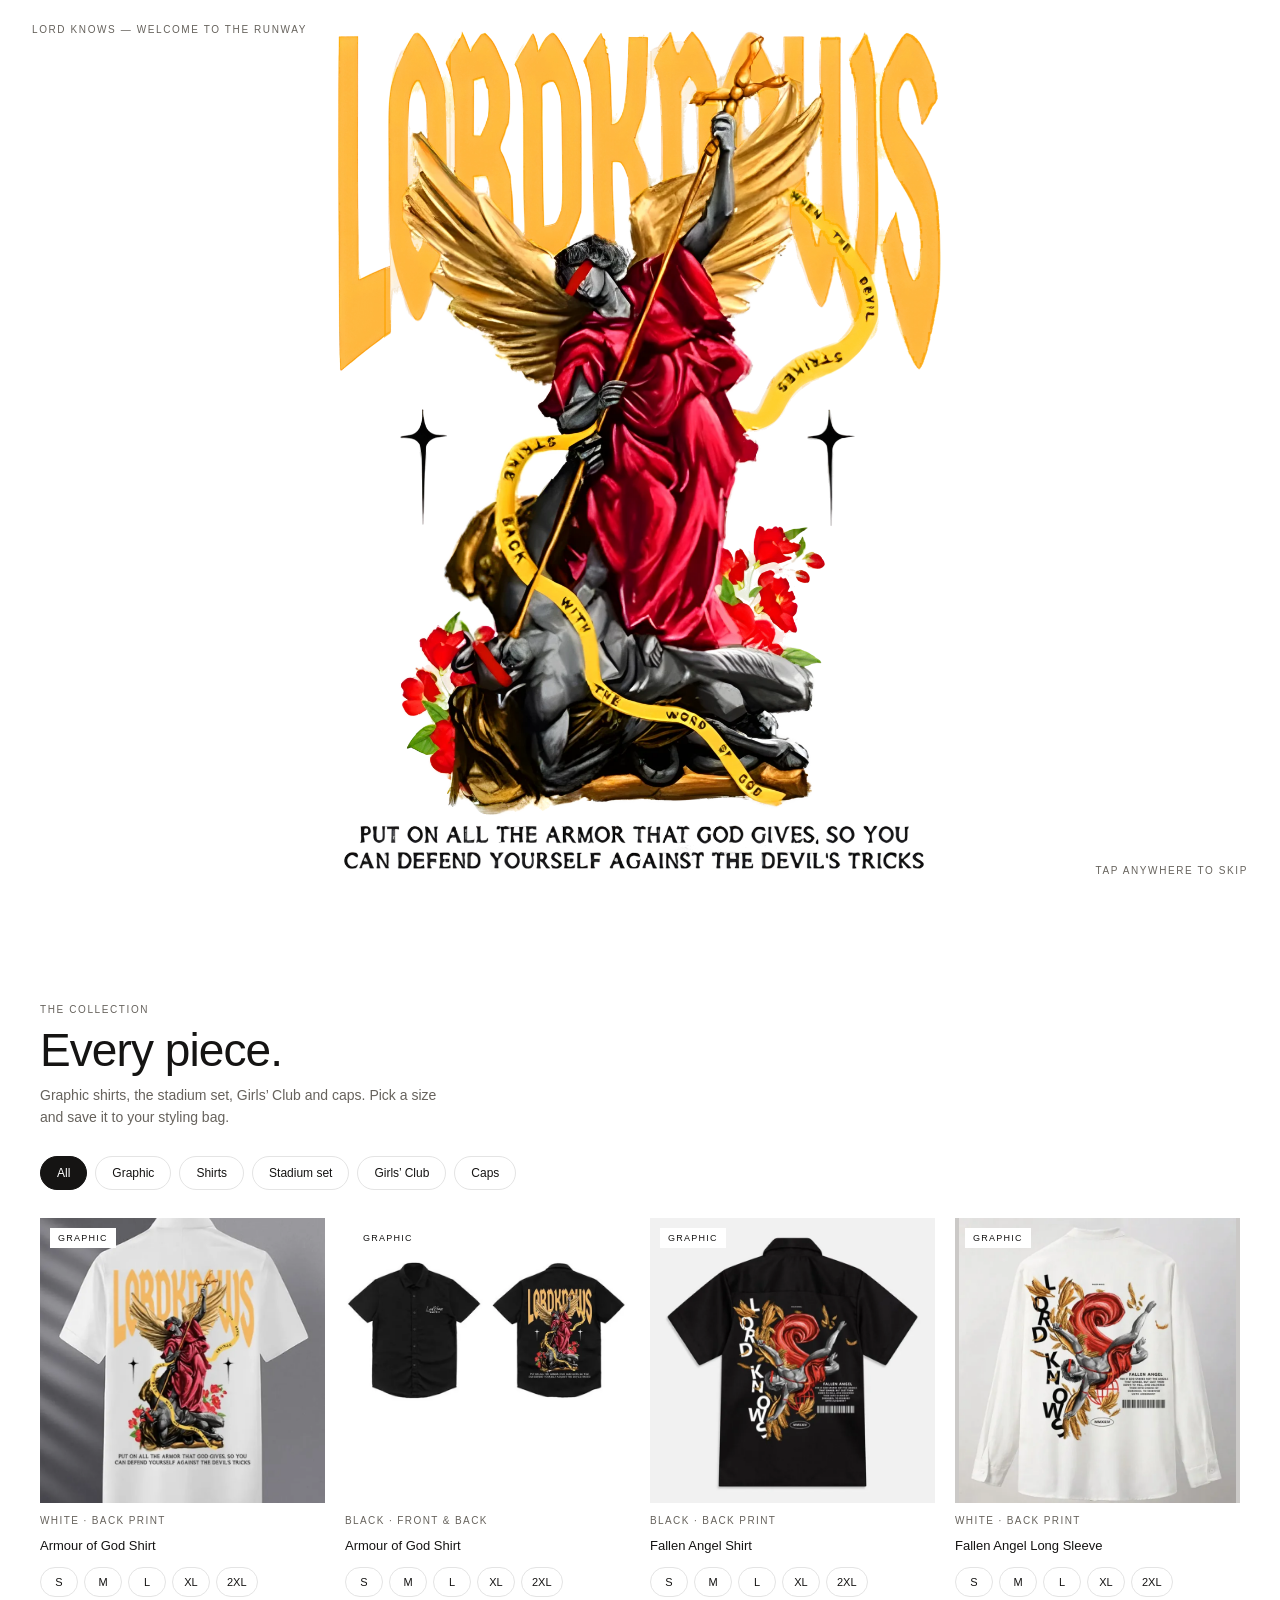
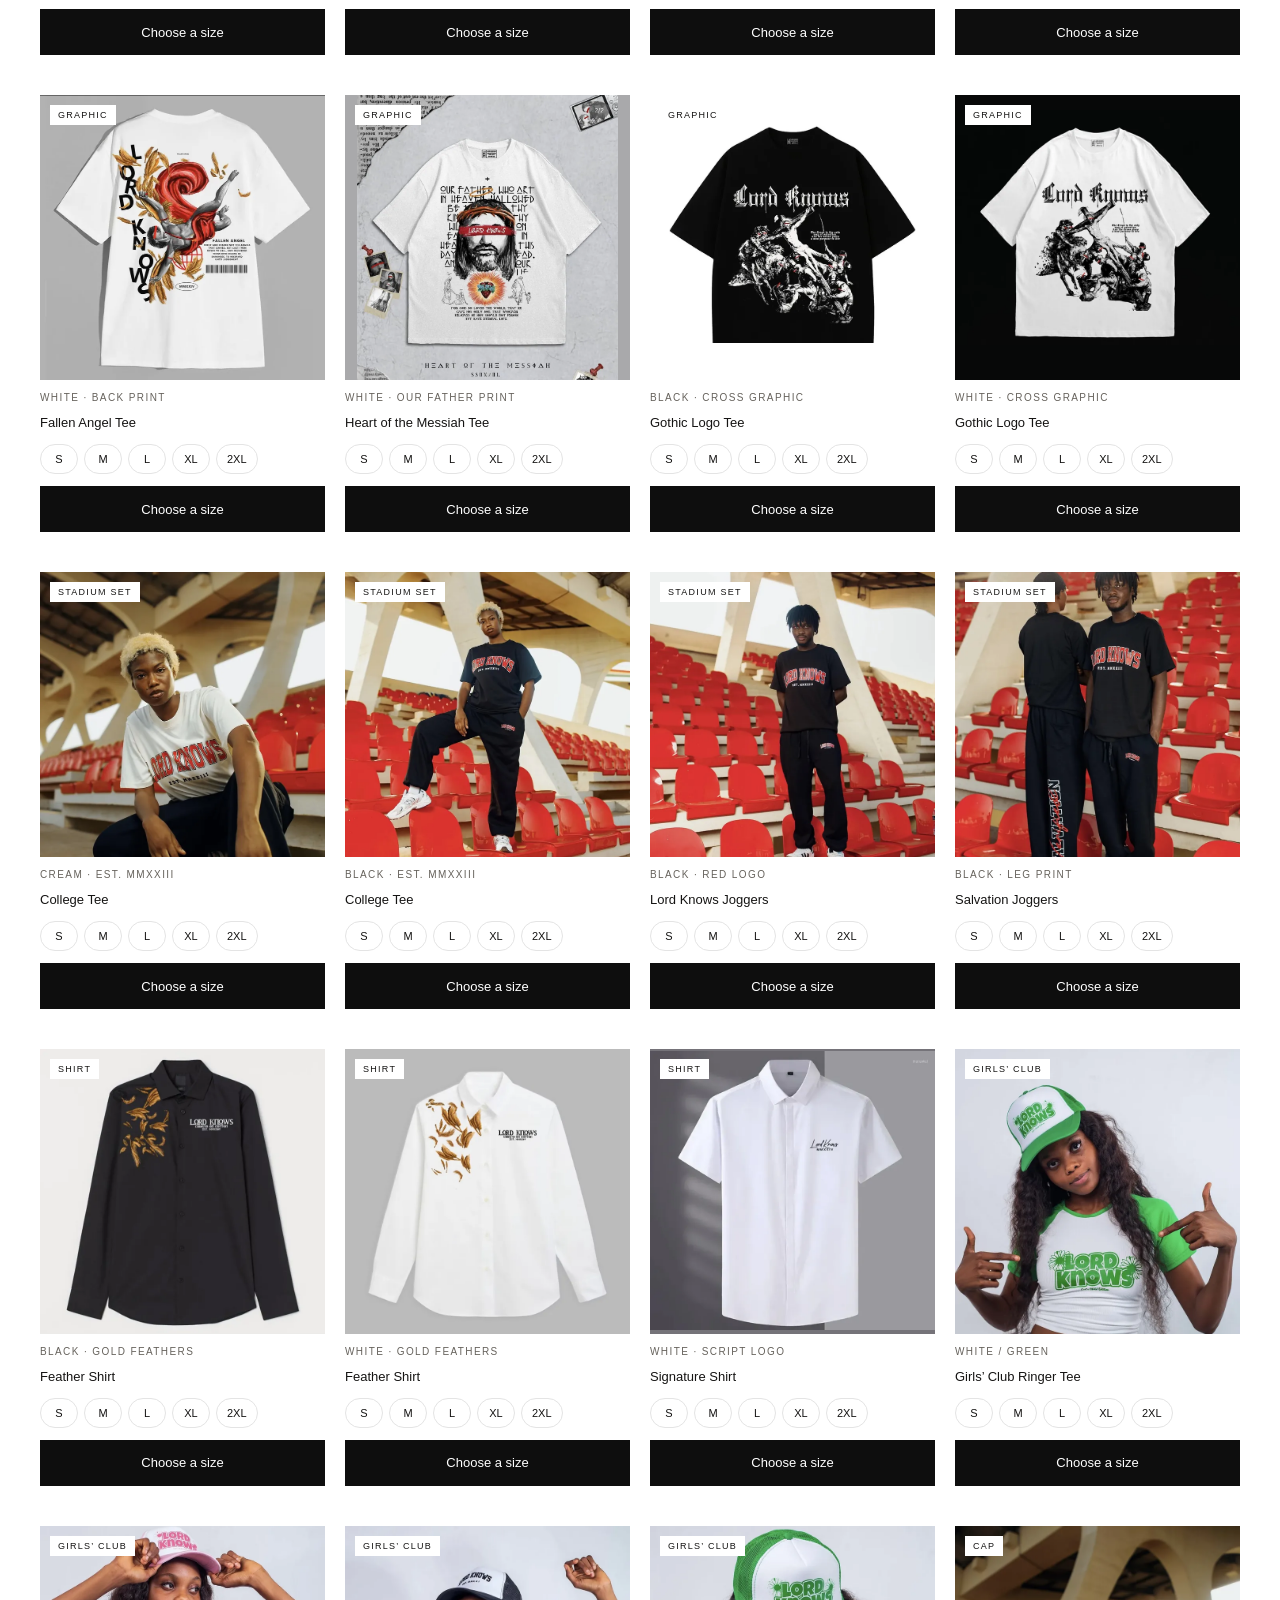
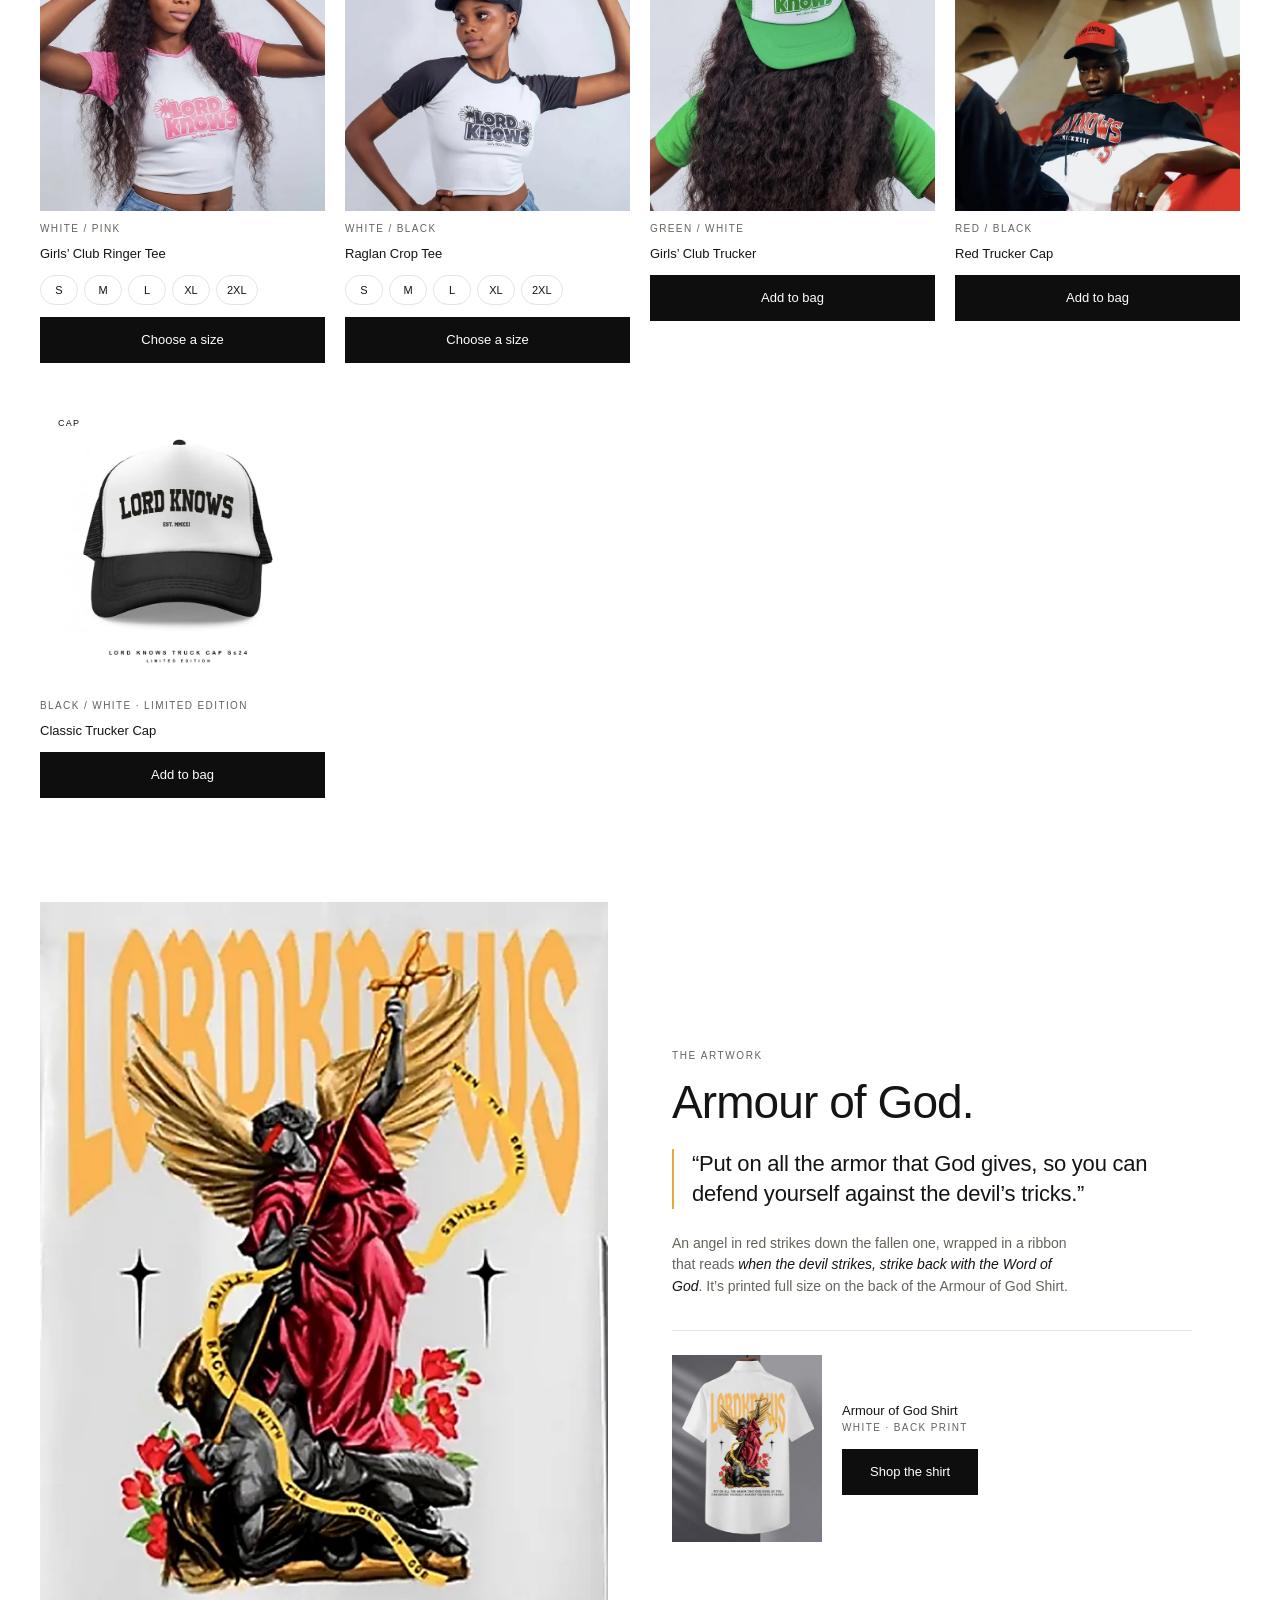
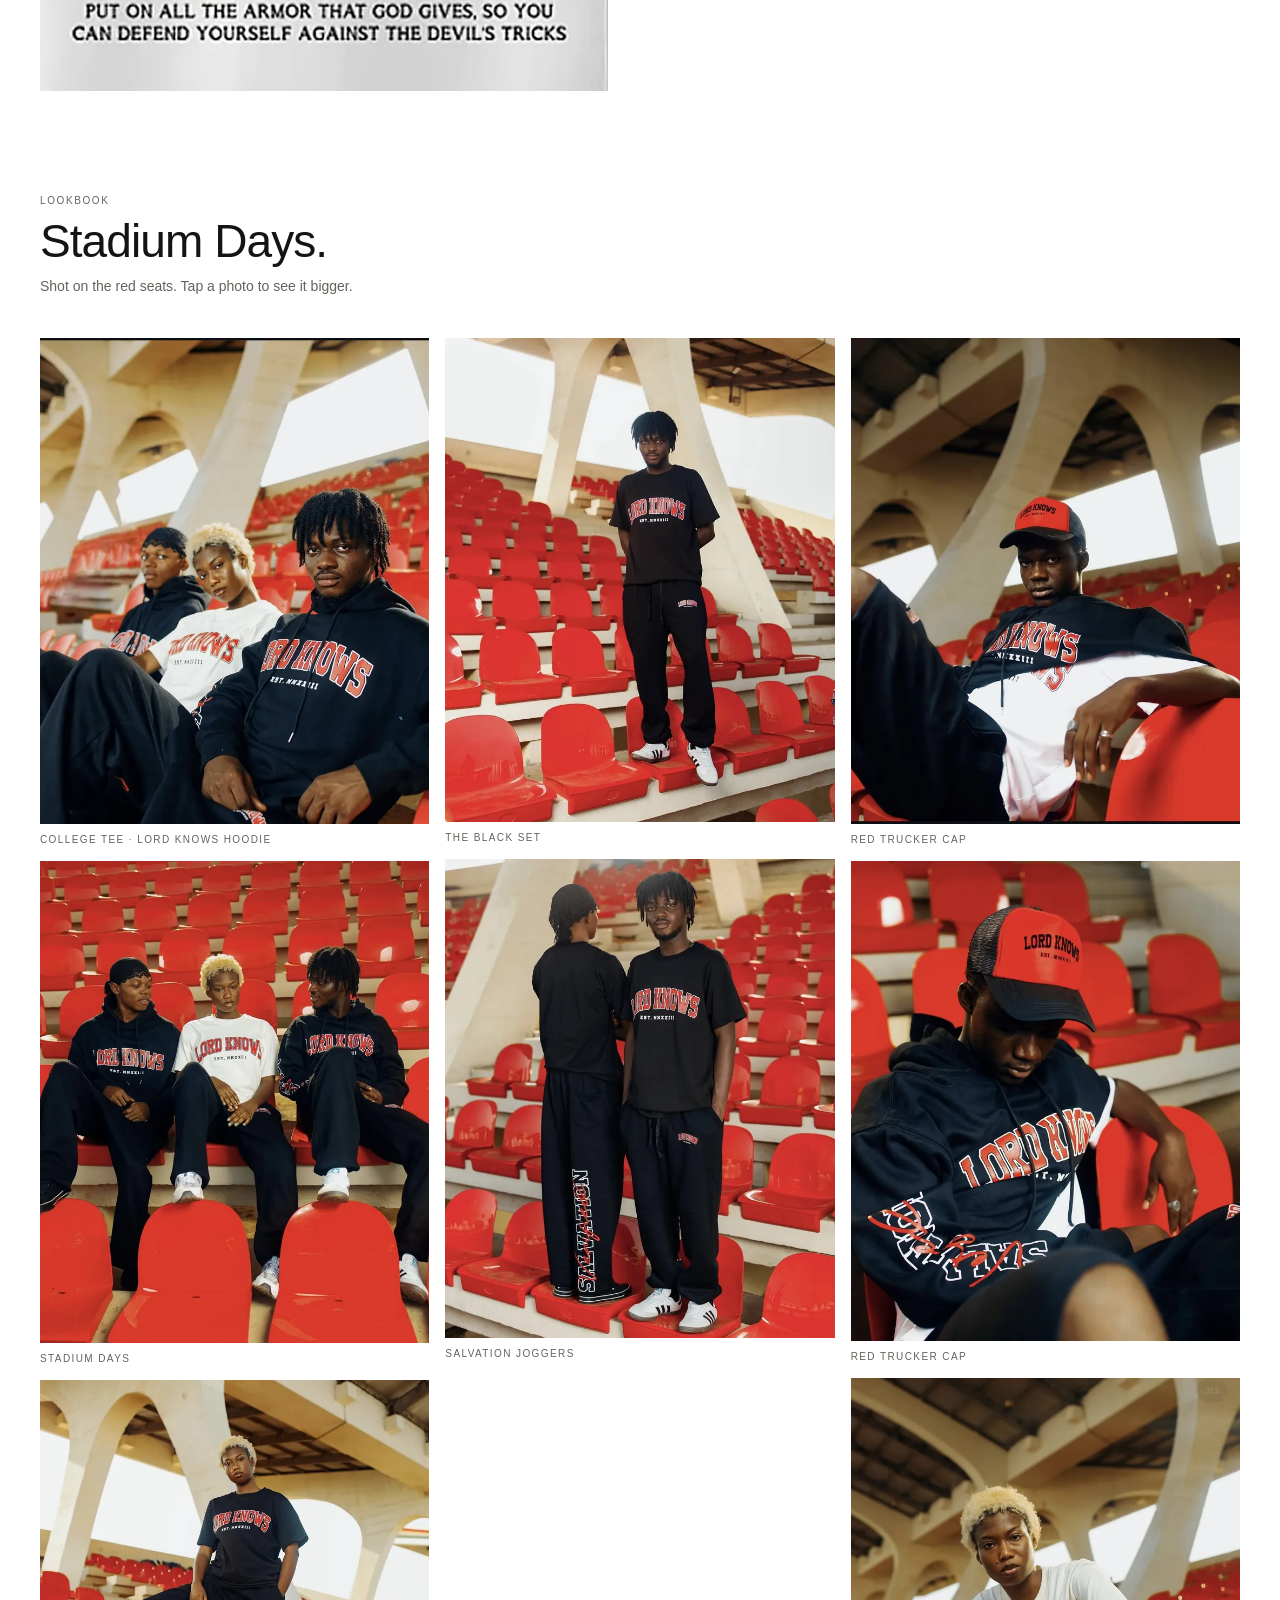
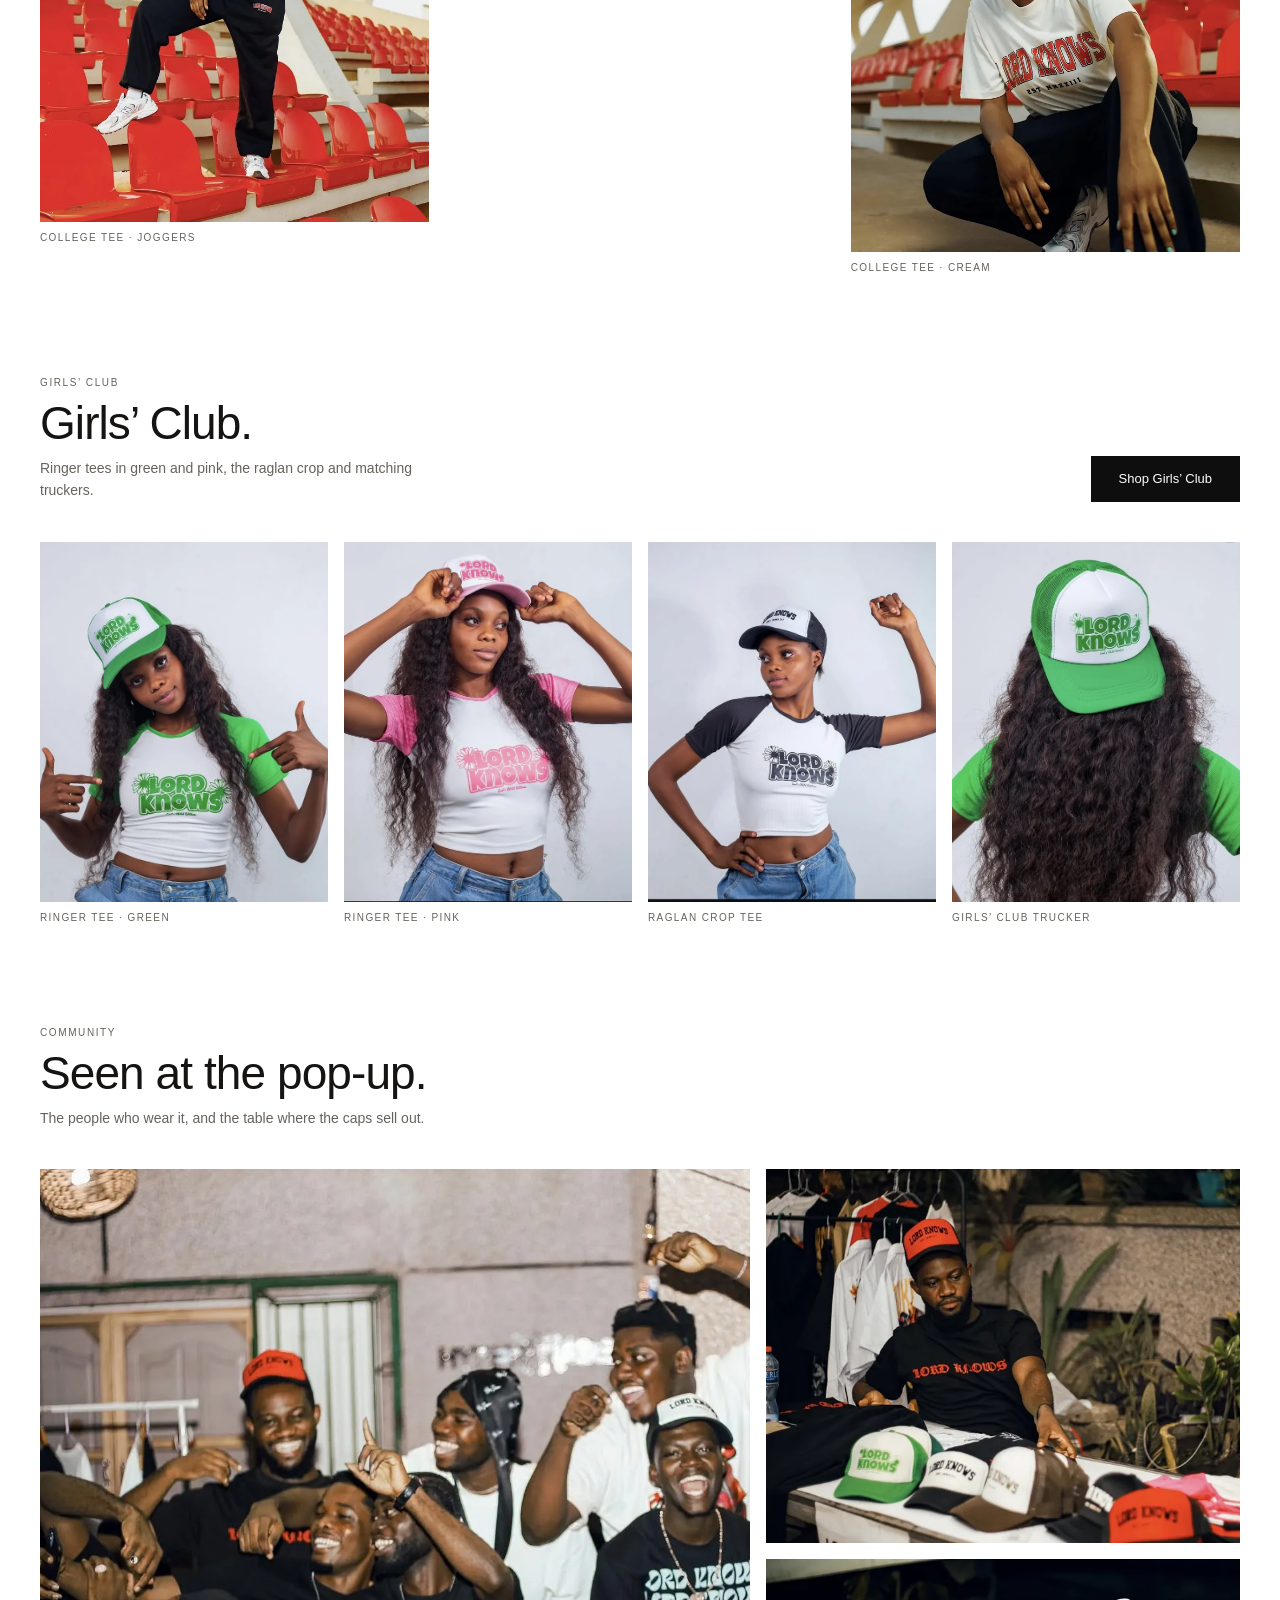
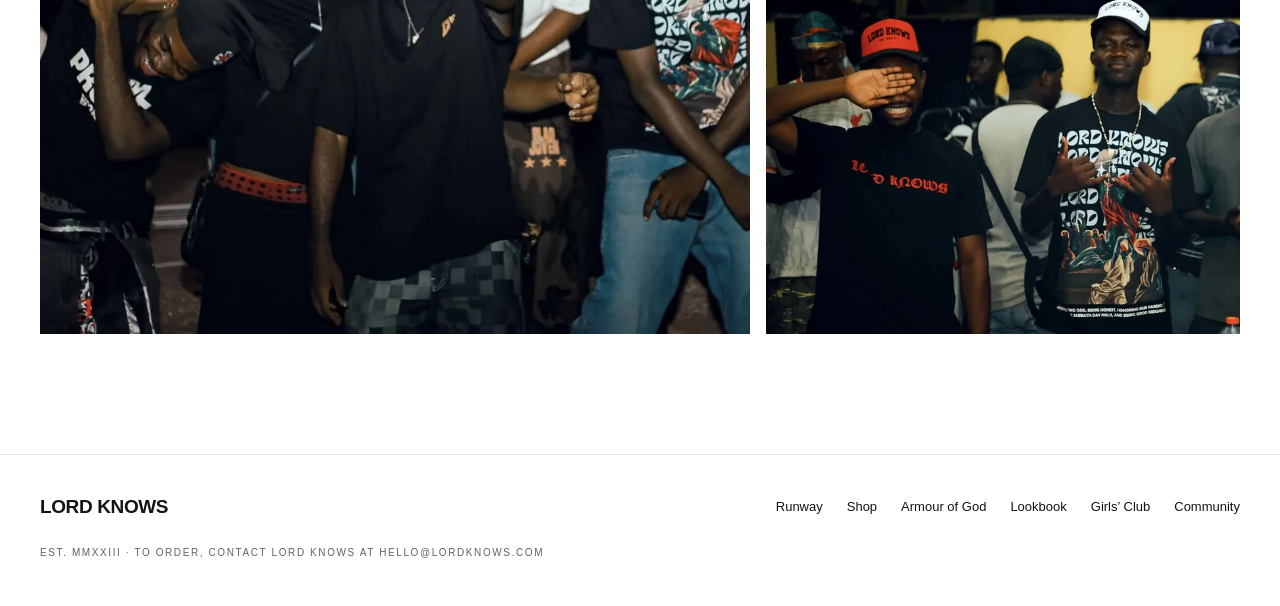
==== commit c60b7f82: "Add nine new looks to Try the Look: models and garment displays Cut out the Girls' Club, raglan and " ====
--- a/index.html
+++ b/index.html
@@ -5,7 +5,7 @@
   <meta name="viewport" content="width=device-width,initial-scale=1">
   <meta name="theme-color" content="#ffffff">
   <title>Try the Look — Runway</title>
-  <meta name="description" content="Lord Knows — five looks styled head to toe, the full collection, the Armour of God artwork, the Stadium Days lookbook, Girls’ Club and the community.">
+  <meta name="description" content="Lord Knows — fourteen looks styled head to toe, the full collection, the Armour of God artwork, the Stadium Days lookbook, Girls’ Club and the community.">
   <link rel="preload" as="image" href="assets/images/intro-art/angel.webp" fetchpriority="high">
   <link rel="preload" as="image" href="assets/images/intro-art/fallen.webp" fetchpriority="high">
   <link rel="preload" as="image" href="assets/images/runway/look-1-640.webp">
--- a/runway.css
+++ b/runway.css
@@ -197,14 +197,14 @@
 runway-section.is-playing .rw__auto .rw__i-pause { display: block; }
 runway-section.is-playing .rw__auto .rw__i-play { display: none; }
 
-.rw__ticks { flex: 1; display: flex; gap: 6px; min-width: 0; }
+.rw__ticks { flex: 1; display: flex; gap: clamp(3px, .5vw, 6px); min-width: 0; }
 .rw__tick {
-  flex: 0 1 44px; min-width: 14px; height: 44px;
+  flex: 0 1 44px; min-width: 6px; height: 44px;
   display: flex; flex-direction: column; justify-content: center; gap: 9px;
   color: var(--rw-muted); text-align: left; background: none; border: 0; padding: 0; cursor: pointer;
   transition: flex-basis .8s cubic-bezier(.2,1.25,.3,1), color .3s;
 }
-.rw__tick[aria-current="true"] { flex: 0 0 190px; color: #151413; }
+.rw__tick[aria-current="true"] { flex: 0 1 190px; min-width: 110px; color: #151413; }
 .rw__tick:hover { color: #151413; }
 .rw__tick:focus-visible { outline: 2px solid var(--rw-accent); outline-offset: 2px; }
 .rw__tick-bar { display: block; position: relative; width: 100%; height: 2px; overflow: hidden; background: color-mix(in srgb, #151413 14%, transparent); transition: transform .5s var(--rw-ease); }
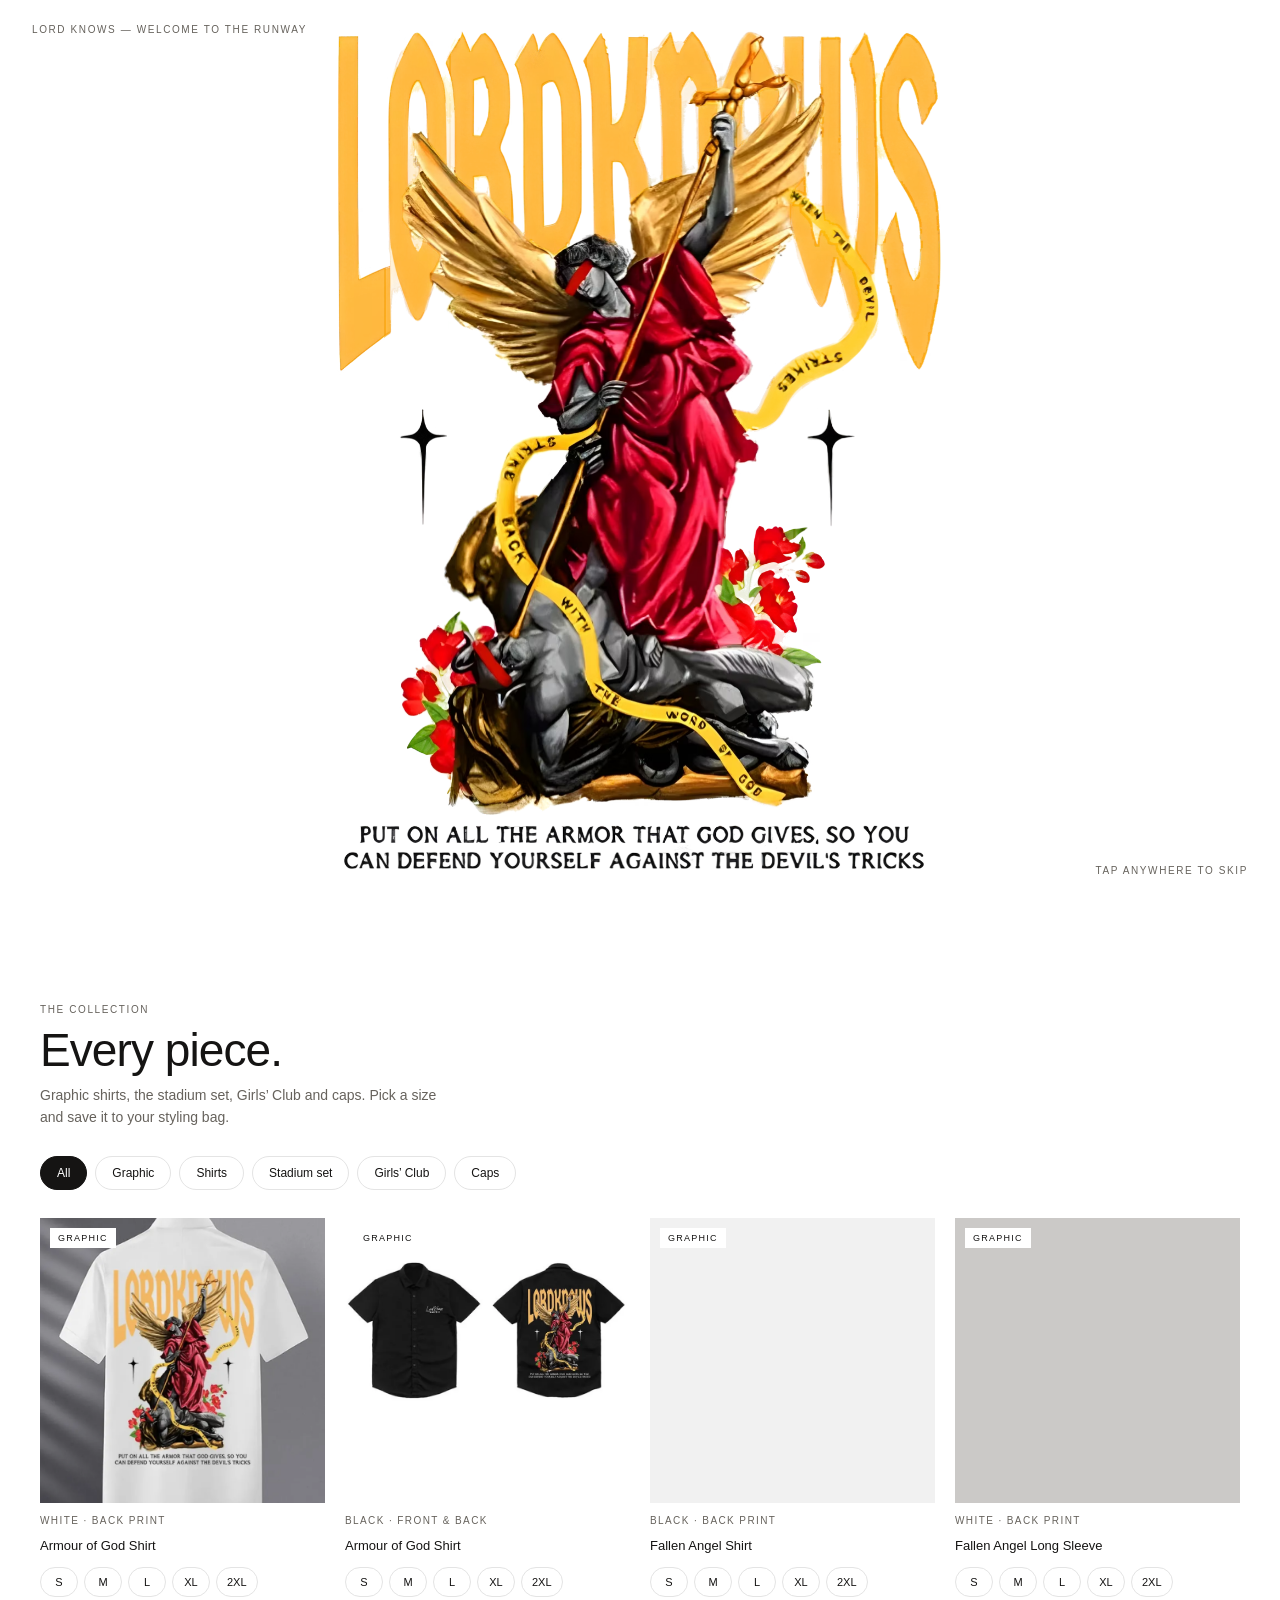
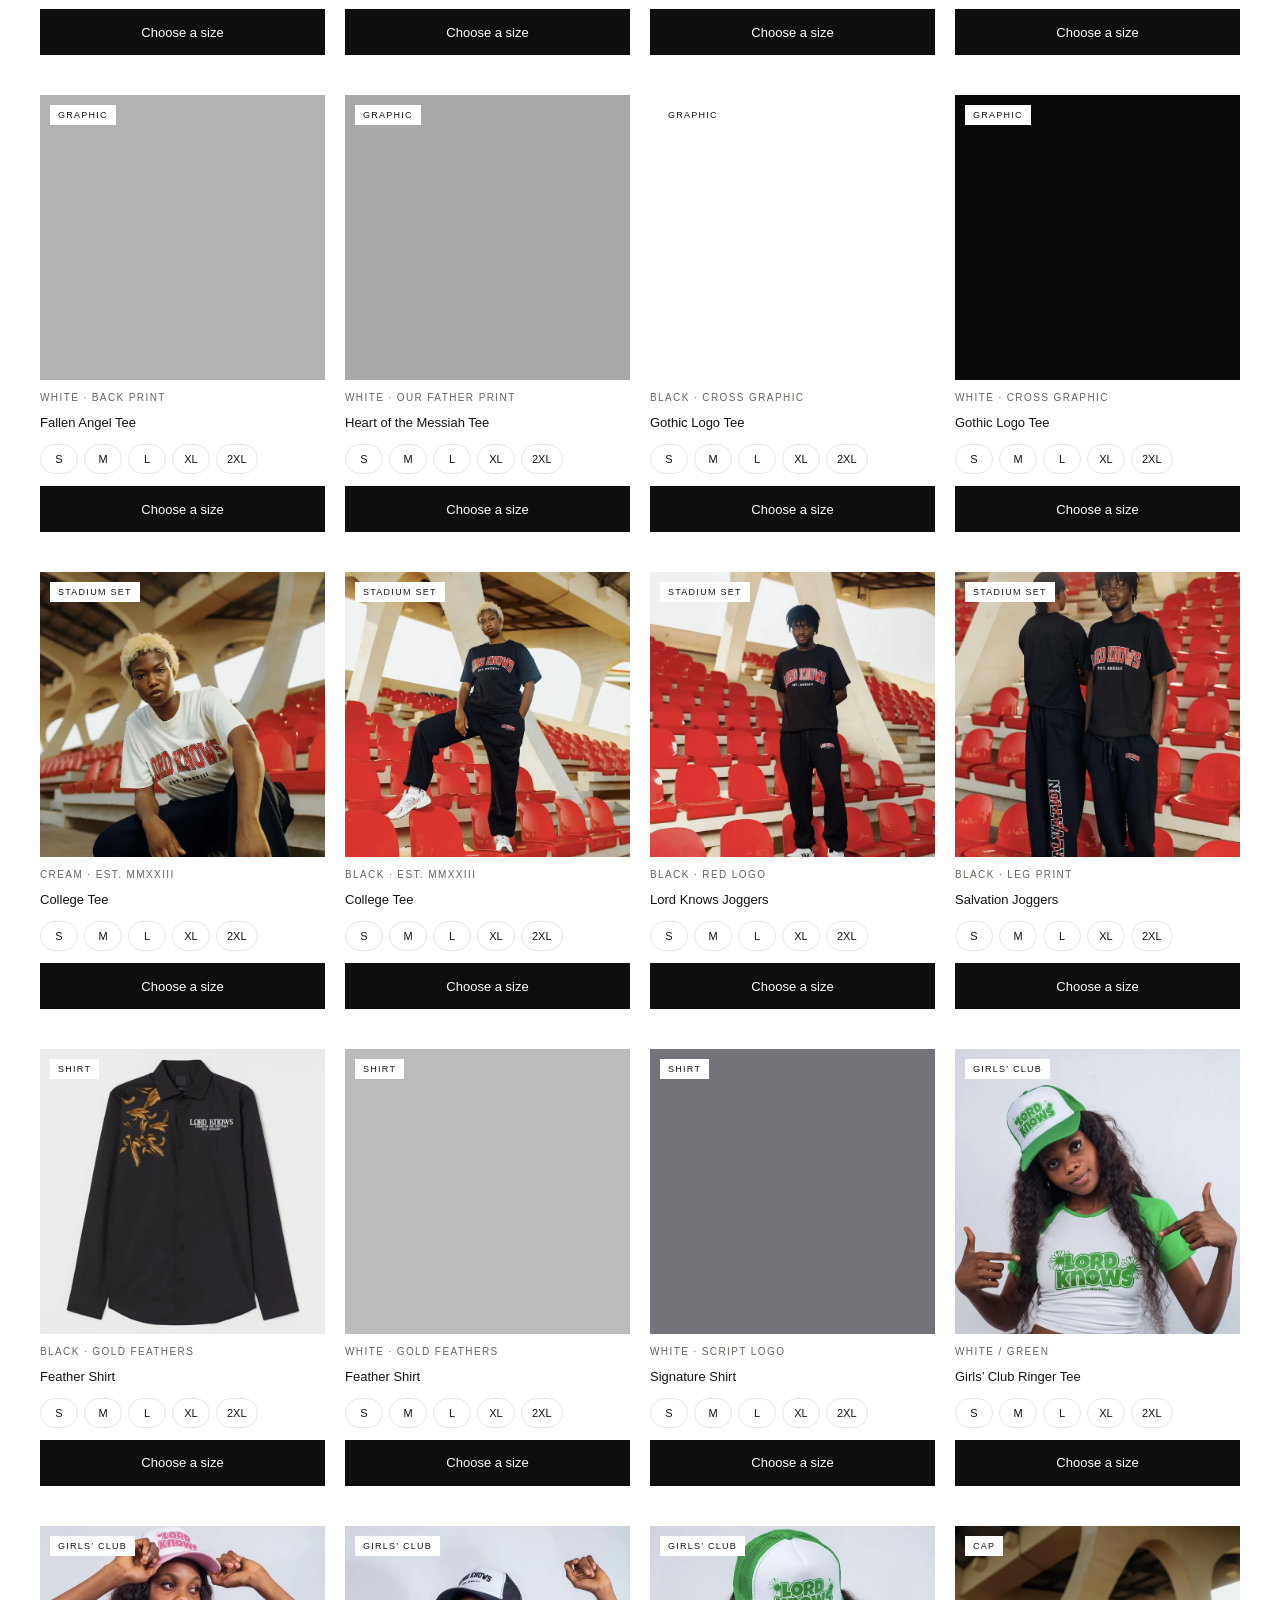
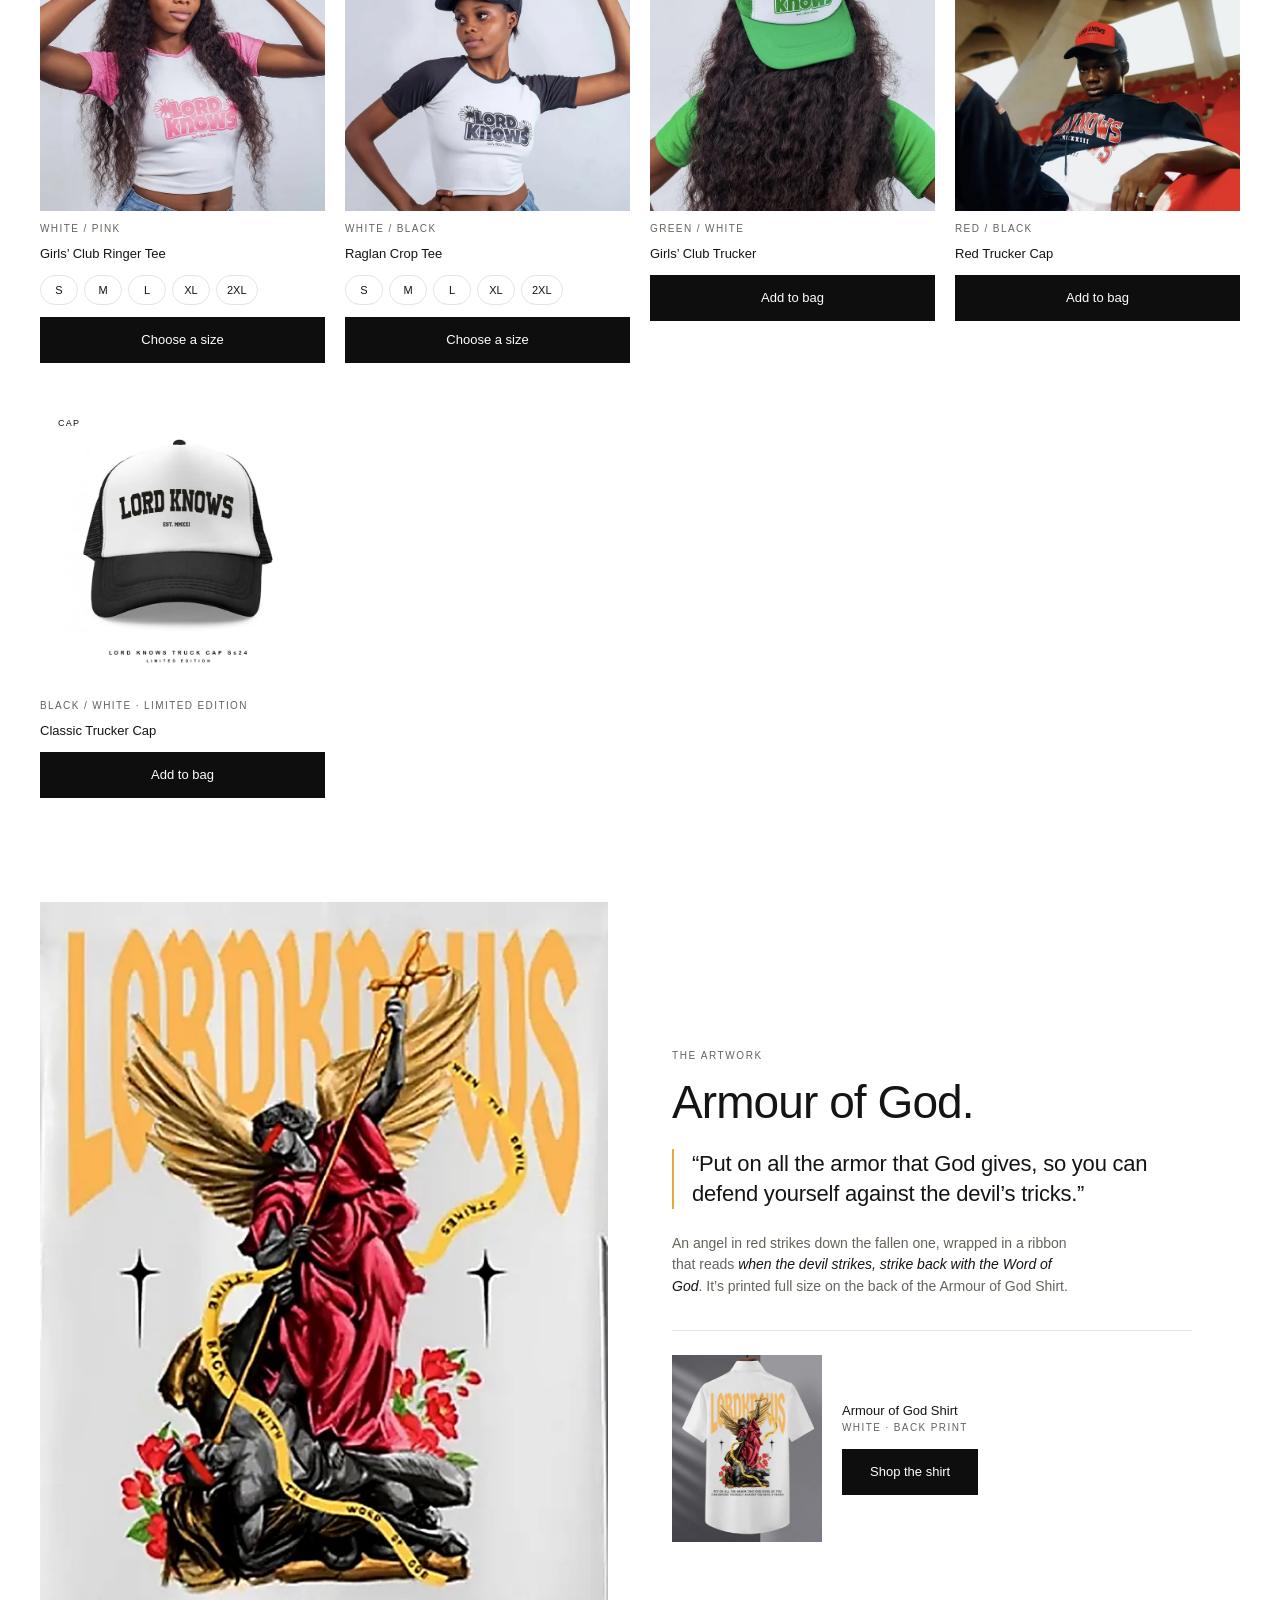
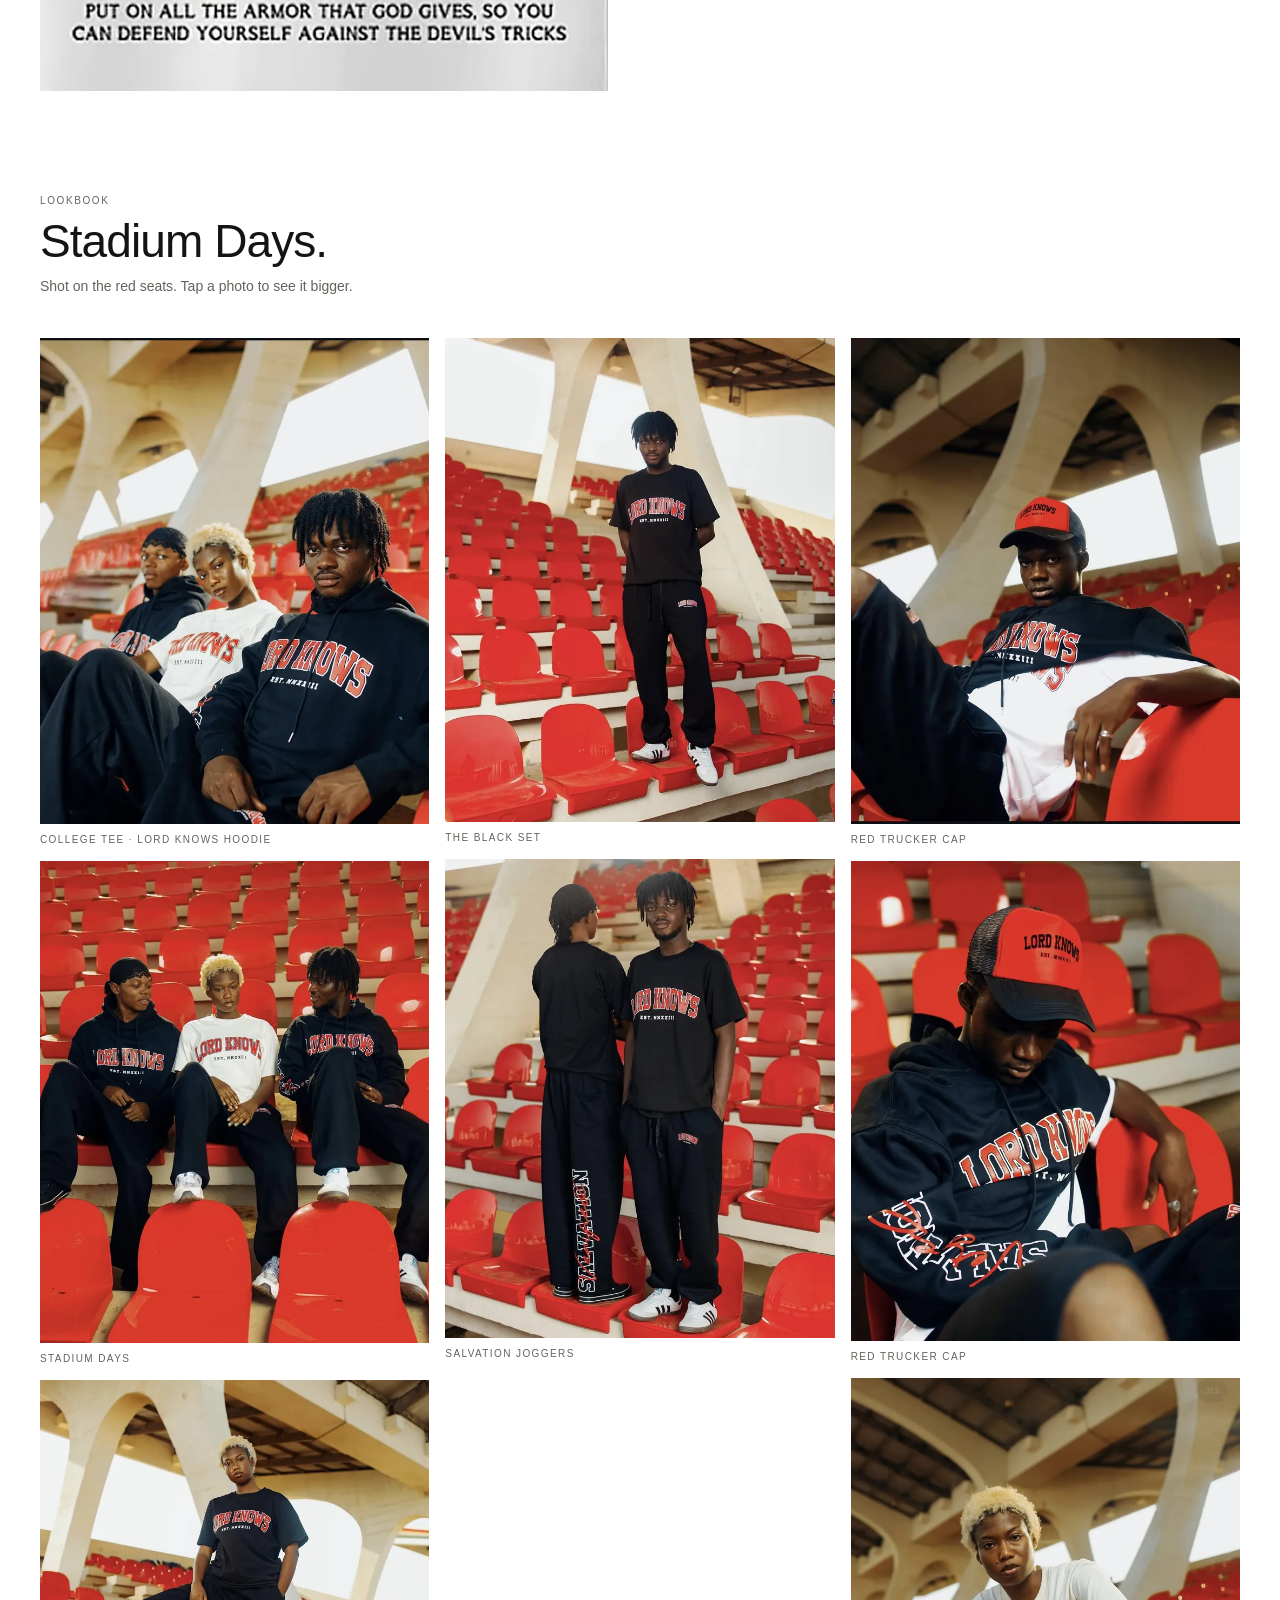
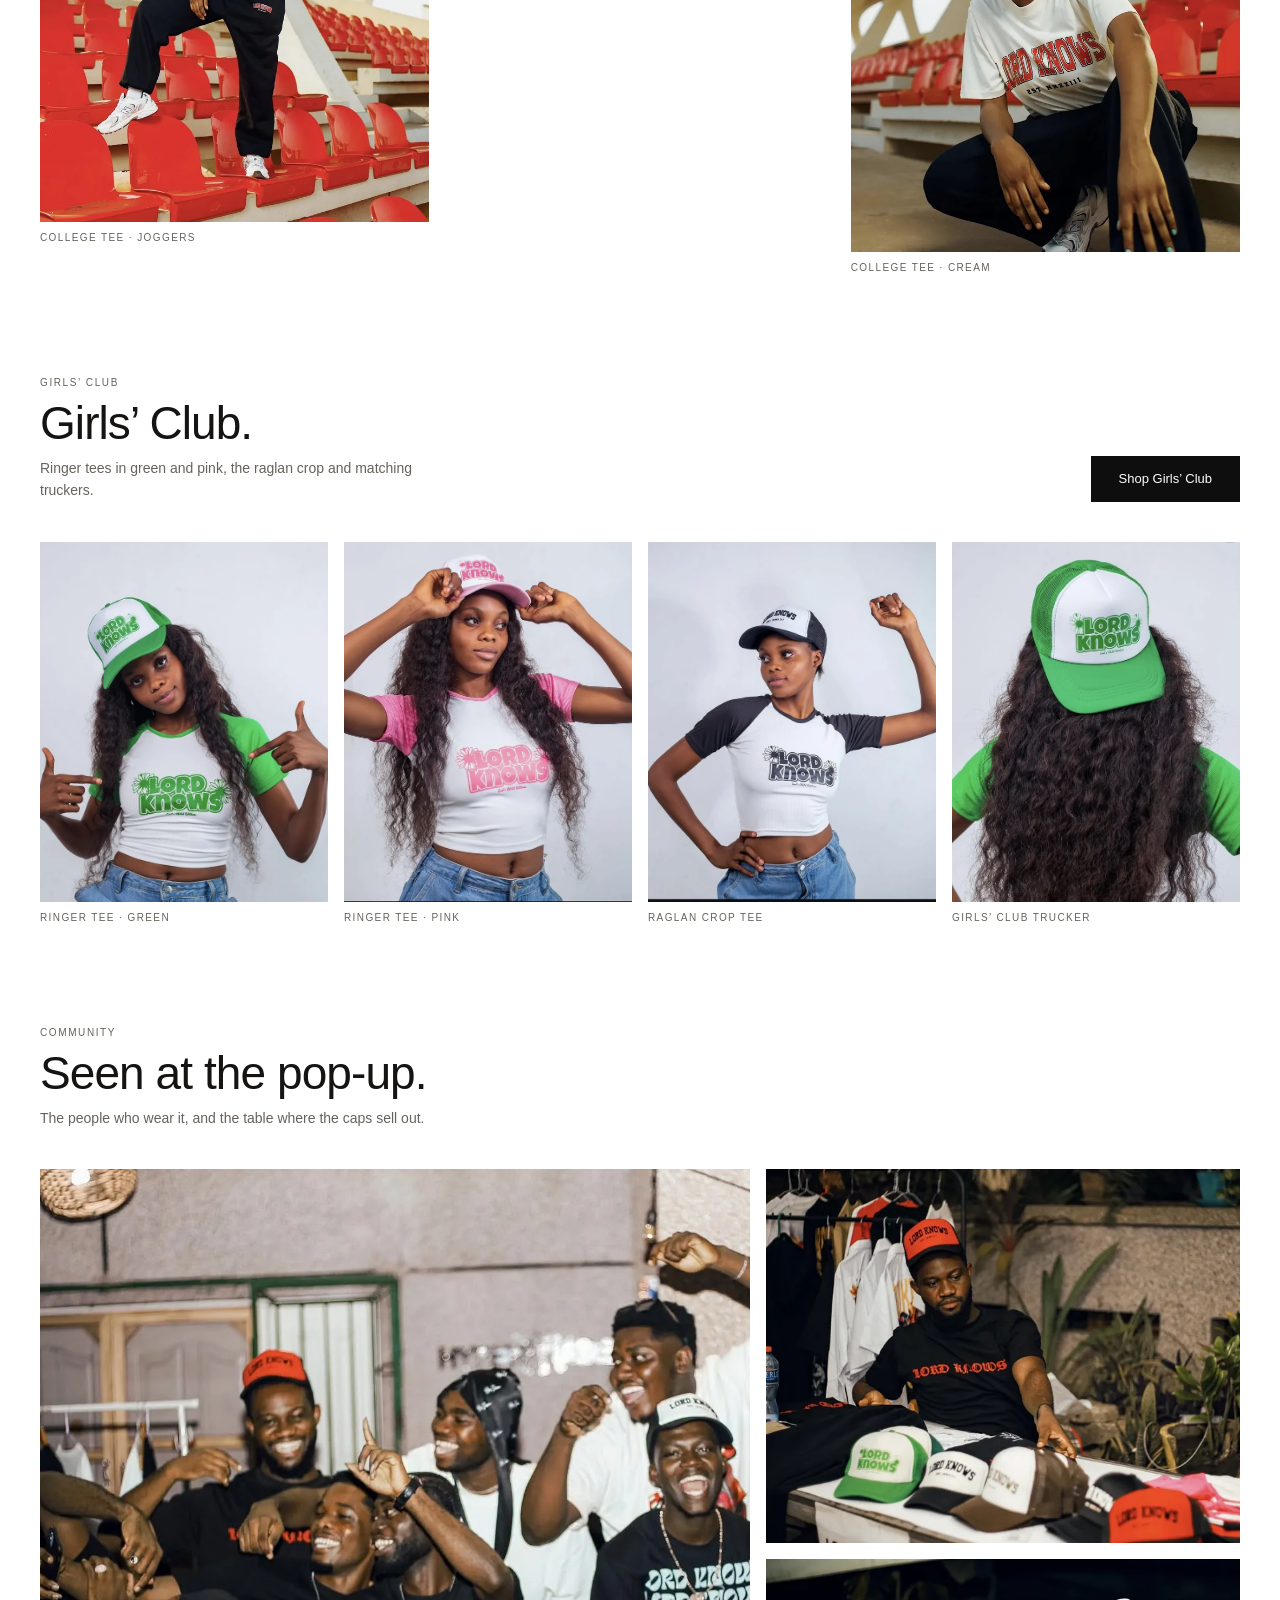
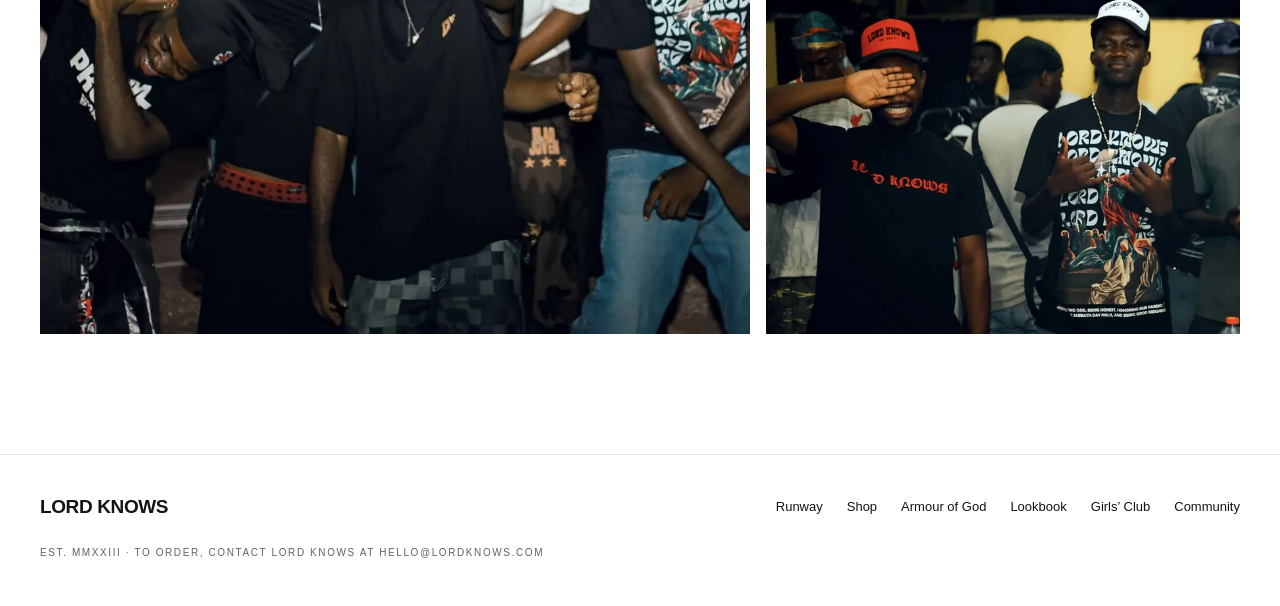
==== commit 57a86d1a: "Load images faster: on-demand looks, small thumbnails, AVIF intro - Runway looks load only near the " ====
--- a/index.html
+++ b/index.html
@@ -6,9 +6,9 @@
   <meta name="theme-color" content="#ffffff">
   <title>Try the Look — Runway</title>
   <meta name="description" content="Lord Knows — fourteen looks styled head to toe, the full collection, the Armour of God artwork, the Stadium Days lookbook, Girls’ Club and the community.">
-  <link rel="preload" as="image" href="assets/images/intro-art/angel.webp" fetchpriority="high">
-  <link rel="preload" as="image" href="assets/images/intro-art/fallen.webp" fetchpriority="high">
-  <link rel="preload" as="image" href="assets/images/runway/look-1-640.webp">
+  <link rel="preload" as="image" href="assets/images/intro-art/angel.avif" type="image/avif" fetchpriority="high">
+  <link rel="preload" as="image" href="assets/images/intro-art/fallen.avif" type="image/avif" fetchpriority="high">
+  <link rel="preload" as="image" href="assets/images/runway/look-1-640.webp" fetchpriority="low">
   <link rel="stylesheet" href="runway.css">
   <link rel="stylesheet" href="sections.css">
   <link rel="stylesheet" href="intro.css">
@@ -20,23 +20,23 @@
   <div class="intro" aria-label="Welcome to Lord Knows">
     <div class="intro-stage">
       <div class="intro-art" role="img" aria-label="Lord Knows: an angel in red strikes down a fallen angel. Put on all the armor that God gives, so you can defend yourself against the devil's tricks.">
-        <img class="ia ia--letter" src="assets/images/intro-art/letter-0.webp" alt="" style="left:2.837%;top:2.0%;width:7.837%;height:39.036%;--i:0">
-        <img class="ia ia--letter" src="assets/images/intro-art/letter-1.webp" alt="" style="left:10.0%;top:1.571%;width:10.769%;height:35.5%;--i:1">
-        <img class="ia ia--letter" src="assets/images/intro-art/letter-2.webp" alt="" style="left:20.096%;top:1.464%;width:10.288%;height:39.5%;--i:2">
-        <img class="ia ia--letter" src="assets/images/intro-art/letter-3.webp" alt="" style="left:29.712%;top:1.571%;width:12.212%;height:41.179%;--i:3">
-        <img class="ia ia--letter" src="assets/images/intro-art/letter-4.webp" alt="" style="left:41.25%;top:1.643%;width:10.769%;height:25.357%;--i:4">
-        <img class="ia ia--letter" src="assets/images/intro-art/letter-5.webp" alt="" style="left:51.346%;top:1.429%;width:11.49%;height:18.536%;--i:5">
-        <img class="ia ia--letter" src="assets/images/intro-art/letter-6.webp" alt="" style="left:62.163%;top:1.393%;width:9.808%;height:41.714%;--i:6">
-        <img class="ia ia--letter" src="assets/images/intro-art/letter-7.webp" alt="" style="left:71.298%;top:1.536%;width:15.817%;height:41.571%;--i:7">
-        <img class="ia ia--letter" src="assets/images/intro-art/letter-8.webp" alt="" style="left:86.442%;top:1.607%;width:10.529%;height:39.25%;--i:8">
-        <img class="ia ia--fallen" src="assets/images/intro-art/fallen.webp" alt="" style="left:12.308%;top:44.429%;width:65.0%;height:47.964%">
-        <img class="ia ia--angel" src="assets/images/intro-art/angel.webp" alt="" style="left:2.837%;top:1.214%;width:94.135%;height:71.75%">
-        <img class="ia ia--ribbon" src="assets/images/intro-art/ribbon.webp" alt="" style="left:64.615%;top:1.5%;width:32.26%;height:47.143%">
-        <img class="ia ia--flowers" src="assets/images/intro-art/flowers.webp" alt="" style="left:12.404%;top:56.929%;width:66.538%;height:34.286%">
-        <img class="ia ia--star" src="assets/images/intro-art/star-1.webp" alt="" style="left:12.404%;top:45.179%;width:10.048%;height:15.786%;--s:0">
-        <img class="ia ia--star" src="assets/images/intro-art/star-2.webp" alt="" style="left:73.702%;top:45.143%;width:9.952%;height:15.821%;--s:1">
-        <img class="ia ia--verse" src="assets/images/intro-art/verse-1.webp" alt="" style="left:6.202%;top:91.893%;width:85.817%;height:4.429%;--v:0">
-        <img class="ia ia--verse" src="assets/images/intro-art/verse-2.webp" alt="" style="left:3.75%;top:95.821%;width:90.673%;height:2.821%;--v:1">
+        <picture><source srcset="assets/images/intro-art/letter-0.avif" type="image/avif"><img class="ia ia--letter" src="assets/images/intro-art/letter-0.webp" alt="" style="left:2.837%;top:2.0%;width:7.837%;height:39.036%;--i:0"></picture>
+        <picture><source srcset="assets/images/intro-art/letter-1.avif" type="image/avif"><img class="ia ia--letter" src="assets/images/intro-art/letter-1.webp" alt="" style="left:10.0%;top:1.571%;width:10.769%;height:35.5%;--i:1"></picture>
+        <picture><source srcset="assets/images/intro-art/letter-2.avif" type="image/avif"><img class="ia ia--letter" src="assets/images/intro-art/letter-2.webp" alt="" style="left:20.096%;top:1.464%;width:10.288%;height:39.5%;--i:2"></picture>
+        <picture><source srcset="assets/images/intro-art/letter-3.avif" type="image/avif"><img class="ia ia--letter" src="assets/images/intro-art/letter-3.webp" alt="" style="left:29.712%;top:1.571%;width:12.212%;height:41.179%;--i:3"></picture>
+        <picture><source srcset="assets/images/intro-art/letter-4.avif" type="image/avif"><img class="ia ia--letter" src="assets/images/intro-art/letter-4.webp" alt="" style="left:41.25%;top:1.643%;width:10.769%;height:25.357%;--i:4"></picture>
+        <picture><source srcset="assets/images/intro-art/letter-5.avif" type="image/avif"><img class="ia ia--letter" src="assets/images/intro-art/letter-5.webp" alt="" style="left:51.346%;top:1.429%;width:11.49%;height:18.536%;--i:5"></picture>
+        <picture><source srcset="assets/images/intro-art/letter-6.avif" type="image/avif"><img class="ia ia--letter" src="assets/images/intro-art/letter-6.webp" alt="" style="left:62.163%;top:1.393%;width:9.808%;height:41.714%;--i:6"></picture>
+        <picture><source srcset="assets/images/intro-art/letter-7.avif" type="image/avif"><img class="ia ia--letter" src="assets/images/intro-art/letter-7.webp" alt="" style="left:71.298%;top:1.536%;width:15.817%;height:41.571%;--i:7"></picture>
+        <picture><source srcset="assets/images/intro-art/letter-8.avif" type="image/avif"><img class="ia ia--letter" src="assets/images/intro-art/letter-8.webp" alt="" style="left:86.442%;top:1.607%;width:10.529%;height:39.25%;--i:8"></picture>
+        <picture><source srcset="assets/images/intro-art/fallen.avif" type="image/avif"><img class="ia ia--fallen" src="assets/images/intro-art/fallen.webp" alt="" style="left:12.308%;top:44.429%;width:65.0%;height:47.964%"></picture>
+        <picture><source srcset="assets/images/intro-art/angel.avif" type="image/avif"><img class="ia ia--angel" src="assets/images/intro-art/angel.webp" alt="" style="left:2.837%;top:1.214%;width:94.135%;height:71.75%"></picture>
+        <picture><source srcset="assets/images/intro-art/ribbon.avif" type="image/avif"><img class="ia ia--ribbon" src="assets/images/intro-art/ribbon.webp" alt="" style="left:64.615%;top:1.5%;width:32.26%;height:47.143%"></picture>
+        <picture><source srcset="assets/images/intro-art/flowers.avif" type="image/avif"><img class="ia ia--flowers" src="assets/images/intro-art/flowers.webp" alt="" style="left:12.404%;top:56.929%;width:66.538%;height:34.286%"></picture>
+        <picture><source srcset="assets/images/intro-art/star-1.avif" type="image/avif"><img class="ia ia--star" src="assets/images/intro-art/star-1.webp" alt="" style="left:12.404%;top:45.179%;width:10.048%;height:15.786%;--s:0"></picture>
+        <picture><source srcset="assets/images/intro-art/star-2.avif" type="image/avif"><img class="ia ia--star" src="assets/images/intro-art/star-2.webp" alt="" style="left:73.702%;top:45.143%;width:9.952%;height:15.821%;--s:1"></picture>
+        <picture><source srcset="assets/images/intro-art/verse-1.avif" type="image/avif"><img class="ia ia--verse" src="assets/images/intro-art/verse-1.webp" alt="" style="left:6.202%;top:91.893%;width:85.817%;height:4.429%;--v:0"></picture>
+        <picture><source srcset="assets/images/intro-art/verse-2.avif" type="image/avif"><img class="ia ia--verse" src="assets/images/intro-art/verse-2.webp" alt="" style="left:3.75%;top:95.821%;width:90.673%;height:2.821%;--v:1"></picture>
         <span class="ia-dust ia-dust--bad" aria-hidden="true"></span>
         <span class="ia-dust ia-dust--good" aria-hidden="true"></span>
       </div>
@@ -55,7 +55,7 @@
       <a href="#community" class="lk-nav-wide">Community</a>
     </nav>
     <button type="button" id="open-bag" aria-label="Open styling bag">
-      <svg width="22" height="24" viewBox="0 0 24 26" fill="none" stroke="currentColor" stroke-width="1.3" aria-hidden="true"><path d="M4 8h16l1 16H3L4 8zM8 8V6a4 4 0 0 1 8 0v2"/></svg>
+      <svg width="22" height="24" viewBox="0 0 24 26" aria-hidden="true"><path d="M8 10V6.5a4 4 0 0 1 8 0V10" fill="none" stroke="currentColor" stroke-width="2" stroke-linecap="round"/><path fill="currentColor" d="M4.6 8h14.8c.5 0 .9.4 1 .9l1.3 14.4c.1.6-.4 1.2-1 1.2H3.3c-.6 0-1.1-.6-1-1.2L3.6 8.9c.1-.5.5-.9 1-.9z"/></svg>
       <span data-cart-count>0</span>
     </button>
   </header>
--- a/runway.css
+++ b/runway.css
@@ -55,6 +55,11 @@
   background: none; border: 0; min-width: 44px; min-height: 44px; cursor: pointer; padding: 0;
 }
 #open-bag [data-cart-count] { font-size: 10px; }
+
+/* Until runway.js defines the element it is empty; reserve its space so the
+   sections below don't start inside the viewport and pull in their lazy
+   images on first paint. */
+runway-section:not(:defined) { display: block; min-height: 400vh; }
 
 /* ---------- Section tokens ---------- */
 runway-section {
@@ -279,22 +284,23 @@
 
 /* Plus button */
 .rw__add { position: relative; width: 44px; height: 44px; display: grid; border: 0; background: none; padding: 0; align-self: end; cursor: pointer; place-items: center; }
-.rw__add svg { grid-area: 1/1; fill: none; stroke: currentColor; transition: transform .55s cubic-bezier(.2,1.6,.4,1), opacity .2s; }
+.rw__add svg { grid-area: 1/1; position: relative; fill: none; stroke: #fff; transition: transform .55s cubic-bezier(.2,1.6,.4,1), opacity .2s; }
 .rw__add .rw__i-check, .rw__add .rw__i-spin { opacity: 0; }
-.rw__add::before { content: ""; position: absolute; inset: 4px; border-radius: var(--rw-add-radius); border: 1px solid currentColor; opacity: 0; transform: scale(.55); transition: transform .7s var(--rw-ease), opacity .4s; }
-.rw__add:hover::before { opacity: .22; transform: scale(1); }
+/* solid disc behind the white plus / check */
+.rw__add::before { content: ""; position: absolute; inset: 5px; border-radius: 50%; background: currentColor; transition: transform .5s cubic-bezier(.2,1.6,.4,1), background .3s; }
+.rw__add:hover::before { transform: scale(1.1); }
 .rw__add:focus-visible { outline: 2px solid var(--rw-accent); outline-offset: 2px; }
 .rw__item.is-picking .rw__i-plus { transform: rotate(45deg); }
-.rw__item.is-picking .rw__add::before { opacity: .22; transform: scale(1); }
+.rw__item.is-picking .rw__add::before { transform: scale(1.1); }
 .rw__item.is-loading .rw__i-plus { opacity: 0; }
 .rw__item.is-loading .rw__i-spin { opacity: 1; animation: rw-spin .8s linear infinite; }
 @keyframes rw-spin { to { transform: rotate(360deg); } }
 .rw__item.is-added .rw__add { color: var(--rw-accent); cursor: default; }
-.rw__item.is-added .rw__add::before { opacity: 0; }
+.rw__item.is-added .rw__add::before { transform: scale(1); }
 .rw__item.is-added .rw__i-plus { opacity: 0; }
 .rw__item.is-added .rw__i-check { opacity: 1; animation: rw-pop .6s cubic-bezier(.2,1.6,.4,1); }
 .rw__item.is-added .rw__i-check path { stroke-dasharray: 24; stroke-dashoffset: 24; animation: rw-draw .7s var(--rw-ease) .1s forwards; }
-.rw__item.is-added .rw__add::after { content: ""; position: absolute; inset: 4px; border-radius: var(--rw-add-radius); border: 1px solid var(--rw-accent); animation: rw-burst 1s var(--rw-ease) forwards; }
+.rw__item.is-added .rw__add::after { content: ""; position: absolute; inset: 5px; border-radius: 50%; border: 1px solid var(--rw-accent); animation: rw-burst 1s var(--rw-ease) forwards; }
 @keyframes rw-pop { 0% { transform: scale(.4); } 60% { transform: scale(1.25); } 100% { transform: scale(1); } }
 @keyframes rw-draw { to { stroke-dashoffset: 0; } }
 @keyframes rw-burst { from { transform: scale(.55); opacity: .9; } to { transform: scale(1.7); opacity: 0; } }
@@ -364,7 +370,7 @@
 .rw__cta:hover { transform: translateY(-2px); box-shadow: 0 18px 34px -22px color-mix(in srgb, #151413 80%, transparent); }
 .rw__cta:hover .rw__cta-arrow { transform: translateX(4px); }
 .rw__cta:active { transform: scale(.985); }
-.rw__cta-arrow { fill: none; stroke: currentColor; transition: transform .5s cubic-bezier(.2,1.6,.4,1); }
+.rw__cta-arrow { fill: currentColor; transition: transform .5s cubic-bezier(.2,1.6,.4,1); }
 .rw__cta-spin { display: none; fill: none; stroke: currentColor; }
 .rw__cta.is-loading .rw__cta-arrow { display: none; }
 .rw__cta.is-loading .rw__cta-spin { display: block; animation: rw-spin .8s linear infinite; }
@@ -395,7 +401,7 @@
 .rw__lb.is-open .rw__lb-meta { opacity: 1; transform: none; }
 .rw__lb-kicker { font-size: var(--rw-label); letter-spacing: .16em; text-transform: uppercase; color: var(--rw-muted); font-variant-numeric: tabular-nums; }
 .rw__lb-name { font-family: var(--rw-hf); font-size: var(--rw-chip); font-weight: 400; }
-.rw__lb-close { position: absolute; right: 24px; top: 24px; z-index: 2; width: 44px; height: 44px; border: 0; background: none; font-size: 28px; line-height: 1; cursor: pointer; }
+.rw__lb-close { position: absolute; right: 24px; top: 24px; z-index: 2; width: 44px; height: 44px; border: 0; border-radius: 50%; background: #0e0e0e; color: #fff; font-size: 26px; line-height: 1; cursor: pointer; }
 .rw__lb-close:focus-visible { outline: 2px solid var(--rw-accent); outline-offset: 2px; }
 
 .rw__pins { position: absolute; inset: 0; }
@@ -450,7 +456,7 @@
 #bag-dialog::backdrop { background: #0005; -webkit-backdrop-filter: blur(4px); backdrop-filter: blur(4px); }
 .bag-heading { display: flex; justify-content: space-between; gap: 20px; }
 .bag-heading h2 { font-size: 25px; font-weight: 400; margin: 0; }
-#close-bag { font-size: 28px; width: 44px; height: 44px; background: none; border: 0; cursor: pointer; padding: 0; line-height: 1; }
+#close-bag { font-size: 26px; width: 44px; height: 44px; border-radius: 50%; background: #0e0e0e; color: #fff; border: 0; cursor: pointer; padding: 0; line-height: 1; }
 .bag-note { font-size: 12px; color: #666; line-height: 1.5; }
 .bag-row { display: grid; grid-template-columns: 60px 1fr auto; gap: 18px; align-items: center; padding: 18px 0; border-bottom: 1px solid #ddd; }
 .bag-row img { width: 60px; height: 80px; object-fit: contain; }
